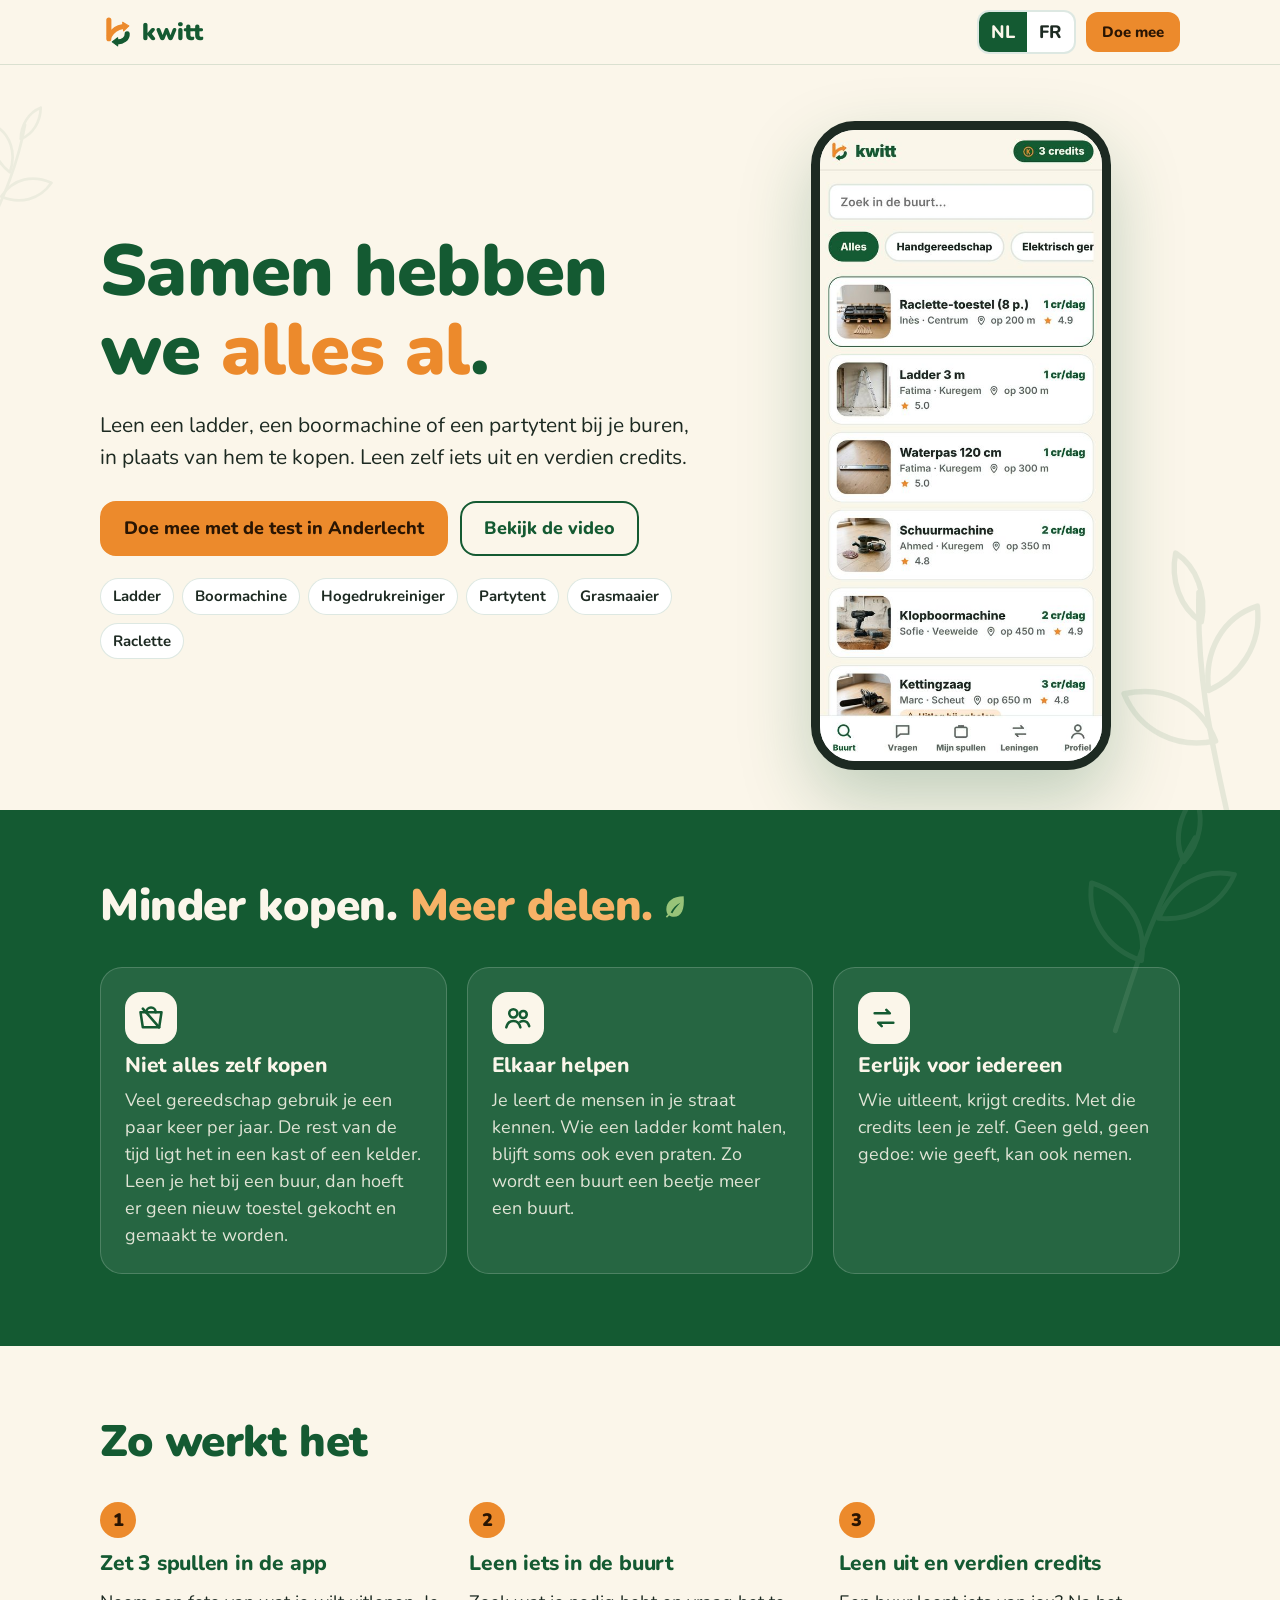
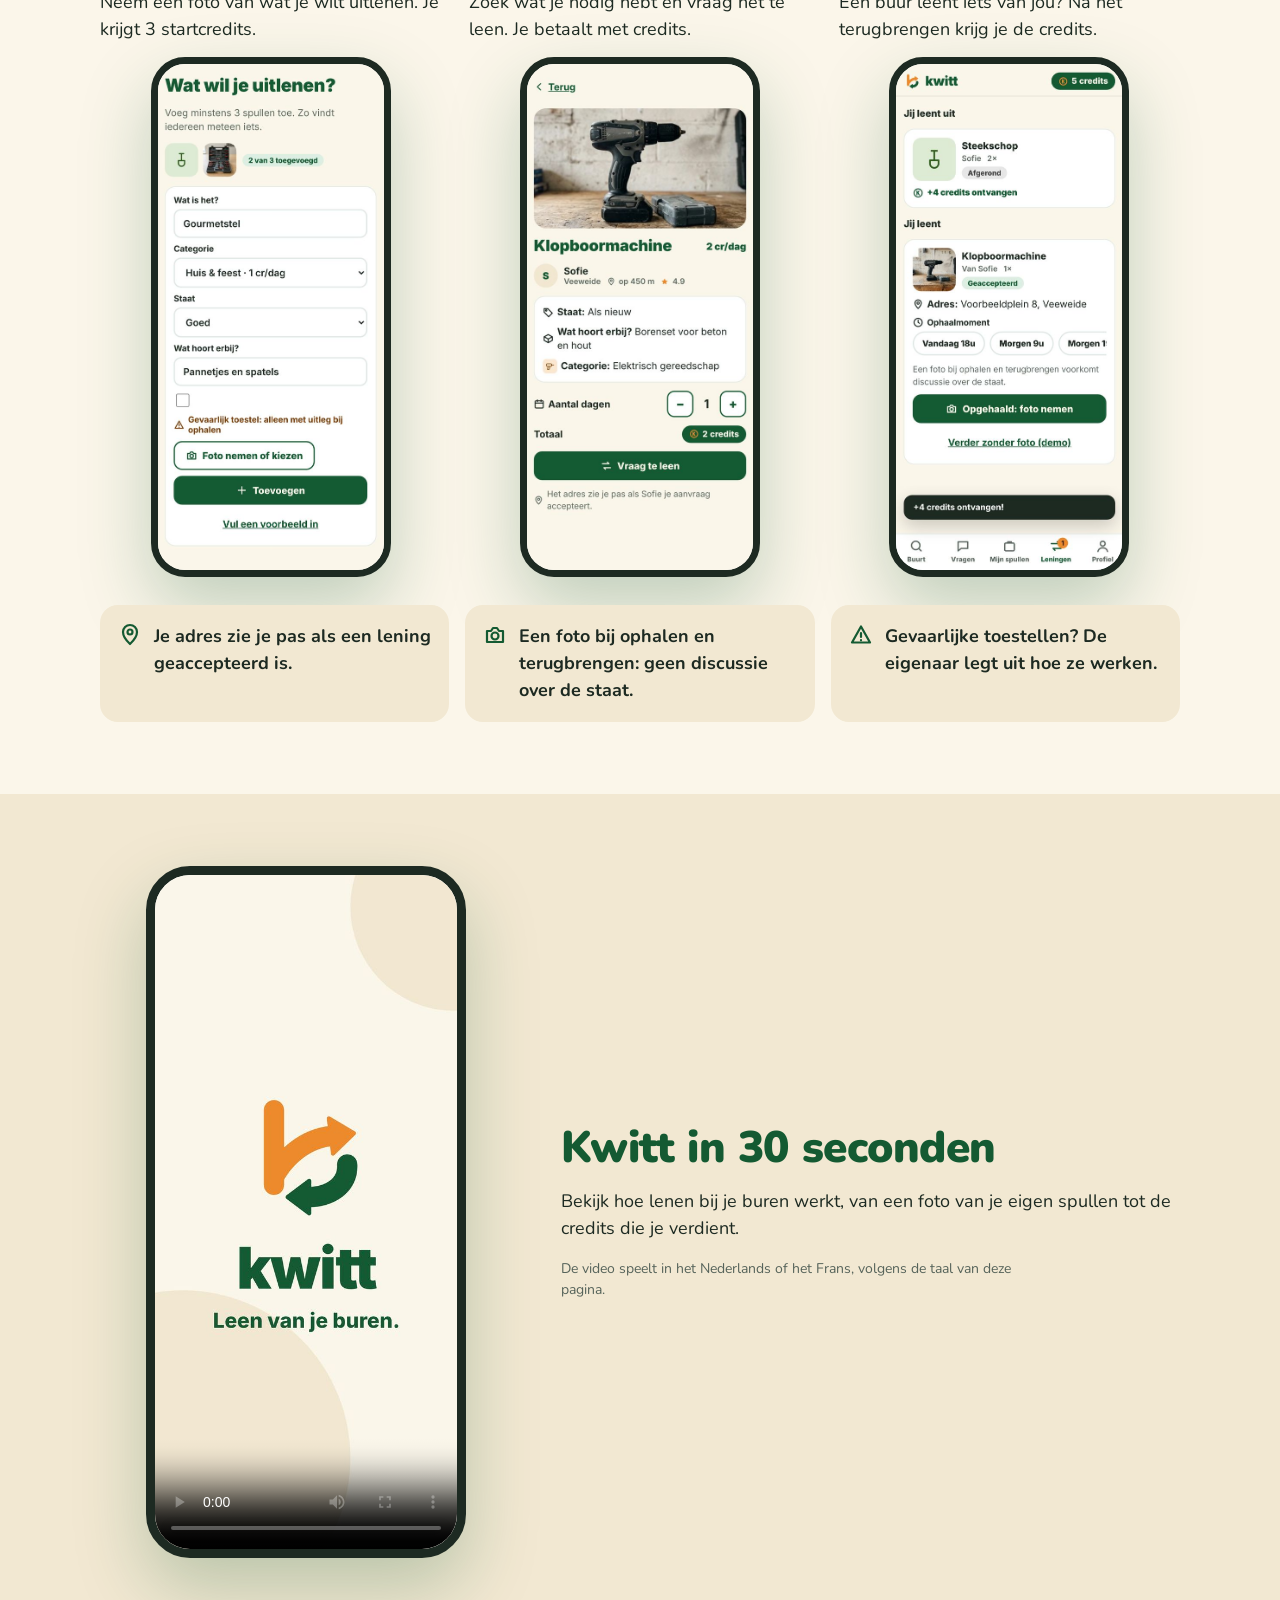
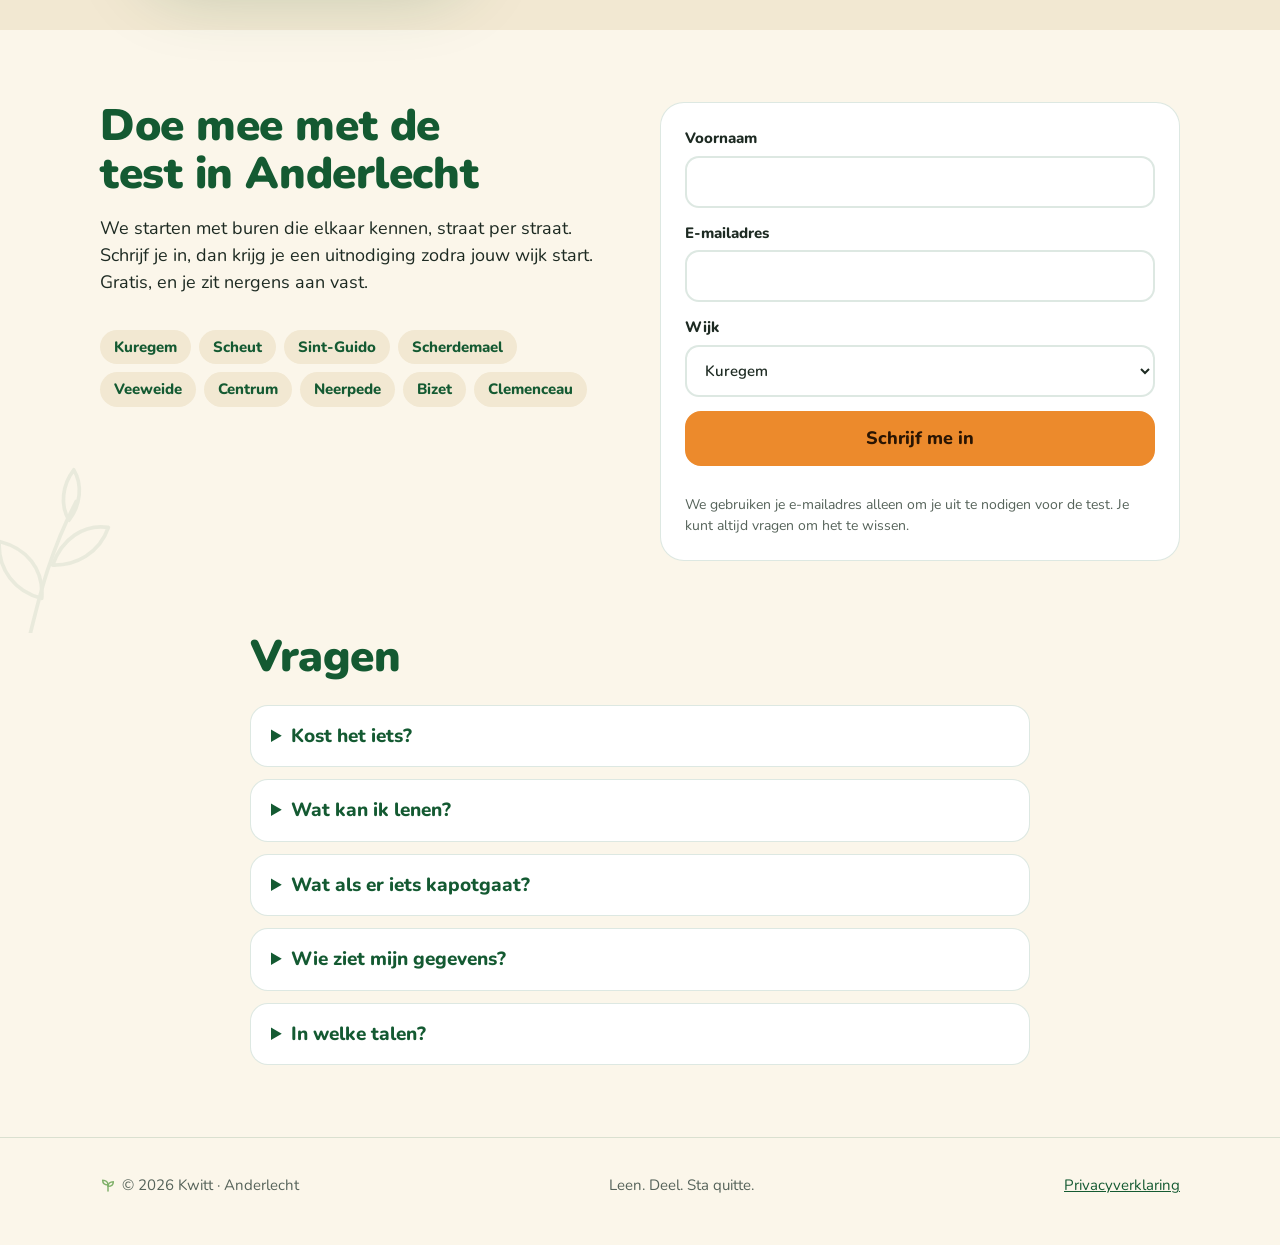
==== index.html @ 8ffd7f5c "Subtiele blaadjes en plantjes op de website Co-Authored-By: Claude Opus 5.5 <noreply@anthropic.com> " ====
<!DOCTYPE html>
<html lang="nl">
<head>
<meta charset="utf-8">
<meta name="viewport" content="width=device-width, initial-scale=1">
<title>Kwitt · Leen van je buren</title>
<meta name="description" content="Leen een ladder, boormachine of partytent bij je buren in plaats van hem te kopen. Leen zelf uit en verdien credits. Test in Anderlecht.">
<meta property="og:title" content="Kwitt · Samen hebben we alles al">
<meta property="og:description" content="Leen bij je buren in plaats van te kopen. Test in Anderlecht.">
<meta property="og:image" content="img/poster_nl.jpg">
<link rel="icon" href="favicon.png">
<link rel="preconnect" href="https://fonts.googleapis.com">
<link rel="preconnect" href="https://fonts.gstatic.com" crossorigin>
<link href="https://fonts.googleapis.com/css2?family=Nunito:wght@600;700;800;900&display=swap" rel="stylesheet">
<style>
:root{
  /* Merkkleuren uit het logo; één lichte wereld, telefoonkaders als beeldtaal. */
  --green:#145A32;
  --orange:#EC8A2C;
  --cream:#FBF6EA;
  --sand:#F2E8D2;
  --ink:#1D2A22;
  --muted:#56635A;
  --line:color-mix(in srgb,var(--green) 14%,transparent);
  --font:"Nunito",system-ui,-apple-system,"Segoe UI",sans-serif;
  color-scheme:light;
}
*{box-sizing:border-box}
html{scroll-behavior:smooth}
body{margin:0;background:var(--cream);color:var(--ink);font-family:var(--font);font-size:18px;line-height:1.5}
a{color:var(--green)}
img,video{max-width:100%;display:block}
.wrap{max-width:1120px;margin:0 auto;padding:0 20px}
h1,h2,h3{color:var(--green);line-height:1.1;margin:0;text-wrap:balance;letter-spacing:-.01em}
h1{font-weight:900;font-size:clamp(40px,7vw,72px)}
h2{font-weight:900;font-size:clamp(30px,4.5vw,44px)}
h3{font-weight:800;font-size:21px}
p{margin:0;max-width:62ch}
.em{color:var(--orange)}
.muted{color:var(--muted)}
button,input,select{font:inherit}
:focus-visible{outline:3px solid var(--orange);outline-offset:3px}

/* nav */
nav{position:sticky;top:0;z-index:5;background:color-mix(in srgb,var(--cream) 92%,transparent);backdrop-filter:blur(8px);border-bottom:1px solid var(--line)}
nav .wrap{display:flex;align-items:center;justify-content:space-between;gap:12px;min-height:64px}
.brand{display:flex;align-items:center;gap:8px;font-weight:900;font-size:24px;color:var(--green);text-decoration:none}
.navr{display:flex;align-items:center;gap:10px}
.lang{display:inline-flex;border:2px solid var(--line);border-radius:12px;overflow:hidden;background:#fff}
.lang button{border:0;background:transparent;padding:6px 12px;font-weight:800;cursor:pointer;min-height:40px;color:var(--ink)}
.lang button[aria-pressed="true"]{background:var(--green);color:var(--cream)}
.btn{display:inline-flex;align-items:center;justify-content:center;gap:8px;min-height:52px;padding:12px 22px;border-radius:16px;border:2px solid var(--green);background:var(--green);color:var(--cream);font-weight:800;text-decoration:none;cursor:pointer}
.btn.orange{background:var(--orange);border-color:var(--orange);color:#2A1503}
.btn.small{min-height:40px;padding:6px 14px;font-size:15px;border-radius:12px}

/* hero */
.hero{padding:56px 0 40px}
.hero .wrap{display:grid;grid-template-columns:1.15fr .85fr;gap:48px;align-items:center}
.hero p.lead{font-size:21px;margin-top:20px;color:var(--ink)}
.hero .ctas{display:flex;flex-wrap:wrap;gap:12px;margin-top:28px}
.chips{display:flex;flex-wrap:wrap;gap:8px;margin-top:22px}
.chips span{background:#fff;border:1px solid var(--line);border-radius:999px;padding:6px 12px;font-size:15px;font-weight:700}
.phone{width:100%;max-width:300px;margin:0 auto;border:9px solid var(--ink);border-radius:44px;overflow:hidden;background:#fff;box-shadow:0 30px 70px rgba(20,90,50,.25);aspect-ratio:1170/2532}
.phone img,.phone video{width:100%;height:100%;object-fit:cover}

/* sections */
section{padding:72px 0}
.band{background:var(--green);color:var(--cream)}
.band h2,.band h3{color:var(--cream)}
.band .em{color:#F7B267}
.grid3{display:grid;grid-template-columns:repeat(3,minmax(0,1fr));gap:20px;margin-top:36px}
.card{background:#fff;border:1px solid var(--line);border-radius:22px;padding:24px;display:grid;gap:10px;align-content:start}
.band .card{background:color-mix(in srgb,#fff 8%,transparent);border-color:color-mix(in srgb,#fff 18%,transparent)}
.band .card p{color:color-mix(in srgb,var(--cream) 88%,transparent)}
.icon{width:52px;height:52px;border-radius:16px;background:var(--orange);display:flex;align-items:center;justify-content:center;color:#2A1503}
.band .icon{background:var(--cream);color:var(--green)}
.steps{display:grid;grid-template-columns:repeat(3,minmax(0,1fr));gap:28px;margin-top:36px}
.step{display:grid;gap:14px;align-content:start}
.step .phone{max-width:240px;border-width:7px;border-radius:34px}
.num{width:36px;height:36px;border-radius:50%;background:var(--orange);color:#2A1503;font-weight:900;display:flex;align-items:center;justify-content:center}
.trust{display:grid;grid-template-columns:repeat(3,minmax(0,1fr));gap:16px;margin-top:28px}
.trust div{display:flex;gap:12px;align-items:flex-start;background:var(--sand);border-radius:18px;padding:18px;font-weight:700}
.video .wrap{display:grid;grid-template-columns:.8fr 1.2fr;gap:48px;align-items:center}
.video .phone{max-width:320px}
.hoods{display:flex;flex-wrap:wrap;gap:8px;margin-top:18px}
.hoods span{background:var(--sand);border-radius:999px;padding:6px 14px;font-weight:800;font-size:15px;color:var(--green)}

/* form */
.join .wrap{display:grid;grid-template-columns:1fr 1fr;gap:40px;align-items:start}
form{background:#fff;border:1px solid var(--line);border-radius:24px;padding:24px;display:grid;gap:14px}
label{display:grid;gap:6px;font-weight:800;font-size:15px}
input,select{min-height:52px;border:2px solid var(--line);border-radius:14px;padding:10px 14px;background:#fff;color:var(--ink);font-weight:600;width:100%}
.msg{font-weight:800;border-radius:14px;padding:12px 14px}
.msg.ok{background:#DCEFE2;color:var(--green)}
.msg.err{background:#F7DCD7;color:#8B2416}
.small{font-size:14px}

/* faq */
details{background:#fff;border:1px solid var(--line);border-radius:18px;padding:16px 20px}
details+details{margin-top:12px}
summary{font-weight:800;cursor:pointer;color:var(--green);font-size:19px}
details p{margin-top:10px}

footer{padding:36px 0 48px;border-top:1px solid var(--line);color:var(--muted);font-size:15px}
footer .wrap{display:flex;flex-wrap:wrap;justify-content:space-between;gap:12px}

@media (max-width:860px){
  .hero .wrap,.video .wrap,.join .wrap{grid-template-columns:1fr}
  .grid3,.steps,.trust{grid-template-columns:1fr}
  .hero{padding-top:32px}
  .navr .btn{display:none}
  section{padding:56px 0}
}
@media (prefers-reduced-motion:reduce){html{scroll-behavior:auto}}

/* subtle leaves */
.hero{position:relative;overflow:hidden}
.hero::before{content:"";position:absolute;right:-30px;bottom:-20px;width:220px;height:290px;background:url("data:image/svg+xml,%3Csvg xmlns='http://www.w3.org/2000/svg' viewBox='0 0 120 160' fill='none' stroke='%23145A32' stroke-width='3' stroke-linecap='round' stroke-linejoin='round'%3E%3Cpath d='M60 158C60 120 58 80 70 30'/%3E%3Cpath d='M62 112C40 112 22 98 18 76c22 0 40 12 44 36z'/%3E%3Cpath d='M64 84c18-4 34-18 36-40-20 2-34 18-36 40z'/%3E%3Cpath d='M68 46C58 36 56 20 62 6c10 10 12 26 6 40z'/%3E%3C/svg%3E") no-repeat center/contain;opacity:.09;transform:rotate(-12deg);pointer-events:none}
.hero::after{content:"";position:absolute;left:-40px;top:30px;width:110px;height:150px;background:url("data:image/svg+xml,%3Csvg xmlns='http://www.w3.org/2000/svg' viewBox='0 0 120 160' fill='none' stroke='%23145A32' stroke-width='3' stroke-linecap='round' stroke-linejoin='round'%3E%3Cpath d='M60 158C60 120 58 80 70 30'/%3E%3Cpath d='M62 112C40 112 22 98 18 76c22 0 40 12 44 36z'/%3E%3Cpath d='M64 84c18-4 34-18 36-40-20 2-34 18-36 40z'/%3E%3Cpath d='M68 46C58 36 56 20 62 6c10 10 12 26 6 40z'/%3E%3C/svg%3E") no-repeat center/contain;opacity:.06;transform:rotate(24deg) scaleX(-1);pointer-events:none}
.hero .wrap{position:relative;z-index:1}
.band{position:relative;overflow:hidden}
.band::after{content:"";position:absolute;right:2%;top:-30px;width:200px;height:260px;background:url("data:image/svg+xml,%3Csvg xmlns='http://www.w3.org/2000/svg' viewBox='0 0 120 160' fill='none' stroke='%23FBF6EA' stroke-width='3' stroke-linecap='round' stroke-linejoin='round'%3E%3Cpath d='M60 158C60 120 58 80 70 30'/%3E%3Cpath d='M62 112C40 112 22 98 18 76c22 0 40 12 44 36z'/%3E%3Cpath d='M64 84c18-4 34-18 36-40-20 2-34 18-36 40z'/%3E%3Cpath d='M68 46C58 36 56 20 62 6c10 10 12 26 6 40z'/%3E%3C/svg%3E") no-repeat center/contain;opacity:.08;transform:rotate(18deg);pointer-events:none}
.band .wrap{position:relative;z-index:1}
#why::after{content:"";display:inline-block;width:.6em;height:.6em;margin-left:.2em;vertical-align:.02em;background:url("data:image/svg+xml,%3Csvg xmlns='http://www.w3.org/2000/svg' viewBox='0 0 24 24' fill='%2398C379'%3E%3Cpath d='M20 3C10 3 4 8 4 15c0 2 .6 3.6 1.4 4.8L3.5 21.7l1.1 1.1 2-2C7.8 21.5 9.2 22 11 22c7 0 10-7 9-19zM8 18c2-4 5-7 9-9-3 3-5.5 6-7.4 9.6z'/%3E%3C/svg%3E") no-repeat center/contain}
.join{position:relative;overflow:hidden}
.join::before{content:"";position:absolute;left:-26px;bottom:-26px;width:150px;height:200px;background:url("data:image/svg+xml,%3Csvg xmlns='http://www.w3.org/2000/svg' viewBox='0 0 120 160' fill='none' stroke='%23145A32' stroke-width='3' stroke-linecap='round' stroke-linejoin='round'%3E%3Cpath d='M60 158C60 120 58 80 70 30'/%3E%3Cpath d='M62 112C40 112 22 98 18 76c22 0 40 12 44 36z'/%3E%3Cpath d='M64 84c18-4 34-18 36-40-20 2-34 18-36 40z'/%3E%3Cpath d='M68 46C58 36 56 20 62 6c10 10 12 26 6 40z'/%3E%3C/svg%3E") no-repeat center/contain;opacity:.07;transform:rotate(14deg);pointer-events:none}
.join .wrap{position:relative;z-index:1}
footer .sprout{display:inline-block;width:16px;height:16px;vertical-align:-3px;margin-right:6px;color:#7FB069}
</style>
</head>
<body>

<nav aria-label="Kwitt">
  <div class="wrap">
    <a class="brand" href="#top" aria-label="Kwitt">
      <svg viewBox="0 0 200 200" width="34" height="34" aria-hidden="true"><g fill="none" stroke-width="30"><path d="M52 30 V140" stroke="#EC8A2C" stroke-linecap="round"/><path d="M52 128 C70 96 100 72 136 68" stroke="#EC8A2C"/><path d="M160 110 C162 142 132 158 104 158" stroke="#145A32" stroke-linecap="round"/></g><polygon points="170,64 139,94 133,42" fill="#EC8A2C" stroke="#EC8A2C" stroke-width="6" stroke-linejoin="round"/><polygon points="72,158 104,134 104,182" fill="#145A32" stroke="#145A32" stroke-width="6" stroke-linejoin="round"/></svg>
      kwitt
    </a>
    <div class="navr">
      <div class="lang" role="group" aria-label="Taal / Langue">
        <button type="button" data-lang="nl" aria-pressed="true">NL</button>
        <button type="button" data-lang="fr" aria-pressed="false">FR</button>
      </div>
      <a class="btn small orange" href="#join" data-t="navCta">Doe mee</a>
    </div>
  </div>
</nav>

<main id="top">
  <header class="hero">
    <div class="wrap">
      <div>
        <h1 data-t="heroTitle">Samen hebben we <span class="em">alles al</span>.</h1>
        <p class="lead" data-t="heroLead">Leen een ladder, een boormachine of een partytent bij je buren, in plaats van hem te kopen. Leen zelf iets uit en verdien credits.</p>
        <div class="ctas">
          <a class="btn orange" href="#join" data-t="heroCta">Doe mee met de test in Anderlecht</a>
          <a class="btn" style="background:transparent;color:var(--green)" href="#video" data-t="heroVideo">Bekijk de video</a>
        </div>
        <div class="chips" aria-label="Voorbeelden">
          <span data-t="c1">Ladder</span><span data-t="c2">Boormachine</span><span data-t="c3">Hogedrukreiniger</span><span data-t="c4">Partytent</span><span data-t="c5">Grasmaaier</span><span data-t="c6">Raclette</span>
        </div>
      </div>
      <div class="phone"><img data-src-nl="img/nl_discover.jpg" data-src-fr="img/fr_discover.jpg" src="img/nl_discover.jpg" alt="De buurt in de Kwitt-app: spullen van buren in Anderlecht" data-alt="altDiscover"></div>
    </div>
  </header>

  <section class="band" aria-labelledby="why">
    <div class="wrap">
      <h2 id="why" data-t="whyTitle">Minder kopen. <span class="em">Meer delen.</span></h2>
      <div class="grid3">
        <div class="card">
          <div class="icon"><svg width="28" height="28" viewBox="0 0 24 24" fill="none" stroke="currentColor" stroke-width="2.2" stroke-linecap="round" stroke-linejoin="round" aria-hidden="true"><path d="M3 7h18l-2 13H5z"/><path d="M8 7a4 4 0 0 1 8 0"/><path d="M5 4l14 16"/></svg></div>
          <h3 data-t="w1t">Niet alles zelf kopen</h3>
          <p data-t="w1p">Veel gereedschap gebruik je een paar keer per jaar. De rest van de tijd ligt het in een kast of een kelder. Leen je het bij een buur, dan hoeft er geen nieuw toestel gekocht en gemaakt te worden.</p>
        </div>
        <div class="card">
          <div class="icon"><svg width="28" height="28" viewBox="0 0 24 24" fill="none" stroke="currentColor" stroke-width="2.2" stroke-linecap="round" stroke-linejoin="round" aria-hidden="true"><circle cx="8" cy="8" r="3.5"/><circle cx="16.5" cy="9" r="3"/><path d="M2 20c.8-3.5 3.2-5.5 6-5.5s5.2 2 6 5.5"/><path d="M14 15.2c.8-.5 1.6-.7 2.5-.7 2.5 0 4.4 1.8 5.1 4.5"/></svg></div>
          <h3 data-t="w2t">Elkaar helpen</h3>
          <p data-t="w2p">Je leert de mensen in je straat kennen. Wie een ladder komt halen, blijft soms ook even praten. Zo wordt een buurt een beetje meer een buurt.</p>
        </div>
        <div class="card">
          <div class="icon"><svg width="28" height="28" viewBox="0 0 24 24" fill="none" stroke="currentColor" stroke-width="2.2" stroke-linecap="round" stroke-linejoin="round" aria-hidden="true"><path d="M4 8h13l-3-3M20 16H7l3 3"/></svg></div>
          <h3 data-t="w3t">Eerlijk voor iedereen</h3>
          <p data-t="w3p">Wie uitleent, krijgt credits. Met die credits leen je zelf. Geen geld, geen gedoe: wie geeft, kan ook nemen.</p>
        </div>
      </div>
    </div>
  </section>

  <section aria-labelledby="how">
    <div class="wrap">
      <h2 id="how" data-t="howTitle">Zo werkt het</h2>
      <div class="steps">
        <div class="step">
          <div class="num">1</div>
          <h3 data-t="s1t">Zet 3 spullen in de app</h3>
          <p data-t="s1p">Neem een foto van wat je wilt uitlenen. Je krijgt 3 startcredits.</p>
          <div class="phone"><img data-src-nl="img/nl_add.jpg" data-src-fr="img/fr_add.jpg" src="img/nl_add.jpg" alt="Een voorwerp toevoegen met foto" data-alt="altAdd" loading="lazy"></div>
        </div>
        <div class="step">
          <div class="num">2</div>
          <h3 data-t="s2t">Leen iets in de buurt</h3>
          <p data-t="s2p">Zoek wat je nodig hebt en vraag het te leen. Je betaalt met credits.</p>
          <div class="phone"><img data-src-nl="img/nl_detail.jpg" data-src-fr="img/fr_detail.jpg" src="img/nl_detail.jpg" alt="Een boormachine te leen vragen" data-alt="altDetail" loading="lazy"></div>
        </div>
        <div class="step">
          <div class="num">3</div>
          <h3 data-t="s3t">Leen uit en verdien credits</h3>
          <p data-t="s3p">Een buur leent iets van jou? Na het terugbrengen krijg je de credits.</p>
          <div class="phone"><img data-src-nl="img/nl_earn.jpg" data-src-fr="img/fr_earn.jpg" src="img/nl_earn.jpg" alt="Credits ontvangen na het uitlenen" data-alt="altEarn" loading="lazy"></div>
        </div>
      </div>
      <div class="trust">
        <div><svg width="24" height="24" viewBox="0 0 24 24" fill="none" stroke="#145A32" stroke-width="2.2" stroke-linecap="round" stroke-linejoin="round" aria-hidden="true" style="flex:none"><path d="M12 21s7-6.5 7-12a7 7 0 0 0-14 0c0 5.5 7 12 7 12z"/><circle cx="12" cy="9" r="2.5"/></svg><span data-t="t1">Je adres zie je pas als een lening geaccepteerd is.</span></div>
        <div><svg width="24" height="24" viewBox="0 0 24 24" fill="none" stroke="#145A32" stroke-width="2.2" stroke-linecap="round" stroke-linejoin="round" aria-hidden="true" style="flex:none"><path d="M4 8h4l2-3h4l2 3h4v11H4z"/><circle cx="12" cy="13" r="3.5"/></svg><span data-t="t2">Een foto bij ophalen en terugbrengen: geen discussie over de staat.</span></div>
        <div><svg width="24" height="24" viewBox="0 0 24 24" fill="none" stroke="#145A32" stroke-width="2.2" stroke-linecap="round" stroke-linejoin="round" aria-hidden="true" style="flex:none"><path d="M12 3.5l9 16H3z"/><path d="M12 10v4M12 17.2v.1"/></svg><span data-t="t3">Gevaarlijke toestellen? De eigenaar legt uit hoe ze werken.</span></div>
      </div>
    </div>
  </section>

  <section class="video" id="video" aria-labelledby="vt" style="background:var(--sand)">
    <div class="wrap">
      <div class="phone">
        <video id="promo" controls playsinline preload="metadata" poster="img/poster_nl.jpg">
          <source id="promoSrc" src="media/kwitt_nl.mp4" type="video/mp4">
        </video>
      </div>
      <div style="display:grid;gap:16px">
        <h2 id="vt" data-t="videoTitle">Kwitt in 30 seconden</h2>
        <p data-t="videoP">Bekijk hoe lenen bij je buren werkt, van een foto van je eigen spullen tot de credits die je verdient.</p>
        <p class="muted small" data-t="videoNote">De video speelt in het Nederlands of het Frans, volgens de taal van deze pagina.</p>
      </div>
    </div>
  </section>

  <section class="join" id="join" aria-labelledby="jt">
    <div class="wrap">
      <div style="display:grid;gap:16px">
        <h2 id="jt" data-t="joinTitle">Doe mee met de test in Anderlecht</h2>
        <p data-t="joinP">We starten met buren die elkaar kennen, straat per straat. Schrijf je in, dan krijg je een uitnodiging zodra jouw wijk start. Gratis, en je zit nergens aan vast.</p>
        <div class="hoods" aria-label="Wijken">
          <span>Kuregem</span><span>Scheut</span><span>Sint-Guido</span><span>Scherdemael</span><span>Veeweide</span><span>Centrum</span><span>Neerpede</span><span>Bizet</span><span>Clemenceau</span>
        </div>
      </div>
      <form id="joinForm" novalidate>
        <label for="fname"><span data-t="fName">Voornaam</span><input id="fname" name="name" autocomplete="given-name" required maxlength="60"></label>
        <label for="femail"><span data-t="fEmail">E-mailadres</span><input id="femail" name="email" type="email" autocomplete="email" required maxlength="200"></label>
        <label for="fhood"><span data-t="fHood">Wijk</span>
          <select id="fhood" name="hood" required>
            <option>Kuregem</option><option>Scheut</option><option>Sint-Guido</option><option>Scherdemael</option><option>Veeweide</option><option>Centrum</option><option>Neerpede</option><option>Bizet</option><option>Clemenceau</option>
            <option value="Anders" data-t="fOther">Andere wijk</option>
          </select>
        </label>
        <button class="btn orange" type="submit" data-t="fSubmit">Schrijf me in</button>
        <div id="formMsg" role="status" aria-live="polite"></div>
        <p class="muted small" data-t="fPrivacy">We gebruiken je e-mailadres alleen om je uit te nodigen voor de test. Je kunt altijd vragen om het te wissen.</p>
      </form>
    </div>
  </section>

  <section aria-labelledby="ft" style="padding-top:0">
    <div class="wrap" style="max-width:820px">
      <h2 id="ft" data-t="faqTitle" style="margin-bottom:24px">Vragen</h2>
      <details><summary data-t="q1">Kost het iets?</summary><p data-t="a1">Nee. Kwitt is gratis tijdens de test. Je betaalt niet met geld, maar met credits die je verdient door zelf uit te lenen.</p></details>
      <details><summary data-t="q2">Wat kan ik lenen?</summary><p data-t="a2">Gereedschap, tuinmateriaal, huishoudtoestellen en spullen voor een feest. Geen auto's of voertuigen.</p></details>
      <details><summary data-t="q3">Wat als er iets kapotgaat?</summary><p data-t="a3">Je neemt een foto bij het ophalen en bij het terugbrengen. Gaat er toch iets mis, dan regel je dat samen met de eigenaar. Kwitt is een plek om elkaar te vinden, geen verhuurbedrijf.</p></details>
      <details><summary data-t="q4">Wie ziet mijn gegevens?</summary><p data-t="a4">Andere leden zien je voornaam en je wijk. Je adres ziet alleen de buur met wie je een lening afspreekt, en pas nadat die geaccepteerd is.</p></details>
      <details><summary data-t="q5">In welke talen?</summary><p data-t="a5">In het Nederlands, het Frans en het Engels. De app kiest automatisch de taal van je gsm.</p></details>
    </div>
  </section>
</main>

<footer>
  <div class="wrap">
    <span><svg class="sprout" viewBox="0 0 24 24" fill="none" stroke="currentColor" stroke-width="2.2" stroke-linecap="round" stroke-linejoin="round" aria-hidden="true"><path d="M12 21v-9"/><path d="M12 12C12 8 9 5 4 5c0 4 3 7 8 7z"/><path d="M12 14c0-4 3-7 8-7 0 4-3 7-8 7z"/></svg>© 2026 Kwitt · Anderlecht</span>
    <span data-t="footer">Leen. Deel. Sta quitte.</span>
    <a href="privacy.html" data-t="privacyLink">Privacyverklaring</a>
  </div>
</footer>

<script>
(function(){
"use strict";
// Supabase (publieke sleutel: mag in de browser staan, de database laat alleen inschrijven toe).
const SUPABASE_URL='https://mspbqtmjoxtwluoffflt.supabase.co';
const SUPABASE_KEY='sb_publishable_VDnK9zXqguj9z9ldiUTYQg_HQRrq3sG';

const FR={
 navCta:'Participer',
 heroTitle:'Ensemble, on a <span class="em">déjà tout</span>.',
 heroLead:'Empruntez une échelle, une perceuse ou une tonnelle à vos voisins, au lieu de l’acheter. Prêtez vos objets et gagnez des crédits.',
 heroCta:'Rejoignez le test à Anderlecht',heroVideo:'Voir la vidéo',
 c1:'Échelle',c2:'Perceuse',c3:'Nettoyeur haute pression',c4:'Tonnelle',c5:'Tondeuse',c6:'Raclette',
 whyTitle:'Acheter moins. <span class="em">Partager plus.</span>',
 w1t:'Ne pas tout acheter soi-même',w1p:'On utilise beaucoup d’outils quelques fois par an. Le reste du temps, ils dorment dans une armoire ou une cave. En empruntant à un voisin, pas besoin d’acheter ni de fabriquer un nouvel appareil.',
 w2t:'S’entraider',w2p:'Vous faites connaissance avec les gens de votre rue. Celui qui vient chercher une échelle reste parfois papoter un peu. Un quartier devient un peu plus un quartier.',
 w3t:'Juste pour tout le monde',w3p:'Celui qui prête gagne des crédits. Avec ces crédits, il emprunte à son tour. Pas d’argent, pas de tracas : qui donne peut aussi recevoir.',
 howTitle:'Comment ça marche',
 s1t:'Mettez 3 objets dans l’app',s1p:'Prenez en photo ce que vous voulez prêter. Vous recevez 3 crédits de départ.',
 s2t:'Empruntez dans le quartier',s2p:'Cherchez ce dont vous avez besoin et demandez à l’emprunter. Vous payez en crédits.',
 s3t:'Prêtez et gagnez des crédits',s3p:'Un voisin vous emprunte quelque chose ? Au retour, vous recevez les crédits.',
 t1:'Vous ne voyez l’adresse qu’une fois le prêt accepté.',t2:'Une photo au retrait et au retour : pas de discussion sur l’état.',t3:'Appareil dangereux ? Le propriétaire explique comment il fonctionne.',
 videoTitle:'Kwitt en 30 secondes',videoP:'Découvrez comment emprunter à vos voisins, de la photo de vos objets jusqu’aux crédits que vous gagnez.',videoNote:'La vidéo est en français ou en néerlandais, selon la langue de cette page.',
 joinTitle:'Rejoignez le test à Anderlecht',joinP:'Nous commençons avec des voisins qui se connaissent, rue par rue. Inscrivez-vous et vous recevrez une invitation dès que votre quartier démarre. Gratuit et sans engagement.',
 fName:'Prénom',fEmail:'Adresse e-mail',fHood:'Quartier',fOther:'Autre quartier',fSubmit:'Je m’inscris',
 fPrivacy:'Nous utilisons votre adresse e-mail uniquement pour vous inviter au test. Vous pouvez toujours demander de l’effacer.',
 faqTitle:'Questions',
 q1:'Ça coûte quelque chose ?',a1:'Non. Kwitt est gratuit pendant le test. Vous ne payez pas en argent, mais en crédits que vous gagnez en prêtant vous-même.',
 q2:'Que puis-je emprunter ?',a2:'Des outils, du matériel de jardin, des appareils ménagers et de quoi faire la fête. Pas de voitures ni de véhicules.',
 q3:'Et si quelque chose se casse ?',a3:'Vous prenez une photo au retrait et au retour. Si un problème survient, vous le réglez avec le propriétaire. Kwitt est un lieu pour se trouver, pas une entreprise de location.',
 q4:'Qui voit mes données ?',a4:'Les autres membres voient votre prénom et votre quartier. Seul le voisin avec qui vous convenez d’un prêt voit votre adresse, et seulement après acceptation.',
 q5:'En quelles langues ?',a5:'En français, en néerlandais et en anglais. L’app choisit automatiquement la langue de votre téléphone.',
 footer:'Prêtez. Partagez. Soyez quittes.',
 privacyLink:'Déclaration de confidentialité (NL)',
 altDiscover:'Le quartier dans l’app Kwitt : objets de voisins à Anderlecht',altAdd:'Ajouter un objet avec photo',altDetail:'Demander à emprunter une perceuse',altEarn:'Crédits reçus après un prêt',
 ok:'Merci ! Vous êtes inscrit. Nous vous écrivons dès que votre quartier démarre.',dup:'Cette adresse e-mail est déjà inscrite.',bad:'Vérifiez votre prénom et votre adresse e-mail.',fail:'L’inscription n’a pas fonctionné. Réessayez plus tard.',
 title:'Kwitt · Empruntez à vos voisins'
};
const NL_EXTRA={ok:'Bedankt! Je bent ingeschreven. We laten je weten zodra jouw wijk start.',dup:'Dit e-mailadres is al ingeschreven.',bad:'Kijk je voornaam en e-mailadres na.',fail:'Inschrijven lukte niet. Probeer het later opnieuw.',title:document.title};

// Nederlandse teksten bewaren zoals ze in de HTML staan.
const NL={};
document.querySelectorAll('[data-t]').forEach(el=>{NL[el.dataset.t]=el.innerHTML});
document.querySelectorAll('[data-alt]').forEach(el=>{NL[el.dataset.alt]=el.alt});
Object.assign(NL,NL_EXTRA);
let lang='nl';

function setLang(l){
  lang=l;const D=l==='fr'?FR:NL;
  document.documentElement.lang=l;document.title=D.title;
  document.querySelectorAll('[data-t]').forEach(el=>{if(D[el.dataset.t]!=null)el.innerHTML=D[el.dataset.t]});
  document.querySelectorAll('[data-alt]').forEach(el=>{if(D[el.dataset.alt])el.alt=D[el.dataset.alt]});
  document.querySelectorAll('img[data-src-nl]').forEach(img=>{img.src=img.dataset['src'+(l==='fr'?'Fr':'Nl')]});
  document.querySelectorAll('.lang button').forEach(b=>b.setAttribute('aria-pressed',String(b.dataset.lang===l)));
  const v=document.getElementById('promo'),s=document.getElementById('promoSrc');
  const want='media/kwitt_'+l+'.mp4';
  if(!s.getAttribute('src').endsWith(want)){s.src=want;v.poster='img/poster_'+l+'.jpg';v.load()}
  try{localStorage.setItem('kwitt.lang',l)}catch(e){}
}
document.querySelectorAll('.lang button').forEach(b=>b.addEventListener('click',()=>setLang(b.dataset.lang)));
let start='nl';
try{start=localStorage.getItem('kwitt.lang')||((navigator.language||'').toLowerCase().startsWith('fr')?'fr':'nl')}catch(e){}
if(start==='fr')setLang('fr');

// Inschrijven voor de testgroep
const form=document.getElementById('joinForm'),msg=document.getElementById('formMsg');
form.addEventListener('submit',async e=>{
  e.preventDefault();
  const D=lang==='fr'?FR:NL;
  const name=document.getElementById('fname').value.trim(),email=document.getElementById('femail').value.trim(),hood=document.getElementById('fhood').value;
  const show=(k,cls)=>{msg.className='msg '+cls;msg.textContent=D[k]};
  if(!name||!/^[^@\s]+@[^@\s]+\.[^@\s]+$/.test(email)){show('bad','err');return}
  const btn=form.querySelector('button[type=submit]');btn.disabled=true;
  try{
    const r=await fetch(SUPABASE_URL+'/rest/v1/waitlist',{method:'POST',headers:{apikey:SUPABASE_KEY,'Content-Type':'application/json',Prefer:'return=minimal'},body:JSON.stringify({name,email:email.toLowerCase(),hood,lang})});
    if(r.ok){show('ok','ok');form.reset()}
    else if(r.status===409){show('dup','err')}
    else{show('fail','err')}
  }catch(err){show('fail','err')}
  btn.disabled=false;
});
})();
</script>
</body>
</html>
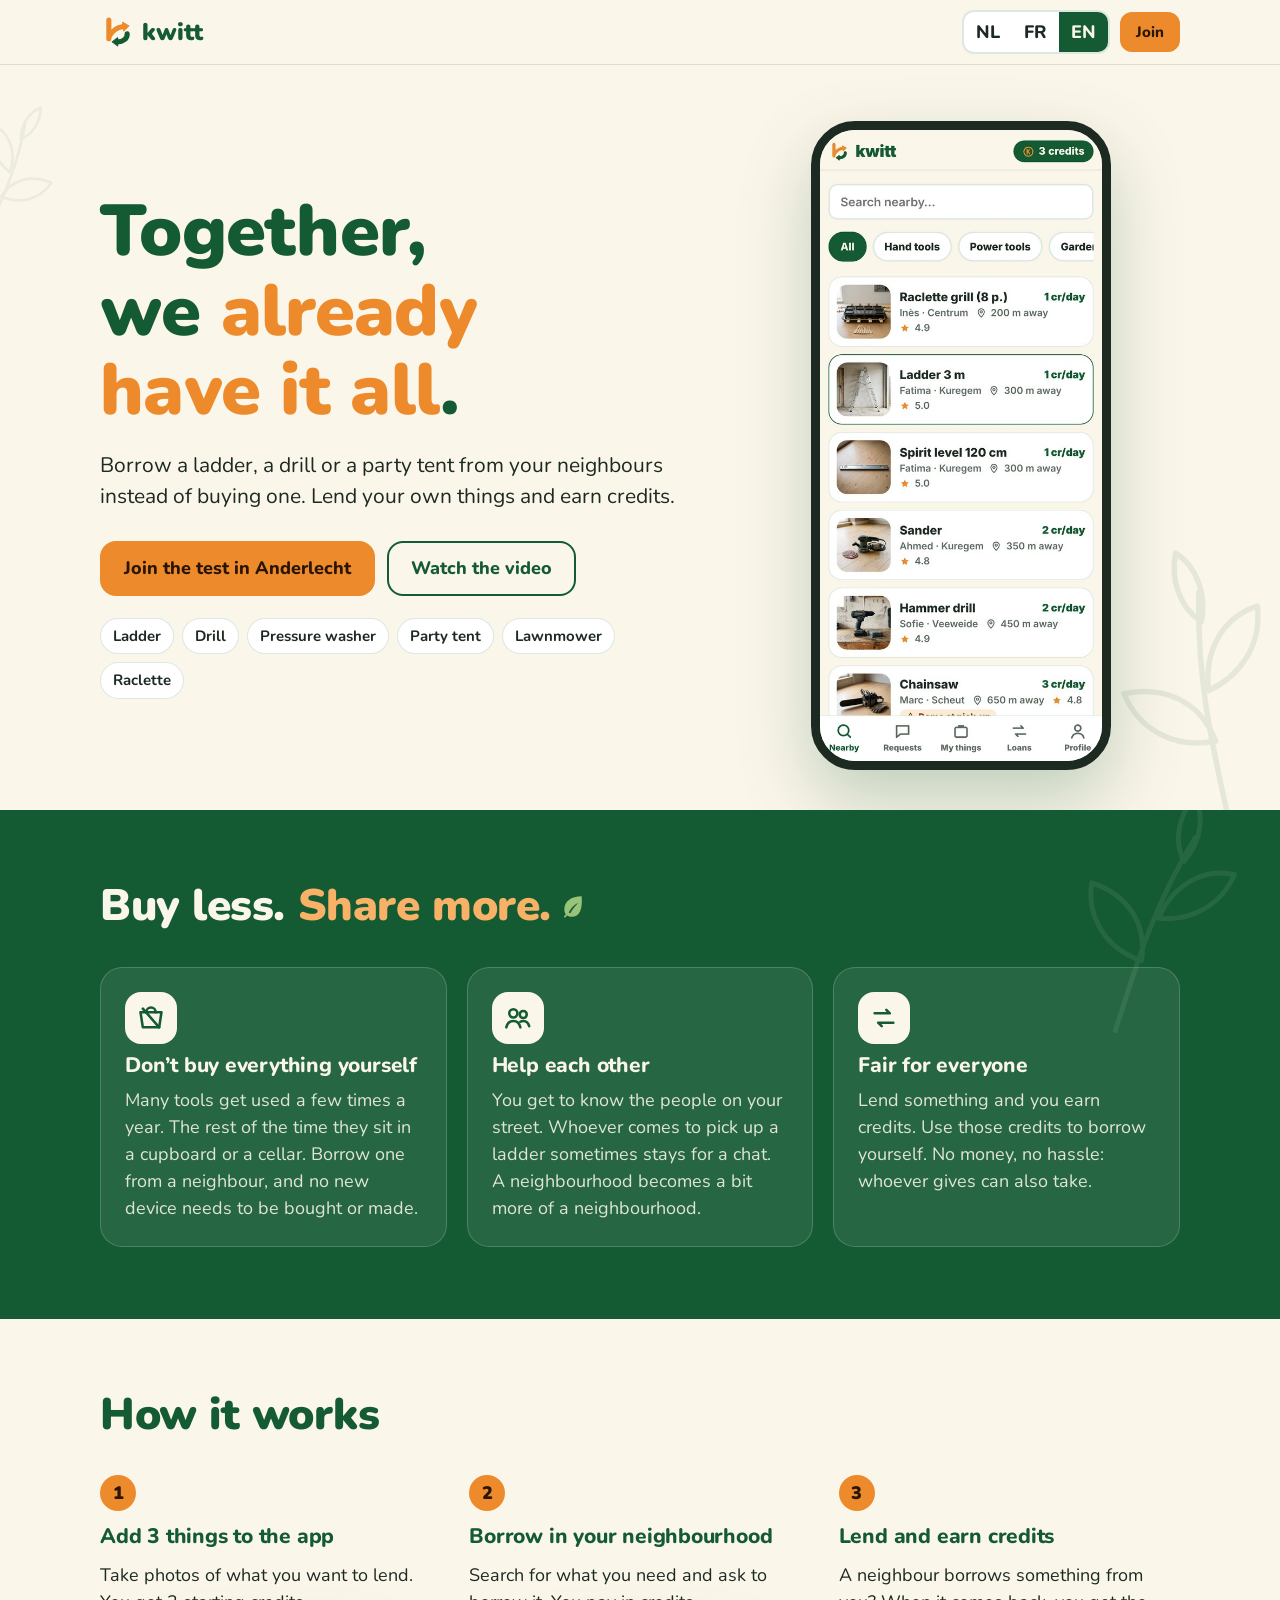
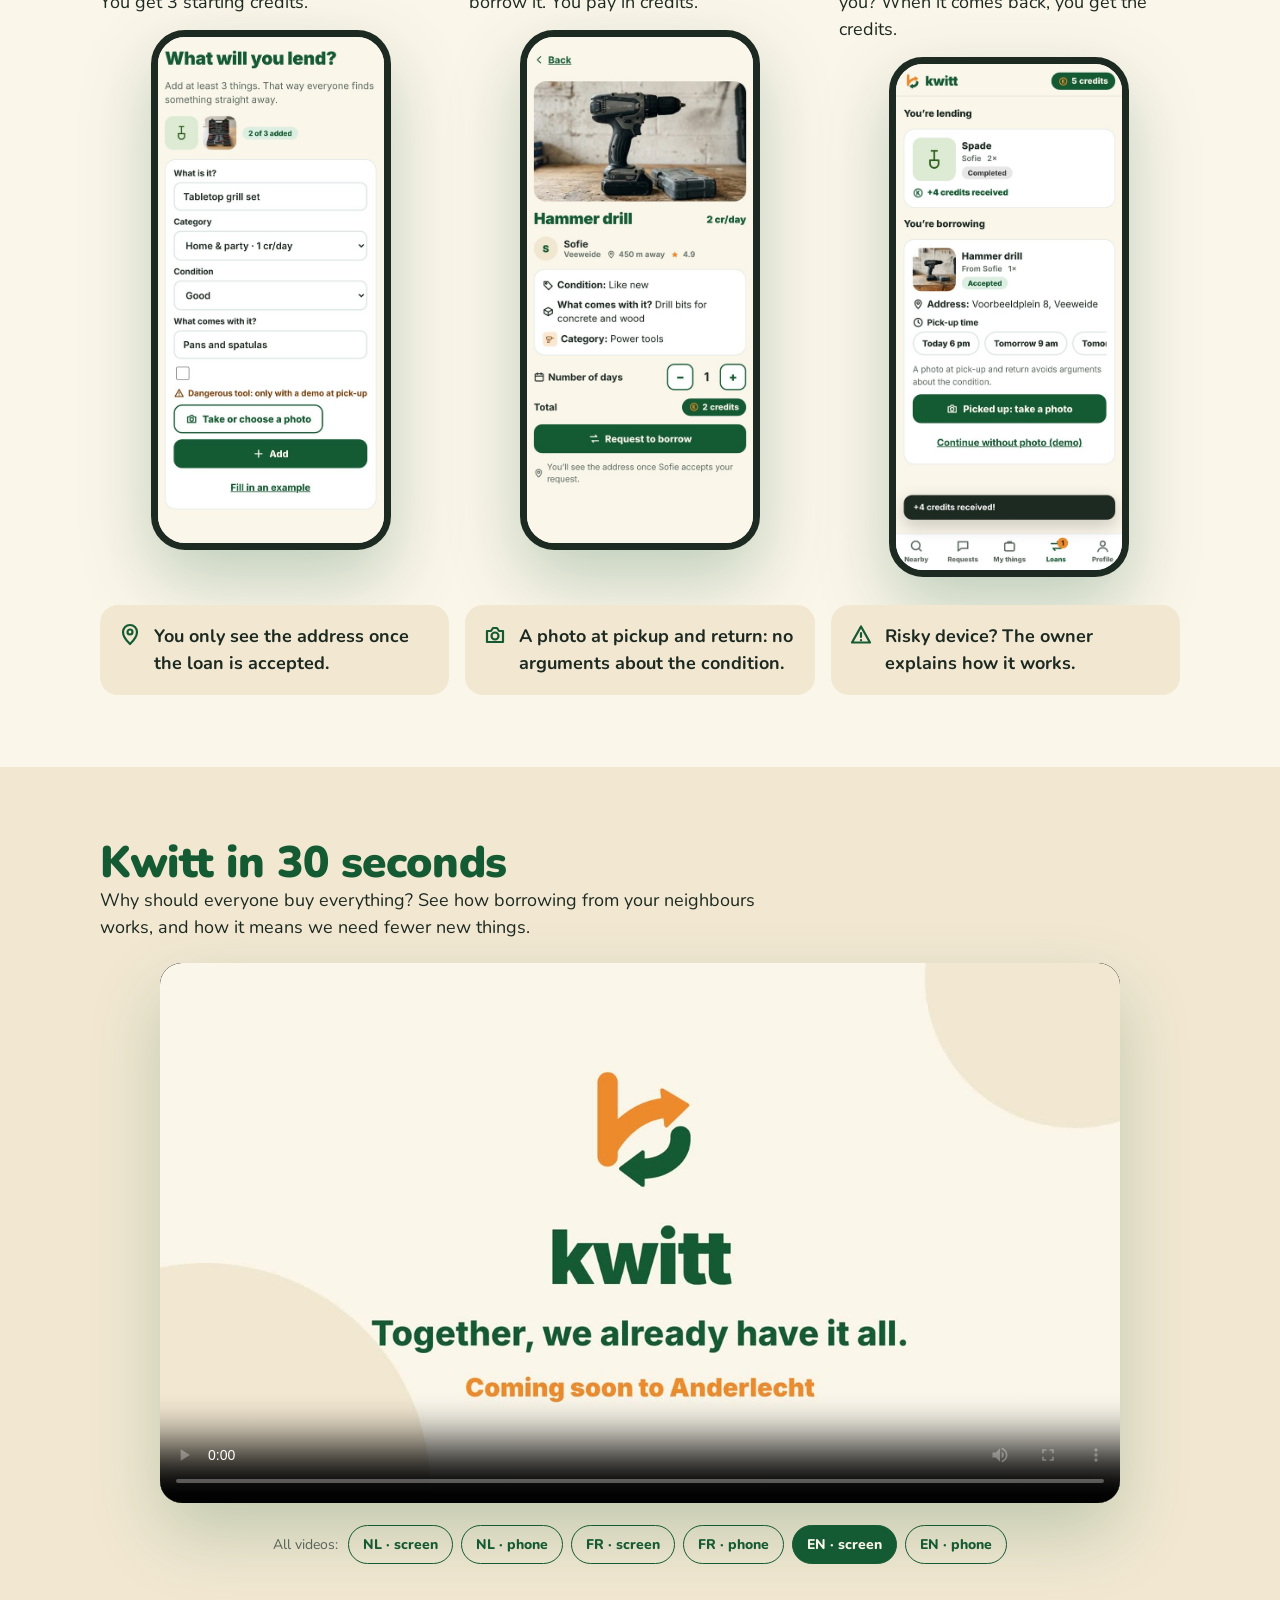
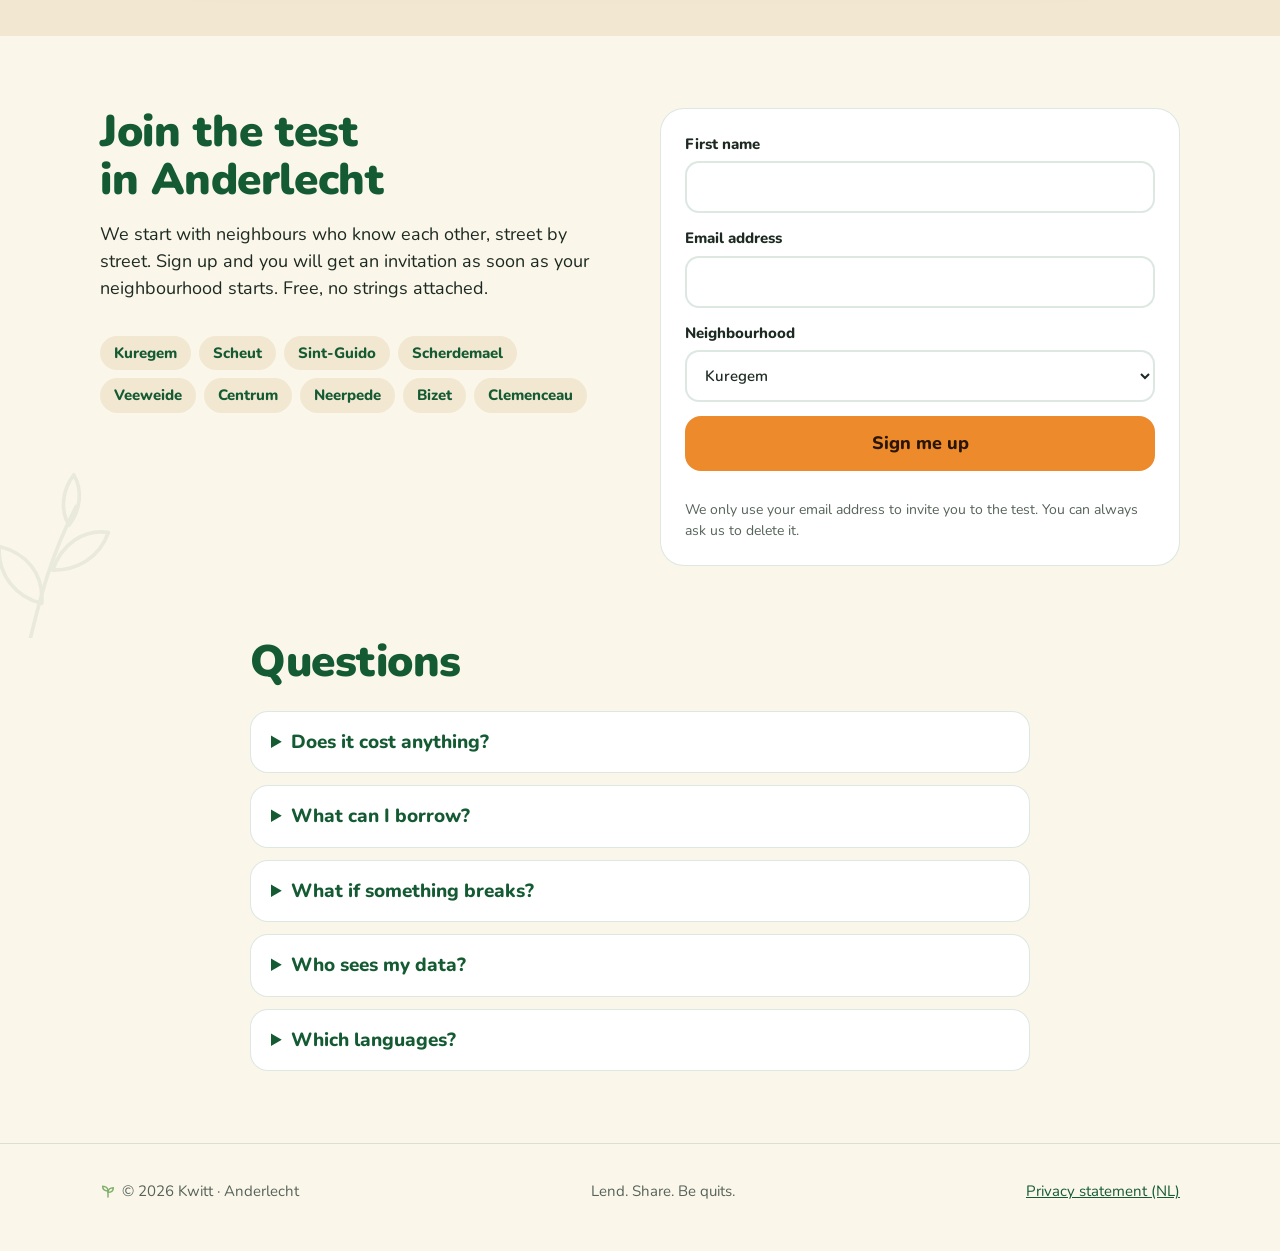
==== commit fd2c6b92: "Website ook in het Engels, alle 6 nieuwe video's (NL/FR/EN, scherm en telefoon) Co-Authored-By: Clau" ====
--- a/index.html
+++ b/index.html
@@ -7,7 +7,7 @@
 <meta name="description" content="Leen een ladder, boormachine of partytent bij je buren in plaats van hem te kopen. Leen zelf uit en verdien credits. Test in Anderlecht.">
 <meta property="og:title" content="Kwitt · Samen hebben we alles al">
 <meta property="og:description" content="Leen bij je buren in plaats van te kopen. Test in Anderlecht.">
-<meta property="og:image" content="img/poster_nl.jpg">
+<meta property="og:image" content="img/poster_nl_scherm.jpg">
 <link rel="icon" href="favicon.png">
 <link rel="preconnect" href="https://fonts.googleapis.com">
 <link rel="preconnect" href="https://fonts.gstatic.com" crossorigin>
@@ -80,8 +80,6 @@
 .num{width:36px;height:36px;border-radius:50%;background:var(--orange);color:#2A1503;font-weight:900;display:flex;align-items:center;justify-content:center}
 .trust{display:grid;grid-template-columns:repeat(3,minmax(0,1fr));gap:16px;margin-top:28px}
 .trust div{display:flex;gap:12px;align-items:flex-start;background:var(--sand);border-radius:18px;padding:18px;font-weight:700}
-.video .wrap{display:grid;grid-template-columns:.8fr 1.2fr;gap:48px;align-items:center}
-.video .phone{max-width:320px}
 .hoods{display:flex;flex-wrap:wrap;gap:8px;margin-top:18px}
 .hoods span{background:var(--sand);border-radius:999px;padding:6px 14px;font-weight:800;font-size:15px;color:var(--green)}
 
@@ -105,7 +103,7 @@
 footer .wrap{display:flex;flex-wrap:wrap;justify-content:space-between;gap:12px}
 
 @media (max-width:860px){
-  .hero .wrap,.video .wrap,.join .wrap{grid-template-columns:1fr}
+  .hero .wrap,.join .wrap{grid-template-columns:1fr}
   .grid3,.steps,.trust{grid-template-columns:1fr}
   .hero{padding-top:32px}
   .navr .btn{display:none}
@@ -126,6 +124,16 @@
 .join::before{content:"";position:absolute;left:-26px;bottom:-26px;width:150px;height:200px;background:url("data:image/svg+xml,%3Csvg xmlns='http://www.w3.org/2000/svg' viewBox='0 0 120 160' fill='none' stroke='%23145A32' stroke-width='3' stroke-linecap='round' stroke-linejoin='round'%3E%3Cpath d='M60 158C60 120 58 80 70 30'/%3E%3Cpath d='M62 112C40 112 22 98 18 76c22 0 40 12 44 36z'/%3E%3Cpath d='M64 84c18-4 34-18 36-40-20 2-34 18-36 40z'/%3E%3Cpath d='M68 46C58 36 56 20 62 6c10 10 12 26 6 40z'/%3E%3C/svg%3E") no-repeat center/contain;opacity:.07;transform:rotate(14deg);pointer-events:none}
 .join .wrap{position:relative;z-index:1}
 footer .sprout{display:inline-block;width:16px;height:16px;vertical-align:-3px;margin-right:6px;color:#7FB069}
+
+.video .wrap{display:flex;flex-direction:column;gap:22px;align-items:stretch}
+.video .vtext{max-width:720px}
+.player{width:100%;max-width:960px;margin:0 auto;border-radius:22px;overflow:hidden;background:#000;box-shadow:0 30px 70px rgba(20,90,50,.22);aspect-ratio:16/9}
+.player video{width:100%;height:100%;display:block;object-fit:contain;background:#000}
+.player.p{max-width:330px;aspect-ratio:1170/2532;border:9px solid var(--ink);border-radius:44px}
+.vlist{display:flex;flex-wrap:wrap;gap:10px;align-items:center;justify-content:center}
+.vbtns{display:flex;flex-wrap:wrap;gap:8px;justify-content:center}
+.vbtns button{font:inherit;font-weight:800;font-size:14px;padding:8px 14px;border-radius:999px;border:1.5px solid var(--green);background:transparent;color:var(--green);cursor:pointer}
+.vbtns button[aria-pressed=true]{background:var(--green);color:var(--cream)}
 </style>
 </head>
 <body>
@@ -137,9 +145,10 @@
       kwitt
     </a>
     <div class="navr">
-      <div class="lang" role="group" aria-label="Taal / Langue">
+      <div class="lang" role="group" aria-label="Taal / Langue / Language">
         <button type="button" data-lang="nl" aria-pressed="true">NL</button>
         <button type="button" data-lang="fr" aria-pressed="false">FR</button>
+        <button type="button" data-lang="en" aria-pressed="false">EN</button>
       </div>
       <a class="btn small orange" href="#join" data-t="navCta">Doe mee</a>
     </div>
@@ -160,7 +169,7 @@
           <span data-t="c1">Ladder</span><span data-t="c2">Boormachine</span><span data-t="c3">Hogedrukreiniger</span><span data-t="c4">Partytent</span><span data-t="c5">Grasmaaier</span><span data-t="c6">Raclette</span>
         </div>
       </div>
-      <div class="phone"><img data-src-nl="img/nl_discover.jpg" data-src-fr="img/fr_discover.jpg" src="img/nl_discover.jpg" alt="De buurt in de Kwitt-app: spullen van buren in Anderlecht" data-alt="altDiscover"></div>
+      <div class="phone"><img data-src-nl="img/nl_discover.jpg" data-src-fr="img/fr_discover.jpg" data-src-en="img/en_discover.jpg" src="img/nl_discover.jpg" alt="De buurt in de Kwitt-app: spullen van buren in Anderlecht" data-alt="altDiscover"></div>
     </div>
   </header>
 
@@ -195,19 +204,19 @@
           <div class="num">1</div>
           <h3 data-t="s1t">Zet 3 spullen in de app</h3>
           <p data-t="s1p">Neem een foto van wat je wilt uitlenen. Je krijgt 3 startcredits.</p>
-          <div class="phone"><img data-src-nl="img/nl_add.jpg" data-src-fr="img/fr_add.jpg" src="img/nl_add.jpg" alt="Een voorwerp toevoegen met foto" data-alt="altAdd" loading="lazy"></div>
+          <div class="phone"><img data-src-nl="img/nl_add.jpg" data-src-fr="img/fr_add.jpg" data-src-en="img/en_add.jpg" src="img/nl_add.jpg" alt="Een voorwerp toevoegen met foto" data-alt="altAdd" loading="lazy"></div>
         </div>
         <div class="step">
           <div class="num">2</div>
           <h3 data-t="s2t">Leen iets in de buurt</h3>
           <p data-t="s2p">Zoek wat je nodig hebt en vraag het te leen. Je betaalt met credits.</p>
-          <div class="phone"><img data-src-nl="img/nl_detail.jpg" data-src-fr="img/fr_detail.jpg" src="img/nl_detail.jpg" alt="Een boormachine te leen vragen" data-alt="altDetail" loading="lazy"></div>
+          <div class="phone"><img data-src-nl="img/nl_detail.jpg" data-src-fr="img/fr_detail.jpg" data-src-en="img/en_detail.jpg" src="img/nl_detail.jpg" alt="Een boormachine te leen vragen" data-alt="altDetail" loading="lazy"></div>
         </div>
         <div class="step">
           <div class="num">3</div>
           <h3 data-t="s3t">Leen uit en verdien credits</h3>
           <p data-t="s3p">Een buur leent iets van jou? Na het terugbrengen krijg je de credits.</p>
-          <div class="phone"><img data-src-nl="img/nl_earn.jpg" data-src-fr="img/fr_earn.jpg" src="img/nl_earn.jpg" alt="Credits ontvangen na het uitlenen" data-alt="altEarn" loading="lazy"></div>
+          <div class="phone"><img data-src-nl="img/nl_earn.jpg" data-src-fr="img/fr_earn.jpg" data-src-en="img/en_earn.jpg" src="img/nl_earn.jpg" alt="Credits ontvangen na het uitlenen" data-alt="altEarn" loading="lazy"></div>
         </div>
       </div>
       <div class="trust">
@@ -220,15 +229,18 @@
 
   <section class="video" id="video" aria-labelledby="vt" style="background:var(--sand)">
     <div class="wrap">
-      <div class="phone">
-        <video id="promo" controls playsinline preload="metadata" poster="img/poster_nl.jpg">
-          <source id="promoSrc" src="media/kwitt_nl.mp4" type="video/mp4">
+      <div class="vtext">
+        <h2 id="vt" data-t="videoTitle">Kwitt in 30 seconden</h2>
+        <p data-t="videoP">Waarom zou iedereen alles zelf kopen? Bekijk hoe lenen bij je buren werkt, en hoe we zo minder nieuwe spullen nodig hebben.</p>
+      </div>
+      <div class="player" id="player">
+        <video id="promo" controls playsinline preload="metadata" poster="img/poster_nl_scherm.jpg">
+          <source id="promoSrc" src="media/kwitt_nl_scherm.mp4" type="video/mp4">
         </video>
       </div>
-      <div style="display:grid;gap:16px">
-        <h2 id="vt" data-t="videoTitle">Kwitt in 30 seconden</h2>
-        <p data-t="videoP">Bekijk hoe lenen bij je buren werkt, van een foto van je eigen spullen tot de credits die je verdient.</p>
-        <p class="muted small" data-t="videoNote">De video speelt in het Nederlands of het Frans, volgens de taal van deze pagina.</p>
+      <div class="vlist">
+        <span class="muted small" data-t="videoAll">Alle video's:</span>
+        <div class="vbtns" id="vbtns"></div>
       </div>
     </div>
   </section>
@@ -300,7 +312,7 @@
  s2t:'Empruntez dans le quartier',s2p:'Cherchez ce dont vous avez besoin et demandez à l’emprunter. Vous payez en crédits.',
  s3t:'Prêtez et gagnez des crédits',s3p:'Un voisin vous emprunte quelque chose ? Au retour, vous recevez les crédits.',
  t1:'Vous ne voyez l’adresse qu’une fois le prêt accepté.',t2:'Une photo au retrait et au retour : pas de discussion sur l’état.',t3:'Appareil dangereux ? Le propriétaire explique comment il fonctionne.',
- videoTitle:'Kwitt en 30 secondes',videoP:'Découvrez comment emprunter à vos voisins, de la photo de vos objets jusqu’aux crédits que vous gagnez.',videoNote:'La vidéo est en français ou en néerlandais, selon la langue de cette page.',
+ videoTitle:'Kwitt en 30 secondes',videoP:'Pourquoi chacun devrait-il tout acheter ? Découvrez comment emprunter à vos voisins, et comment on a ainsi besoin de moins d’objets neufs.',videoAll:'Toutes les vidéos :',vPortrait:'téléphone',vLand:'écran',
  joinTitle:'Rejoignez le test à Anderlecht',joinP:'Nous commençons avec des voisins qui se connaissent, rue par rue. Inscrivez-vous et vous recevrez une invitation dès que votre quartier démarre. Gratuit et sans engagement.',
  fName:'Prénom',fEmail:'Adresse e-mail',fHood:'Quartier',fOther:'Autre quartier',fSubmit:'Je m’inscris',
  fPrivacy:'Nous utilisons votre adresse e-mail uniquement pour vous inviter au test. Vous pouvez toujours demander de l’effacer.',
@@ -316,7 +328,38 @@
  ok:'Merci ! Vous êtes inscrit. Nous vous écrivons dès que votre quartier démarre.',dup:'Cette adresse e-mail est déjà inscrite.',bad:'Vérifiez votre prénom et votre adresse e-mail.',fail:'L’inscription n’a pas fonctionné. Réessayez plus tard.',
  title:'Kwitt · Empruntez à vos voisins'
 };
-const NL_EXTRA={ok:'Bedankt! Je bent ingeschreven. We laten je weten zodra jouw wijk start.',dup:'Dit e-mailadres is al ingeschreven.',bad:'Kijk je voornaam en e-mailadres na.',fail:'Inschrijven lukte niet. Probeer het later opnieuw.',title:document.title};
+const EN={
+ navCta:'Join',
+ heroTitle:'Together, we <span class="em">already have it all</span>.',
+ heroLead:'Borrow a ladder, a drill or a party tent from your neighbours instead of buying one. Lend your own things and earn credits.',
+ heroCta:'Join the test in Anderlecht',heroVideo:'Watch the video',
+ c1:'Ladder',c2:'Drill',c3:'Pressure washer',c4:'Party tent',c5:'Lawnmower',c6:'Raclette',
+ whyTitle:'Buy less. <span class="em">Share more.</span>',
+ w1t:'Don’t buy everything yourself',w1p:'Many tools get used a few times a year. The rest of the time they sit in a cupboard or a cellar. Borrow one from a neighbour, and no new device needs to be bought or made.',
+ w2t:'Help each other',w2p:'You get to know the people on your street. Whoever comes to pick up a ladder sometimes stays for a chat. A neighbourhood becomes a bit more of a neighbourhood.',
+ w3t:'Fair for everyone',w3p:'Lend something and you earn credits. Use those credits to borrow yourself. No money, no hassle: whoever gives can also take.',
+ howTitle:'How it works',
+ s1t:'Add 3 things to the app',s1p:'Take photos of what you want to lend. You get 3 starting credits.',
+ s2t:'Borrow in your neighbourhood',s2p:'Search for what you need and ask to borrow it. You pay in credits.',
+ s3t:'Lend and earn credits',s3p:'A neighbour borrows something from you? When it comes back, you get the credits.',
+ t1:'You only see the address once the loan is accepted.',t2:'A photo at pickup and return: no arguments about the condition.',t3:'Risky device? The owner explains how it works.',
+ videoTitle:'Kwitt in 30 seconds',videoP:'Why should everyone buy everything? See how borrowing from your neighbours works, and how it means we need fewer new things.',videoAll:'All videos:',vPortrait:'phone',vLand:'screen',
+ joinTitle:'Join the test in Anderlecht',joinP:'We start with neighbours who know each other, street by street. Sign up and you will get an invitation as soon as your neighbourhood starts. Free, no strings attached.',
+ fName:'First name',fEmail:'Email address',fHood:'Neighbourhood',fOther:'Other neighbourhood',fSubmit:'Sign me up',
+ fPrivacy:'We only use your email address to invite you to the test. You can always ask us to delete it.',
+ faqTitle:'Questions',
+ q1:'Does it cost anything?',a1:'No. Kwitt is free during the test. You don’t pay with money, but with credits you earn by lending things yourself.',
+ q2:'What can I borrow?',a2:'Tools, garden gear, household appliances and party supplies. No cars or vehicles.',
+ q3:'What if something breaks?',a3:'You take a photo at pickup and return. If something goes wrong, you sort it out with the owner. Kwitt is a place to meet, not a rental company.',
+ q4:'Who sees my data?',a4:'Other members see your first name and neighbourhood. Only the neighbour you agree a loan with sees your address, and only after acceptance.',
+ q5:'Which languages?',a5:'Dutch, French and English. The app automatically uses the language of your phone.',
+ footer:'Lend. Share. Be quits.',
+ privacyLink:'Privacy statement (NL)',
+ altDiscover:'The neighbourhood in the Kwitt app: neighbours’ things in Anderlecht',altAdd:'Adding an item with a photo',altDetail:'Asking to borrow a drill',altEarn:'Credits received after a loan',
+ ok:'Thank you! You are signed up. We will let you know as soon as your neighbourhood starts.',dup:'This email address is already signed up.',bad:'Please check your first name and email address.',fail:'Signing up didn’t work. Please try again later.',
+ title:'Kwitt · Borrow from your neighbours'
+};
+const NL_EXTRA={videoAll:'Alle video\'s:',vPortrait:'telefoon',vLand:'scherm',ok:'Bedankt! Je bent ingeschreven. We laten je weten zodra jouw wijk start.',dup:'Dit e-mailadres is al ingeschreven.',bad:'Kijk je voornaam en e-mailadres na.',fail:'Inschrijven lukte niet. Probeer het later opnieuw.',title:document.title};
 
 // Nederlandse teksten bewaren zoals ze in de HTML staan.
 const NL={};
@@ -325,28 +368,45 @@
 Object.assign(NL,NL_EXTRA);
 let lang='nl';
 
+// Video's: taal volgt de pagina, formaat volgt het scherm (telefoon = verticaal)
+const narrow=window.matchMedia('(max-width:760px)');
+let vLang='nl',vOri=narrow.matches?'iphone':'scherm';
+function loadVideo(){
+  const v=document.getElementById('promo'),s=document.getElementById('promoSrc');
+  const want='media/kwitt_'+vLang+'_'+vOri+'.mp4';
+  document.getElementById('player').className='player'+(vOri==='iphone'?' p':'');
+  if(!s.getAttribute('src').endsWith(want)){s.src=want;v.poster='img/poster_'+vLang+'_'+vOri+'.jpg';v.load()}
+}
+function renderVBtns(){
+  const D=lang==='fr'?FR:lang==='en'?EN:NL,box=document.getElementById('vbtns');box.innerHTML='';
+  ['nl','fr','en'].forEach(l=>['scherm','iphone'].forEach(o=>{
+    const b=document.createElement('button');b.type='button';
+    b.textContent=l.toUpperCase()+' · '+(o==='iphone'?D.vPortrait:D.vLand);
+    b.setAttribute('aria-pressed',String(l===vLang&&o===vOri));
+    b.addEventListener('click',()=>{vLang=l;vOri=o;loadVideo();renderVBtns();const v=document.getElementById('promo');v.play().catch(()=>{})});
+    box.appendChild(b);
+  }));
+}
 function setLang(l){
-  lang=l;const D=l==='fr'?FR:NL;
+  lang=l;const D=l==='fr'?FR:l==='en'?EN:NL;
   document.documentElement.lang=l;document.title=D.title;
   document.querySelectorAll('[data-t]').forEach(el=>{if(D[el.dataset.t]!=null)el.innerHTML=D[el.dataset.t]});
   document.querySelectorAll('[data-alt]').forEach(el=>{if(D[el.dataset.alt])el.alt=D[el.dataset.alt]});
-  document.querySelectorAll('img[data-src-nl]').forEach(img=>{img.src=img.dataset['src'+(l==='fr'?'Fr':'Nl')]});
+  document.querySelectorAll('img[data-src-nl]').forEach(img=>{img.src=img.dataset['src'+l[0].toUpperCase()+l[1]]||img.src});
   document.querySelectorAll('.lang button').forEach(b=>b.setAttribute('aria-pressed',String(b.dataset.lang===l)));
-  const v=document.getElementById('promo'),s=document.getElementById('promoSrc');
-  const want='media/kwitt_'+l+'.mp4';
-  if(!s.getAttribute('src').endsWith(want)){s.src=want;v.poster='img/poster_'+l+'.jpg';v.load()}
+  vLang=l;loadVideo();renderVBtns();
   try{localStorage.setItem('kwitt.lang',l)}catch(e){}
 }
 document.querySelectorAll('.lang button').forEach(b=>b.addEventListener('click',()=>setLang(b.dataset.lang)));
 let start='nl';
-try{start=localStorage.getItem('kwitt.lang')||((navigator.language||'').toLowerCase().startsWith('fr')?'fr':'nl')}catch(e){}
-if(start==='fr')setLang('fr');
+try{const nav=(navigator.language||'').toLowerCase();start=localStorage.getItem('kwitt.lang')||(nav.startsWith('fr')?'fr':nav.startsWith('en')?'en':'nl')}catch(e){}
+setLang(start);
 
 // Inschrijven voor de testgroep
 const form=document.getElementById('joinForm'),msg=document.getElementById('formMsg');
 form.addEventListener('submit',async e=>{
   e.preventDefault();
-  const D=lang==='fr'?FR:NL;
+  const D=lang==='fr'?FR:lang==='en'?EN:NL;
   const name=document.getElementById('fname').value.trim(),email=document.getElementById('femail').value.trim(),hood=document.getElementById('fhood').value;
   const show=(k,cls)=>{msg.className='msg '+cls;msg.textContent=D[k]};
   if(!name||!/^[^@\s]+@[^@\s]+\.[^@\s]+$/.test(email)){show('bad','err');return}
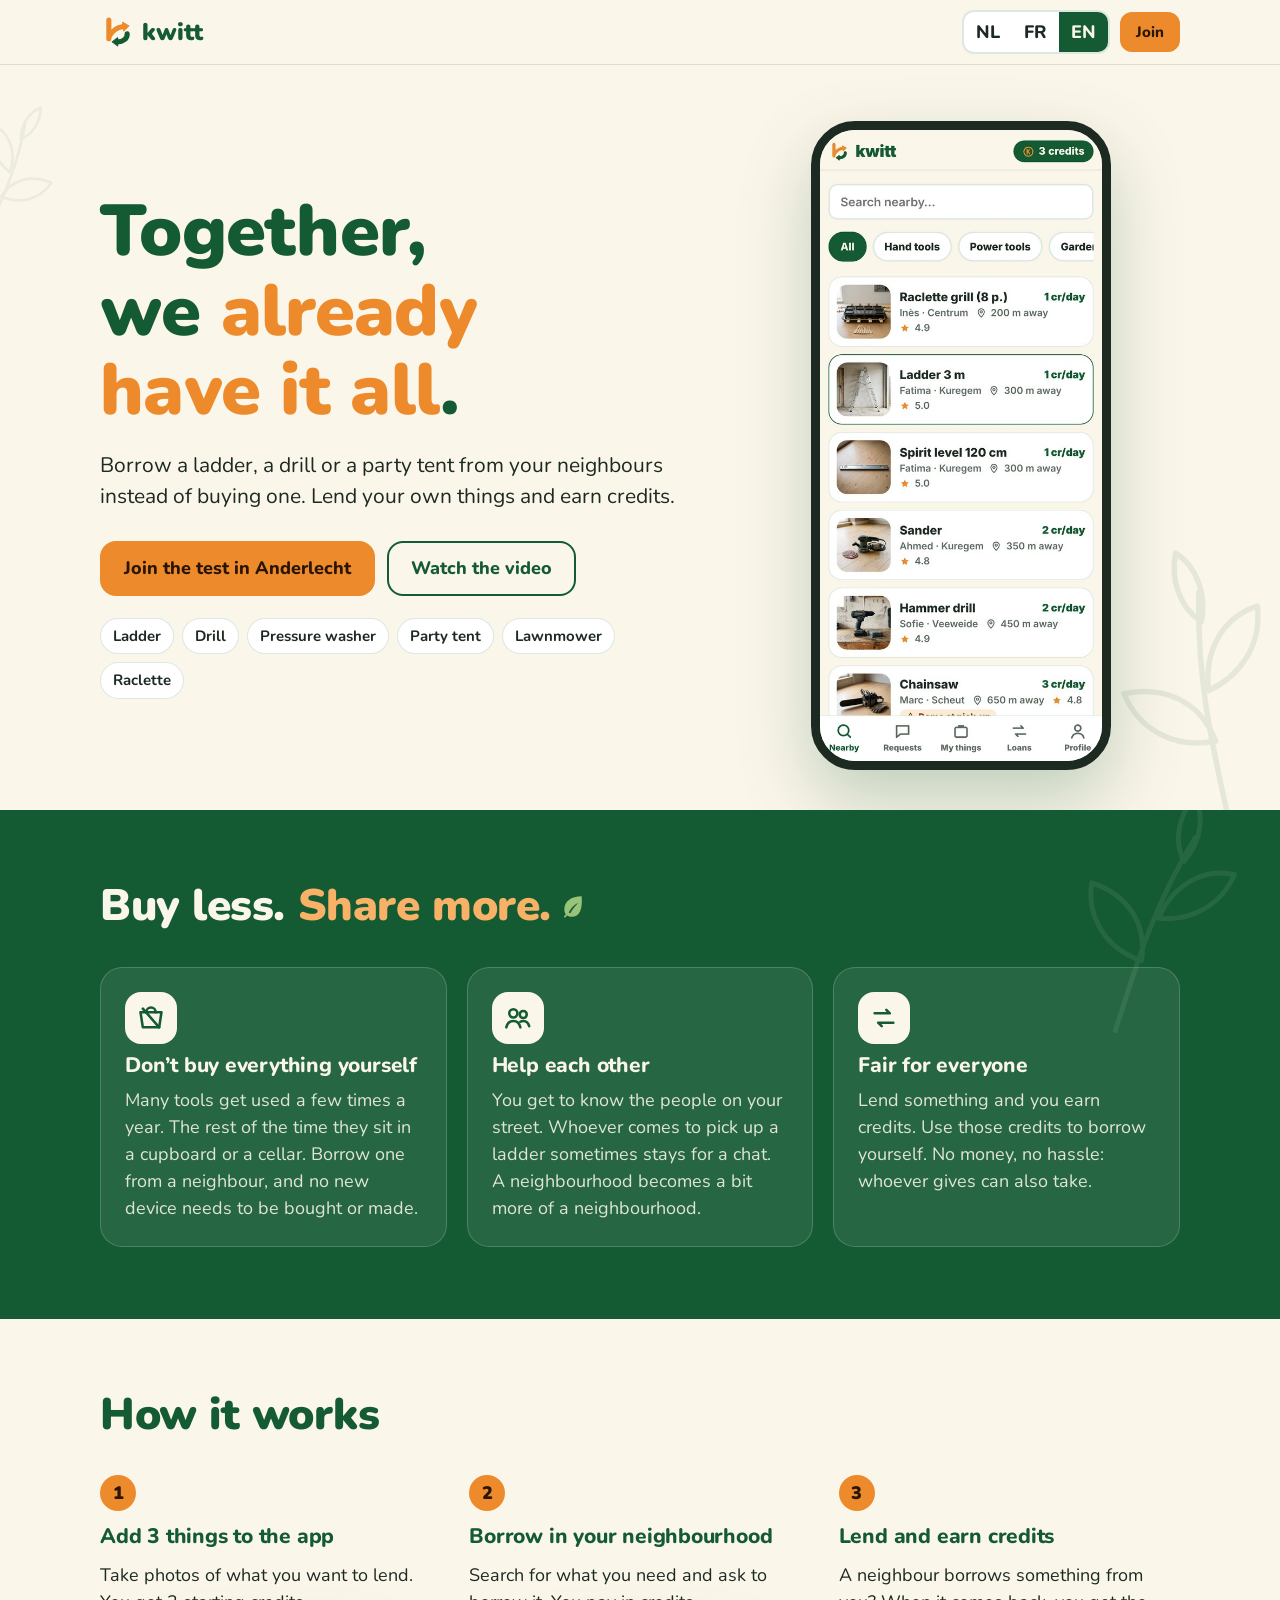
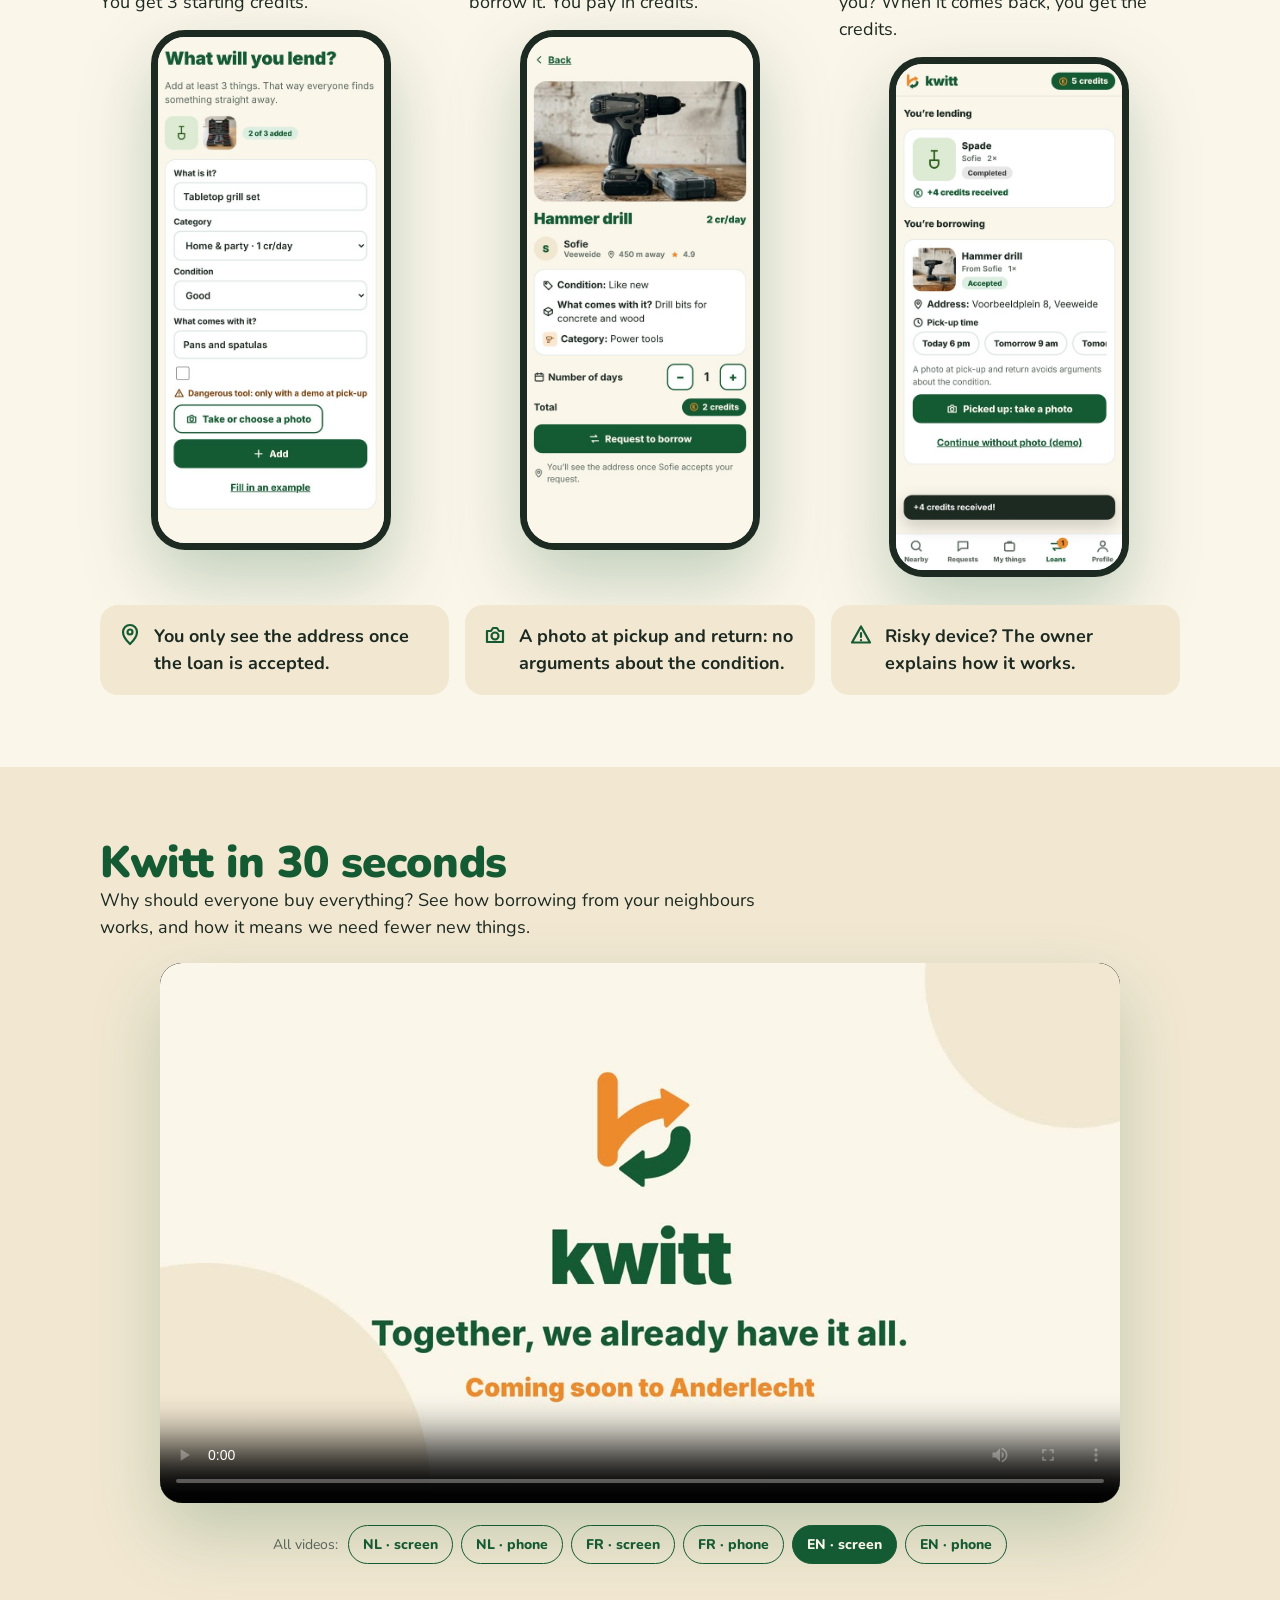
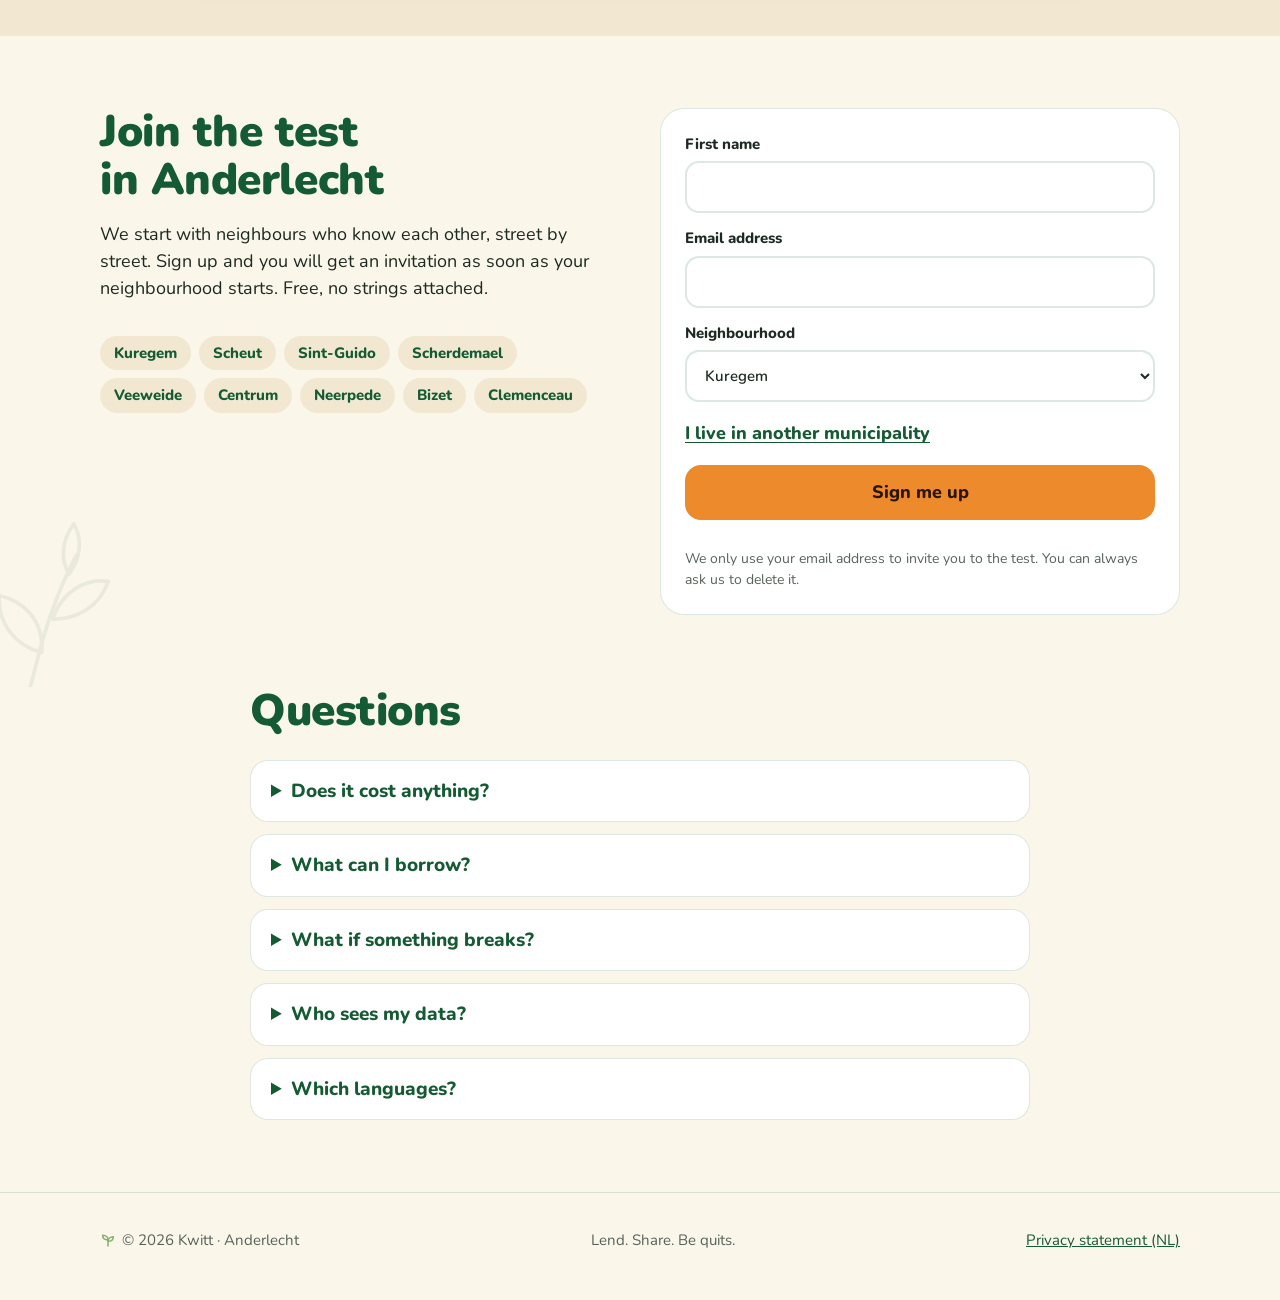
==== commit eae44a8e: "Inschrijving: knop 'Ik woon in een andere gemeente' (NL/FR/EN) Co-Authored-By: Claude Opus 5.5 <nore" ====
--- a/index.html
+++ b/index.html
@@ -134,6 +134,10 @@
 .vbtns{display:flex;flex-wrap:wrap;gap:8px;justify-content:center}
 .vbtns button{font:inherit;font-weight:800;font-size:14px;padding:8px 14px;border-radius:999px;border:1.5px solid var(--green);background:transparent;color:var(--green);cursor:pointer}
 .vbtns button[aria-pressed=true]{background:var(--green);color:var(--cream)}
+
+.linkbtn{font:inherit;font-weight:800;color:var(--green);background:none;border:0;padding:4px 0;text-decoration:underline;text-underline-offset:3px;cursor:pointer;justify-self:start;text-align:left}
+#cityBox{display:grid;gap:8px}
+#cityBox[hidden],#joinForm label[hidden]{display:none}
 </style>
 </head>
 <body>
@@ -263,6 +267,12 @@
             <option value="Anders" data-t="fOther">Andere wijk</option>
           </select>
         </label>
+        <button type="button" class="linkbtn" id="cityToggle" aria-expanded="false" aria-controls="cityBox"><span data-t="fOtherCity">Ik woon in een andere gemeente</span></button>
+        <div id="cityBox" hidden>
+          <label for="fcity"><span data-t="fCity">Gemeente</span><input id="fcity" name="city" list="cities" maxlength="30" autocomplete="address-level2"></label>
+          <datalist id="cities"><option>Brussel</option><option>Elsene</option><option>Etterbeek</option><option>Evere</option><option>Ganshoren</option><option>Jette</option><option>Koekelberg</option><option>Oudergem</option><option>Schaarbeek</option><option>Sint-Agatha-Berchem</option><option>Sint-Gillis</option><option>Sint-Jans-Molenbeek</option><option>Sint-Joost-ten-Node</option><option>Sint-Lambrechts-Woluwe</option><option>Sint-Pieters-Woluwe</option><option>Ukkel</option><option>Vorst</option><option>Watermaal-Bosvoorde</option><option>Dilbeek</option></datalist>
+          <p class="muted small" data-t="fCityNote">We beginnen in Anderlecht. Schrijf je toch in: zodra er genoeg buren uit jouw gemeente zijn, openen we Kwitt daar ook.</p>
+        </div>
         <button class="btn orange" type="submit" data-t="fSubmit">Schrijf me in</button>
         <div id="formMsg" role="status" aria-live="polite"></div>
         <p class="muted small" data-t="fPrivacy">We gebruiken je e-mailadres alleen om je uit te nodigen voor de test. Je kunt altijd vragen om het te wissen.</p>
@@ -314,6 +324,7 @@
  t1:'Vous ne voyez l’adresse qu’une fois le prêt accepté.',t2:'Une photo au retrait et au retour : pas de discussion sur l’état.',t3:'Appareil dangereux ? Le propriétaire explique comment il fonctionne.',
  videoTitle:'Kwitt en 30 secondes',videoP:'Pourquoi chacun devrait-il tout acheter ? Découvrez comment emprunter à vos voisins, et comment on a ainsi besoin de moins d’objets neufs.',videoAll:'Toutes les vidéos :',vPortrait:'téléphone',vLand:'écran',
  joinTitle:'Rejoignez le test à Anderlecht',joinP:'Nous commençons avec des voisins qui se connaissent, rue par rue. Inscrivez-vous et vous recevrez une invitation dès que votre quartier démarre. Gratuit et sans engagement.',
+ fOtherCity:'J’habite dans une autre commune',fBackHood:'J’habite à Anderlecht',fCity:'Commune',fCityNote:'Nous commençons à Anderlecht. Inscrivez-vous quand même : dès qu’il y a assez de voisins dans votre commune, nous y ouvrons Kwitt aussi.',badCity:'Indiquez votre commune.',
  fName:'Prénom',fEmail:'Adresse e-mail',fHood:'Quartier',fOther:'Autre quartier',fSubmit:'Je m’inscris',
  fPrivacy:'Nous utilisons votre adresse e-mail uniquement pour vous inviter au test. Vous pouvez toujours demander de l’effacer.',
  faqTitle:'Questions',
@@ -345,6 +356,7 @@
  t1:'You only see the address once the loan is accepted.',t2:'A photo at pickup and return: no arguments about the condition.',t3:'Risky device? The owner explains how it works.',
  videoTitle:'Kwitt in 30 seconds',videoP:'Why should everyone buy everything? See how borrowing from your neighbours works, and how it means we need fewer new things.',videoAll:'All videos:',vPortrait:'phone',vLand:'screen',
  joinTitle:'Join the test in Anderlecht',joinP:'We start with neighbours who know each other, street by street. Sign up and you will get an invitation as soon as your neighbourhood starts. Free, no strings attached.',
+ fOtherCity:'I live in another municipality',fBackHood:'I live in Anderlecht',fCity:'Municipality',fCityNote:'We are starting in Anderlecht. Sign up anyway: as soon as there are enough neighbours in your municipality, we will open Kwitt there too.',badCity:'Please enter your municipality.',
  fName:'First name',fEmail:'Email address',fHood:'Neighbourhood',fOther:'Other neighbourhood',fSubmit:'Sign me up',
  fPrivacy:'We only use your email address to invite you to the test. You can always ask us to delete it.',
  faqTitle:'Questions',
@@ -359,7 +371,7 @@
  ok:'Thank you! You are signed up. We will let you know as soon as your neighbourhood starts.',dup:'This email address is already signed up.',bad:'Please check your first name and email address.',fail:'Signing up didn’t work. Please try again later.',
  title:'Kwitt · Borrow from your neighbours'
 };
-const NL_EXTRA={videoAll:'Alle video\'s:',vPortrait:'telefoon',vLand:'scherm',ok:'Bedankt! Je bent ingeschreven. We laten je weten zodra jouw wijk start.',dup:'Dit e-mailadres is al ingeschreven.',bad:'Kijk je voornaam en e-mailadres na.',fail:'Inschrijven lukte niet. Probeer het later opnieuw.',title:document.title};
+const NL_EXTRA={fBackHood:'Ik woon in Anderlecht',badCity:'Vul je gemeente in.',videoAll:'Alle video\'s:',vPortrait:'telefoon',vLand:'scherm',ok:'Bedankt! Je bent ingeschreven. We laten je weten zodra jouw wijk start.',dup:'Dit e-mailadres is al ingeschreven.',bad:'Kijk je voornaam en e-mailadres na.',fail:'Inschrijven lukte niet. Probeer het later opnieuw.',title:document.title};
 
 // Nederlandse teksten bewaren zoals ze in de HTML staan.
 const NL={};
@@ -402,18 +414,27 @@
 try{const nav=(navigator.language||'').toLowerCase();start=localStorage.getItem('kwitt.lang')||(nav.startsWith('fr')?'fr':nav.startsWith('en')?'en':'nl')}catch(e){}
 setLang(start);
 
+// Andere gemeente: wijkkeuze verbergen, gemeente vragen
+const cityToggle=document.getElementById('cityToggle'),cityBox=document.getElementById('cityBox'),hoodLabel=document.querySelector('label[for=fhood]');
+let otherCity=false;
+function cityLabel(){const D=lang==='fr'?FR:lang==='en'?EN:NL;cityToggle.firstElementChild.innerHTML=otherCity?D.fBackHood:D.fOtherCity}
+cityToggle.addEventListener('click',()=>{otherCity=!otherCity;cityBox.hidden=!otherCity;hoodLabel.hidden=otherCity;cityToggle.setAttribute('aria-expanded',String(otherCity));cityLabel();if(otherCity)document.getElementById('fcity').focus()});
+document.querySelectorAll('.lang button').forEach(b=>b.addEventListener('click',cityLabel));
+
 // Inschrijven voor de testgroep
 const form=document.getElementById('joinForm'),msg=document.getElementById('formMsg');
 form.addEventListener('submit',async e=>{
   e.preventDefault();
   const D=lang==='fr'?FR:lang==='en'?EN:NL;
-  const name=document.getElementById('fname').value.trim(),email=document.getElementById('femail').value.trim(),hood=document.getElementById('fhood').value;
+  const name=document.getElementById('fname').value.trim(),email=document.getElementById('femail').value.trim(),city=document.getElementById('fcity').value.trim().replace(/\s+/g,' ').slice(0,30);
+  const hood=otherCity?'Gemeente: '+city:document.getElementById('fhood').value;
   const show=(k,cls)=>{msg.className='msg '+cls;msg.textContent=D[k]};
   if(!name||!/^[^@\s]+@[^@\s]+\.[^@\s]+$/.test(email)){show('bad','err');return}
+  if(otherCity&&!city){show('badCity','err');return}
   const btn=form.querySelector('button[type=submit]');btn.disabled=true;
   try{
     const r=await fetch(SUPABASE_URL+'/rest/v1/waitlist',{method:'POST',headers:{apikey:SUPABASE_KEY,'Content-Type':'application/json',Prefer:'return=minimal'},body:JSON.stringify({name,email:email.toLowerCase(),hood,lang})});
-    if(r.ok){show('ok','ok');form.reset()}
+    if(r.ok){show('ok','ok');form.reset();if(otherCity)cityToggle.click()}
     else if(r.status===409){show('dup','err')}
     else{show('fail','err')}
   }catch(err){show('fail','err')}
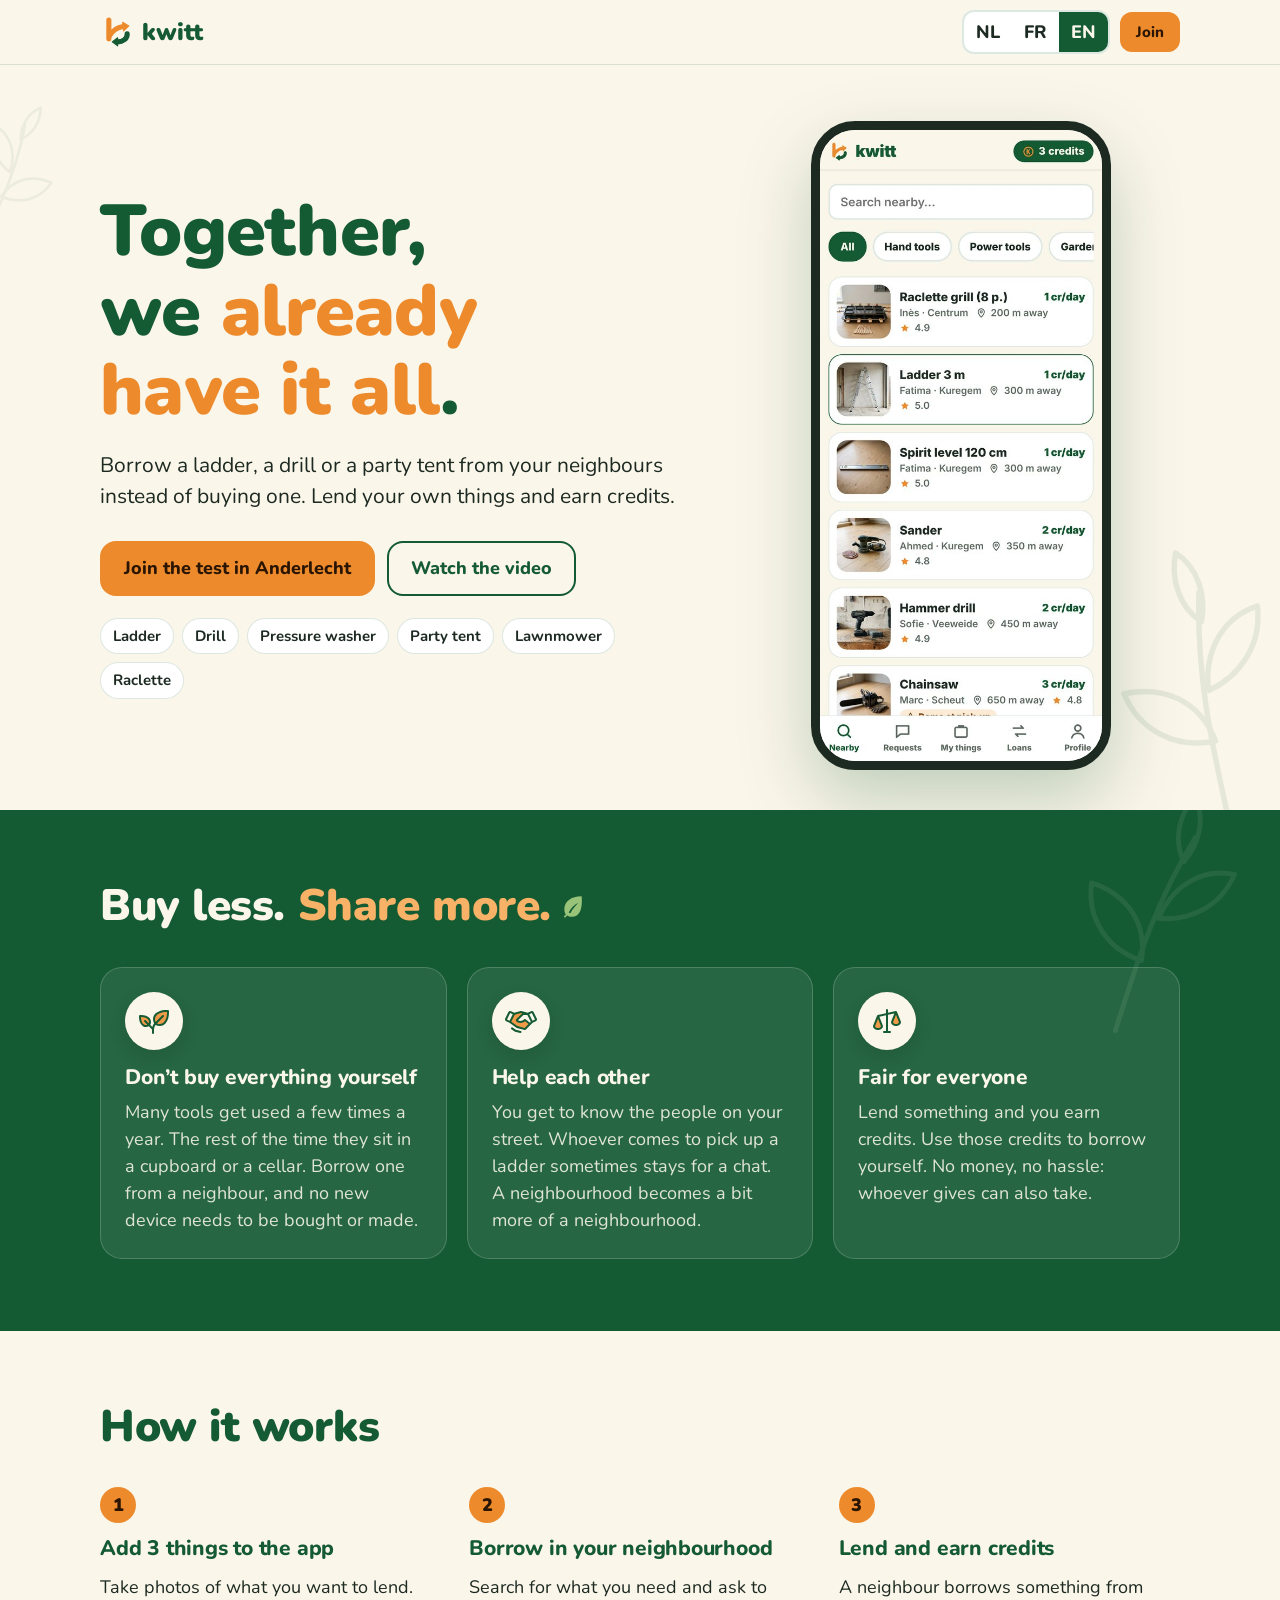
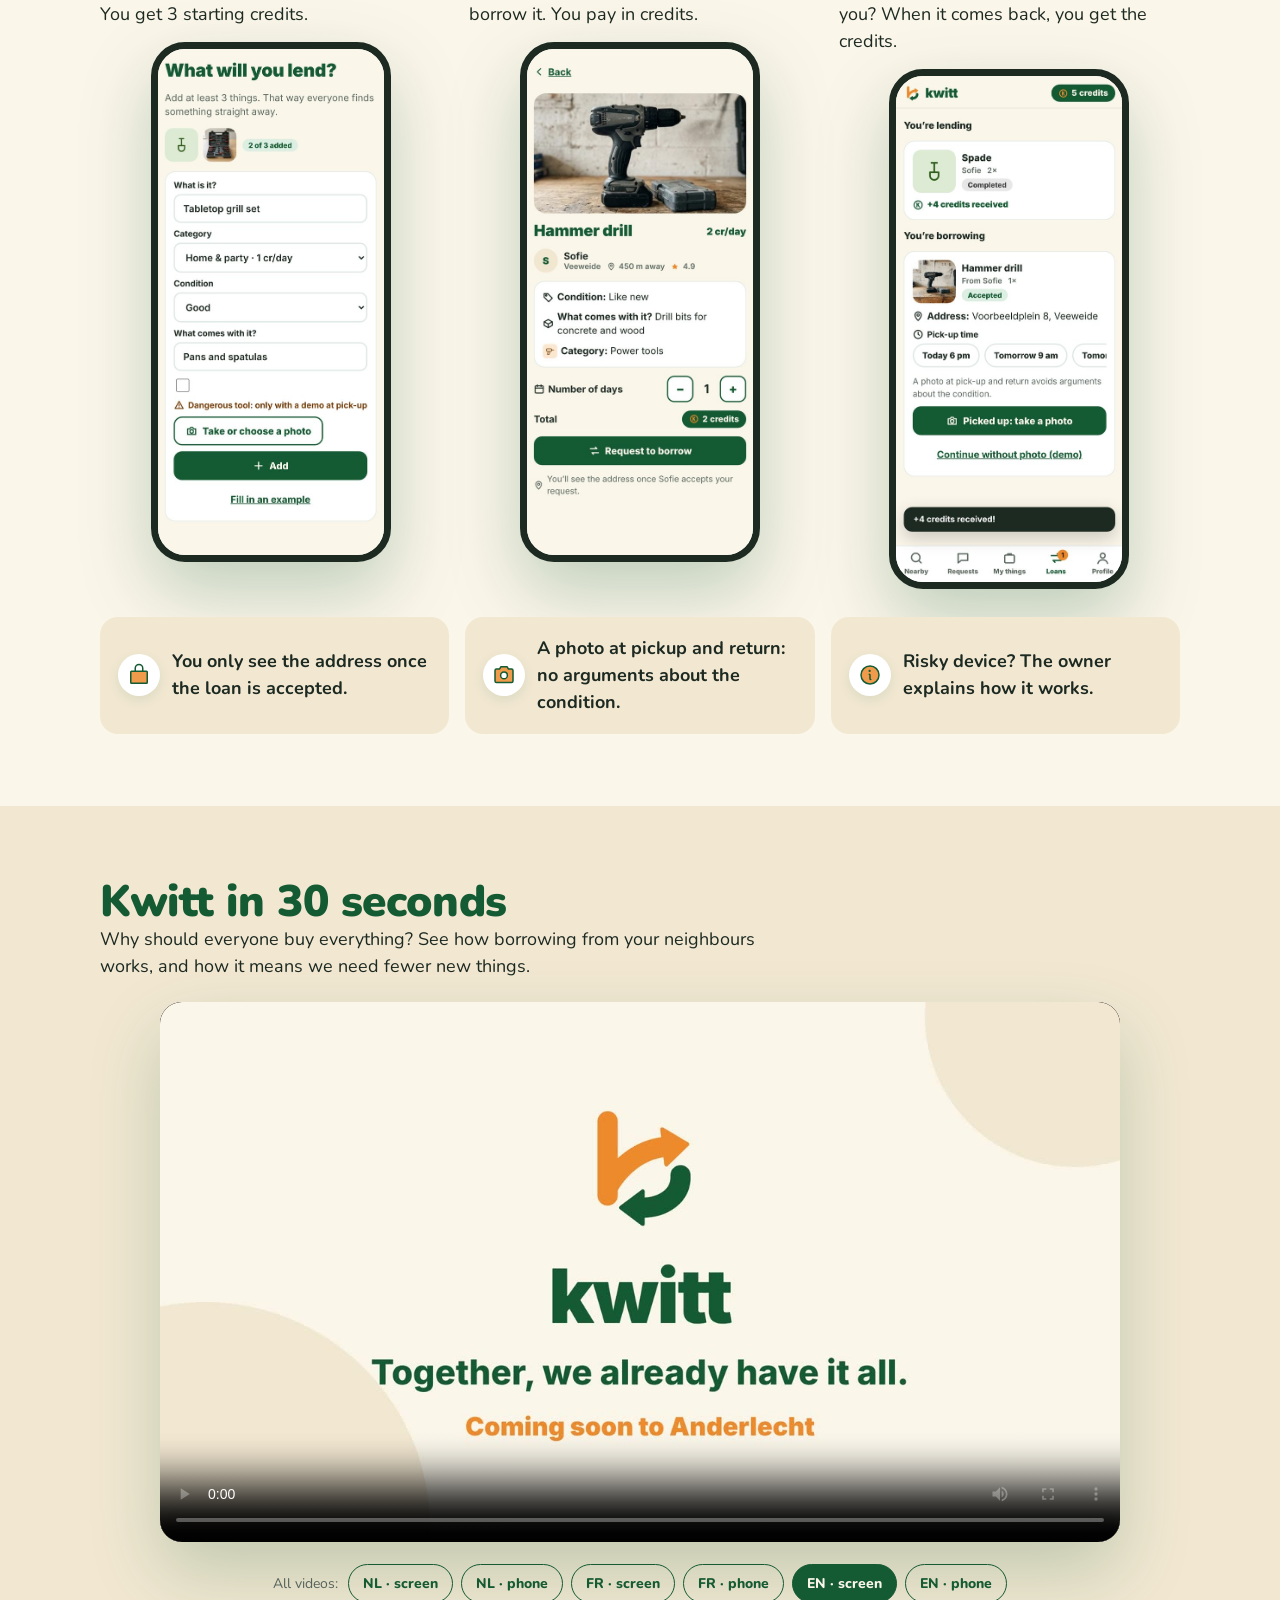
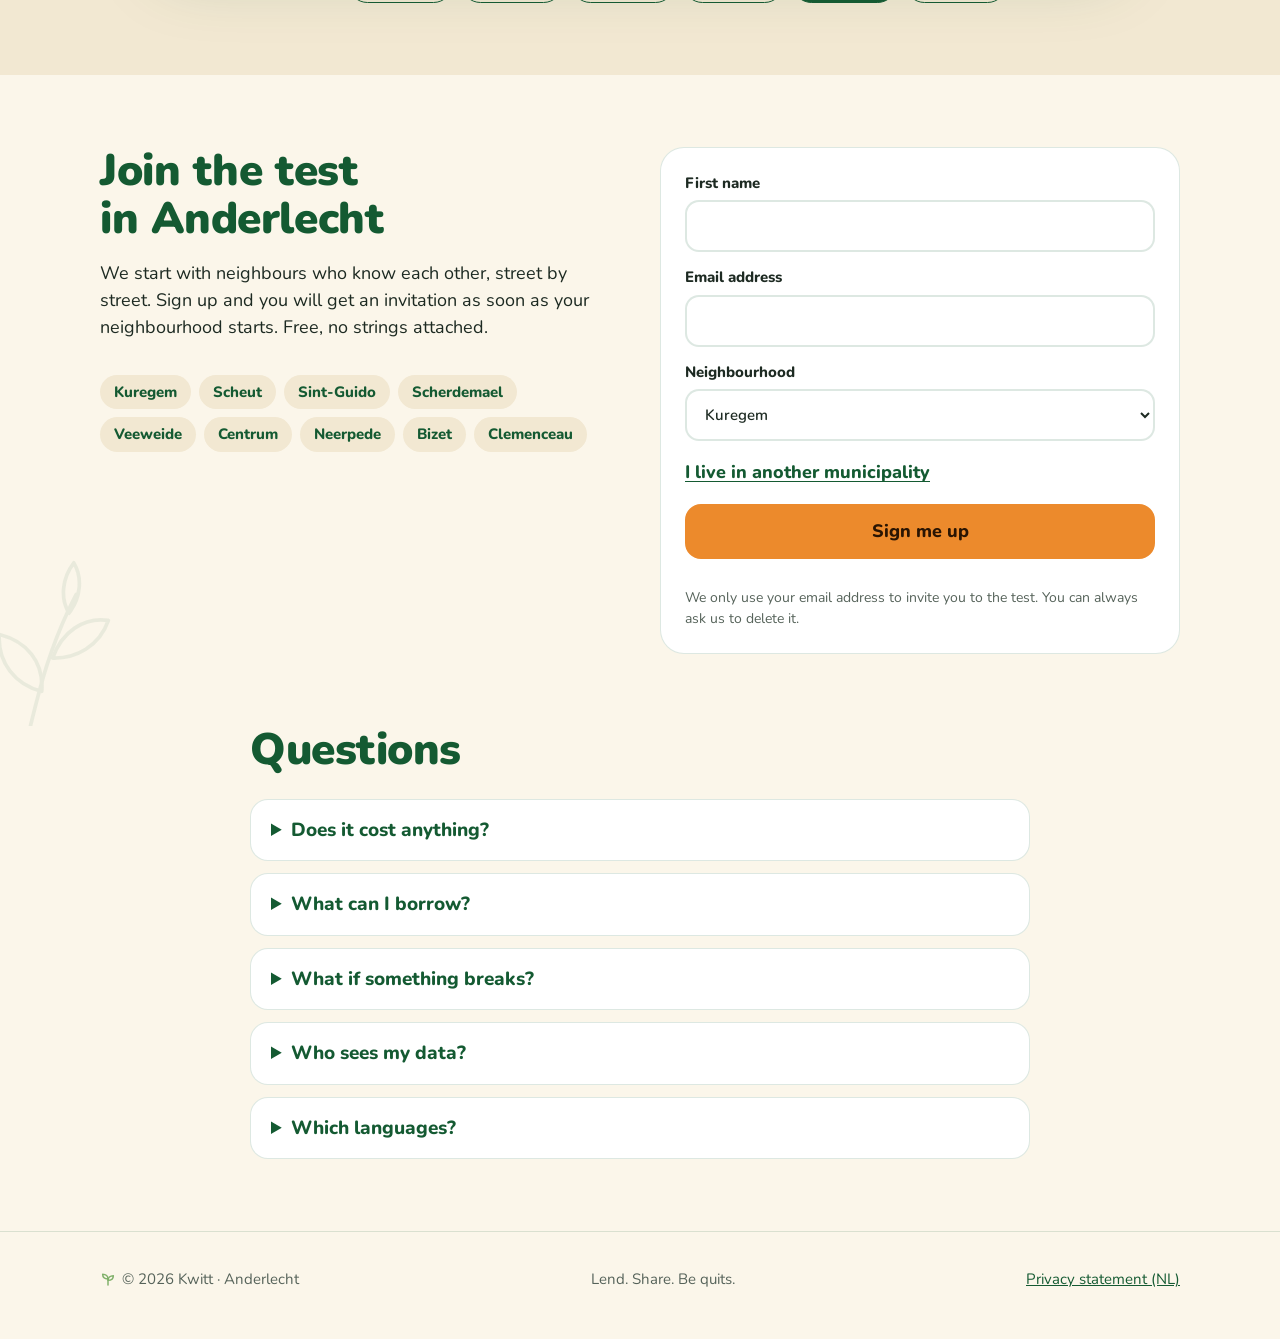
==== commit f6606e20: "Verfijndere pictogrammen (Phosphor duotone, MIT) Co-Authored-By: Claude Opus 5.5 <noreply@anthropic." ====
--- a/index.html
+++ b/index.html
@@ -72,8 +72,10 @@
 .card{background:#fff;border:1px solid var(--line);border-radius:22px;padding:24px;display:grid;gap:10px;align-content:start}
 .band .card{background:color-mix(in srgb,#fff 8%,transparent);border-color:color-mix(in srgb,#fff 18%,transparent)}
 .band .card p{color:color-mix(in srgb,var(--cream) 88%,transparent)}
-.icon{width:52px;height:52px;border-radius:16px;background:var(--orange);display:flex;align-items:center;justify-content:center;color:#2A1503}
-.band .icon{background:var(--cream);color:var(--green)}
+.icon{width:58px;height:58px;border-radius:50%;background:var(--cream);display:flex;align-items:center;justify-content:center;color:var(--green);margin-bottom:6px}
+.icon .ph{width:32px;height:32px}
+.ph .duo{fill:var(--orange);opacity:.85}
+.band .icon{background:var(--cream);color:var(--green);box-shadow:0 6px 18px rgba(0,0,0,.12)}
 .steps{display:grid;grid-template-columns:repeat(3,minmax(0,1fr));gap:28px;margin-top:36px}
 .step{display:grid;gap:14px;align-content:start}
 .step .phone{max-width:240px;border-width:7px;border-radius:34px}
@@ -138,6 +140,10 @@
 .linkbtn{font:inherit;font-weight:800;color:var(--green);background:none;border:0;padding:4px 0;text-decoration:underline;text-underline-offset:3px;cursor:pointer;justify-self:start;text-align:left}
 #cityBox{display:grid;gap:8px}
 #cityBox[hidden],#joinForm label[hidden]{display:none}
+
+.ticon{flex:none;width:42px;height:42px;border-radius:50%;background:#fff;display:flex;align-items:center;justify-content:center;color:var(--green);box-shadow:0 4px 12px rgba(20,90,50,.10)}
+.ticon .ph{width:24px;height:24px}
+.trust div{align-items:center}
 </style>
 </head>
 <body>
@@ -182,17 +188,17 @@
       <h2 id="why" data-t="whyTitle">Minder kopen. <span class="em">Meer delen.</span></h2>
       <div class="grid3">
         <div class="card">
-          <div class="icon"><svg width="28" height="28" viewBox="0 0 24 24" fill="none" stroke="currentColor" stroke-width="2.2" stroke-linecap="round" stroke-linejoin="round" aria-hidden="true"><path d="M3 7h18l-2 13H5z"/><path d="M8 7a4 4 0 0 1 8 0"/><path d="M5 4l14 16"/></svg></div>
+          <div class="icon"><svg class="ph" viewBox="0 0 256 256" fill="currentColor" aria-hidden="true"><path d="M138.54,149.46C106.62,96.25,149.18,43.05,239.63,48.37,245,138.82,191.75,181.39,138.54,149.46ZM16.26,88.26c-3.8,64.61,34.21,95,72.21,72.21C111.27,122.47,80.87,84.46,16.26,88.26Z" class="duo"/><path d="M247.63,47.89a8,8,0,0,0-7.52-7.52c-51.76-3-93.32,12.74-111.18,42.22-11.8,19.48-11.78,43.16-.16,65.74a71.37,71.37,0,0,0-14.17,26.95L98.33,159c7.82-16.33,7.52-33.36-1-47.49C84.09,89.73,53.62,78,15.79,80.27a8,8,0,0,0-7.52,7.52c-2.23,37.83,9.46,68.3,31.25,81.5A45.82,45.82,0,0,0,63.44,176,54.58,54.58,0,0,0,87,170.33l25,25V224a8,8,0,0,0,16,0V194.51a55.61,55.61,0,0,1,12.27-35,73.91,73.91,0,0,0,33.31,8.4,60.9,60.9,0,0,0,31.83-8.86C234.89,141.21,250.67,99.65,247.63,47.89ZM86.06,146.74l-24.41-24.4a8,8,0,0,0-11.31,11.31l24.41,24.41c-9.61,3.18-18.93,2.39-26.94-2.46C32.47,146.31,23.79,124.32,24,96c28.31-.25,50.31,8.47,59.6,23.81C88.45,127.82,89.24,137.14,86.06,146.74Zm111.06-1.36c-13.4,8.11-29.15,8.73-45.15,2l53.69-53.7a8,8,0,0,0-11.31-11.32L140.65,136c-6.76-16-6.15-31.76,2-45.15,13.94-23,47-35.8,89.33-34.83C232.94,98.34,220.14,131.44,197.12,145.38Z"/></svg></div>
           <h3 data-t="w1t">Niet alles zelf kopen</h3>
           <p data-t="w1p">Veel gereedschap gebruik je een paar keer per jaar. De rest van de tijd ligt het in een kast of een kelder. Leen je het bij een buur, dan hoeft er geen nieuw toestel gekocht en gemaakt te worden.</p>
         </div>
         <div class="card">
-          <div class="icon"><svg width="28" height="28" viewBox="0 0 24 24" fill="none" stroke="currentColor" stroke-width="2.2" stroke-linecap="round" stroke-linejoin="round" aria-hidden="true"><circle cx="8" cy="8" r="3.5"/><circle cx="16.5" cy="9" r="3"/><path d="M2 20c.8-3.5 3.2-5.5 6-5.5s5.2 2 6 5.5"/><path d="M14 15.2c.8-.5 1.6-.7 2.5-.7 2.5 0 4.4 1.8 5.1 4.5"/></svg></div>
+          <div class="icon"><svg class="ph" viewBox="0 0 256 256" fill="currentColor" aria-hidden="true"><path d="M200,152l-40,40L96,176,40,136,72.68,70.63,128,56l55.32,14.63L183.6,72H144L98.34,116.29a8,8,0,0,0,1.38,12.42C117.23,139.9,141,139.13,160,120Z" class="duo"/><path d="M254.3,107.91,228.78,56.85a16,16,0,0,0-21.47-7.15L182.44,62.13,130.05,48.27a8.14,8.14,0,0,0-4.1,0L73.56,62.13,48.69,49.7a16,16,0,0,0-21.47,7.15L1.7,107.9a16,16,0,0,0,7.15,21.47l27,13.51,55.49,39.63a8.06,8.06,0,0,0,2.71,1.25l64,16a8,8,0,0,0,7.6-2.1l55.07-55.08,26.42-13.21a16,16,0,0,0,7.15-21.46Zm-54.89,33.37L165,113.72a8,8,0,0,0-10.68.61C136.51,132.27,116.66,130,104,122L147.24,80h31.81l27.21,54.41ZM41.53,64,62,74.22,36.43,125.27,16,115.06Zm116,119.13L99.42,168.61l-49.2-35.14,28-56L128,64.28l9.8,2.59-45,43.68-.08.09a16,16,0,0,0,2.72,24.81c20.56,13.13,45.37,11,64.91-5L188,152.66Zm62-57.87-25.52-51L214.47,64,240,115.06Zm-87.75,92.67a8,8,0,0,1-7.75,6.06,8.13,8.13,0,0,1-1.95-.24L80.41,213.33a7.89,7.89,0,0,1-2.71-1.25L51.35,193.26a8,8,0,0,1,9.3-13l25.11,17.94L126,208.24A8,8,0,0,1,131.82,217.94Z"/></svg></div>
           <h3 data-t="w2t">Elkaar helpen</h3>
           <p data-t="w2p">Je leert de mensen in je straat kennen. Wie een ladder komt halen, blijft soms ook even praten. Zo wordt een buurt een beetje meer een buurt.</p>
         </div>
         <div class="card">
-          <div class="icon"><svg width="28" height="28" viewBox="0 0 24 24" fill="none" stroke="currentColor" stroke-width="2.2" stroke-linecap="round" stroke-linejoin="round" aria-hidden="true"><path d="M4 8h13l-3-3M20 16H7l3 3"/></svg></div>
+          <div class="icon"><svg class="ph" viewBox="0 0 256 256" fill="currentColor" aria-hidden="true"><path d="M56,88l32,80c0,17.67-20,24-32,24s-32-6.33-32-24ZM200,56l-32,80c0,17.67,20,24,32,24s32-6.33,32-24Z" class="duo"/><path d="M239.43,133l-32-80h0a8,8,0,0,0-9.16-4.84L136,62V40a8,8,0,0,0-16,0V65.58L54.26,80.19A8,8,0,0,0,48.57,85h0v.06L16.57,165a7.92,7.92,0,0,0-.57,3c0,23.31,24.54,32,40,32s40-8.69,40-32a7.92,7.92,0,0,0-.57-3L66.92,93.77,120,82V208H104a8,8,0,0,0,0,16h48a8,8,0,0,0,0-16H136V78.42L187,67.1,160.57,133a7.92,7.92,0,0,0-.57,3c0,23.31,24.54,32,40,32s40-8.69,40-32A7.92,7.92,0,0,0,239.43,133ZM56,184c-7.53,0-22.76-3.61-23.93-14.64L56,109.54l23.93,59.82C78.76,180.39,63.53,184,56,184Zm144-32c-7.53,0-22.76-3.61-23.93-14.64L200,77.54l23.93,59.82C222.76,148.39,207.53,152,200,152Z"/></svg></div>
           <h3 data-t="w3t">Eerlijk voor iedereen</h3>
           <p data-t="w3p">Wie uitleent, krijgt credits. Met die credits leen je zelf. Geen geld, geen gedoe: wie geeft, kan ook nemen.</p>
         </div>
@@ -224,9 +230,9 @@
         </div>
       </div>
       <div class="trust">
-        <div><svg width="24" height="24" viewBox="0 0 24 24" fill="none" stroke="#145A32" stroke-width="2.2" stroke-linecap="round" stroke-linejoin="round" aria-hidden="true" style="flex:none"><path d="M12 21s7-6.5 7-12a7 7 0 0 0-14 0c0 5.5 7 12 7 12z"/><circle cx="12" cy="9" r="2.5"/></svg><span data-t="t1">Je adres zie je pas als een lening geaccepteerd is.</span></div>
-        <div><svg width="24" height="24" viewBox="0 0 24 24" fill="none" stroke="#145A32" stroke-width="2.2" stroke-linecap="round" stroke-linejoin="round" aria-hidden="true" style="flex:none"><path d="M4 8h4l2-3h4l2 3h4v11H4z"/><circle cx="12" cy="13" r="3.5"/></svg><span data-t="t2">Een foto bij ophalen en terugbrengen: geen discussie over de staat.</span></div>
-        <div><svg width="24" height="24" viewBox="0 0 24 24" fill="none" stroke="#145A32" stroke-width="2.2" stroke-linecap="round" stroke-linejoin="round" aria-hidden="true" style="flex:none"><path d="M12 3.5l9 16H3z"/><path d="M12 10v4M12 17.2v.1"/></svg><span data-t="t3">Gevaarlijke toestellen? De eigenaar legt uit hoe ze werken.</span></div>
+        <div><span class="ticon"><svg class="ph" viewBox="0 0 256 256" fill="currentColor" aria-hidden="true"><path d="M216,96V208a8,8,0,0,1-8,8H48a8,8,0,0,1-8-8V96a8,8,0,0,1,8-8H208A8,8,0,0,1,216,96Z" class="duo"/><path d="M208,80H176V56a48,48,0,0,0-96,0V80H48A16,16,0,0,0,32,96V208a16,16,0,0,0,16,16H208a16,16,0,0,0,16-16V96A16,16,0,0,0,208,80ZM96,56a32,32,0,0,1,64,0V80H96ZM208,208H48V96H208V208Z"/></svg></span><span data-t="t1">Je adres zie je pas als een lening geaccepteerd is.</span></div>
+        <div><span class="ticon"><svg class="ph" viewBox="0 0 256 256" fill="currentColor" aria-hidden="true"><path d="M208,64H176L160,40H96L80,64H48A16,16,0,0,0,32,80V192a16,16,0,0,0,16,16H208a16,16,0,0,0,16-16V80A16,16,0,0,0,208,64ZM128,168a36,36,0,1,1,36-36A36,36,0,0,1,128,168Z" class="duo"/><path d="M208,56H180.28L166.65,35.56A8,8,0,0,0,160,32H96a8,8,0,0,0-6.65,3.56L75.71,56H48A24,24,0,0,0,24,80V192a24,24,0,0,0,24,24H208a24,24,0,0,0,24-24V80A24,24,0,0,0,208,56Zm8,136a8,8,0,0,1-8,8H48a8,8,0,0,1-8-8V80a8,8,0,0,1,8-8H80a8,8,0,0,0,6.66-3.56L100.28,48h55.43l13.63,20.44A8,8,0,0,0,176,72h32a8,8,0,0,1,8,8ZM128,88a44,44,0,1,0,44,44A44.05,44.05,0,0,0,128,88Zm0,72a28,28,0,1,1,28-28A28,28,0,0,1,128,160Z"/></svg></span><span data-t="t2">Een foto bij ophalen en terugbrengen: geen discussie over de staat.</span></div>
+        <div><span class="ticon"><svg class="ph" viewBox="0 0 256 256" fill="currentColor" aria-hidden="true"><path d="M224,128a96,96,0,1,1-96-96A96,96,0,0,1,224,128Z" class="duo"/><path d="M144,176a8,8,0,0,1-8,8,16,16,0,0,1-16-16V128a8,8,0,0,1,0-16,16,16,0,0,1,16,16v40A8,8,0,0,1,144,176Zm88-48A104,104,0,1,1,128,24,104.11,104.11,0,0,1,232,128Zm-16,0a88,88,0,1,0-88,88A88.1,88.1,0,0,0,216,128ZM124,96a12,12,0,1,0-12-12A12,12,0,0,0,124,96Z"/></svg></span><span data-t="t3">Gevaarlijke toestellen? De eigenaar legt uit hoe ze werken.</span></div>
       </div>
     </div>
   </section>
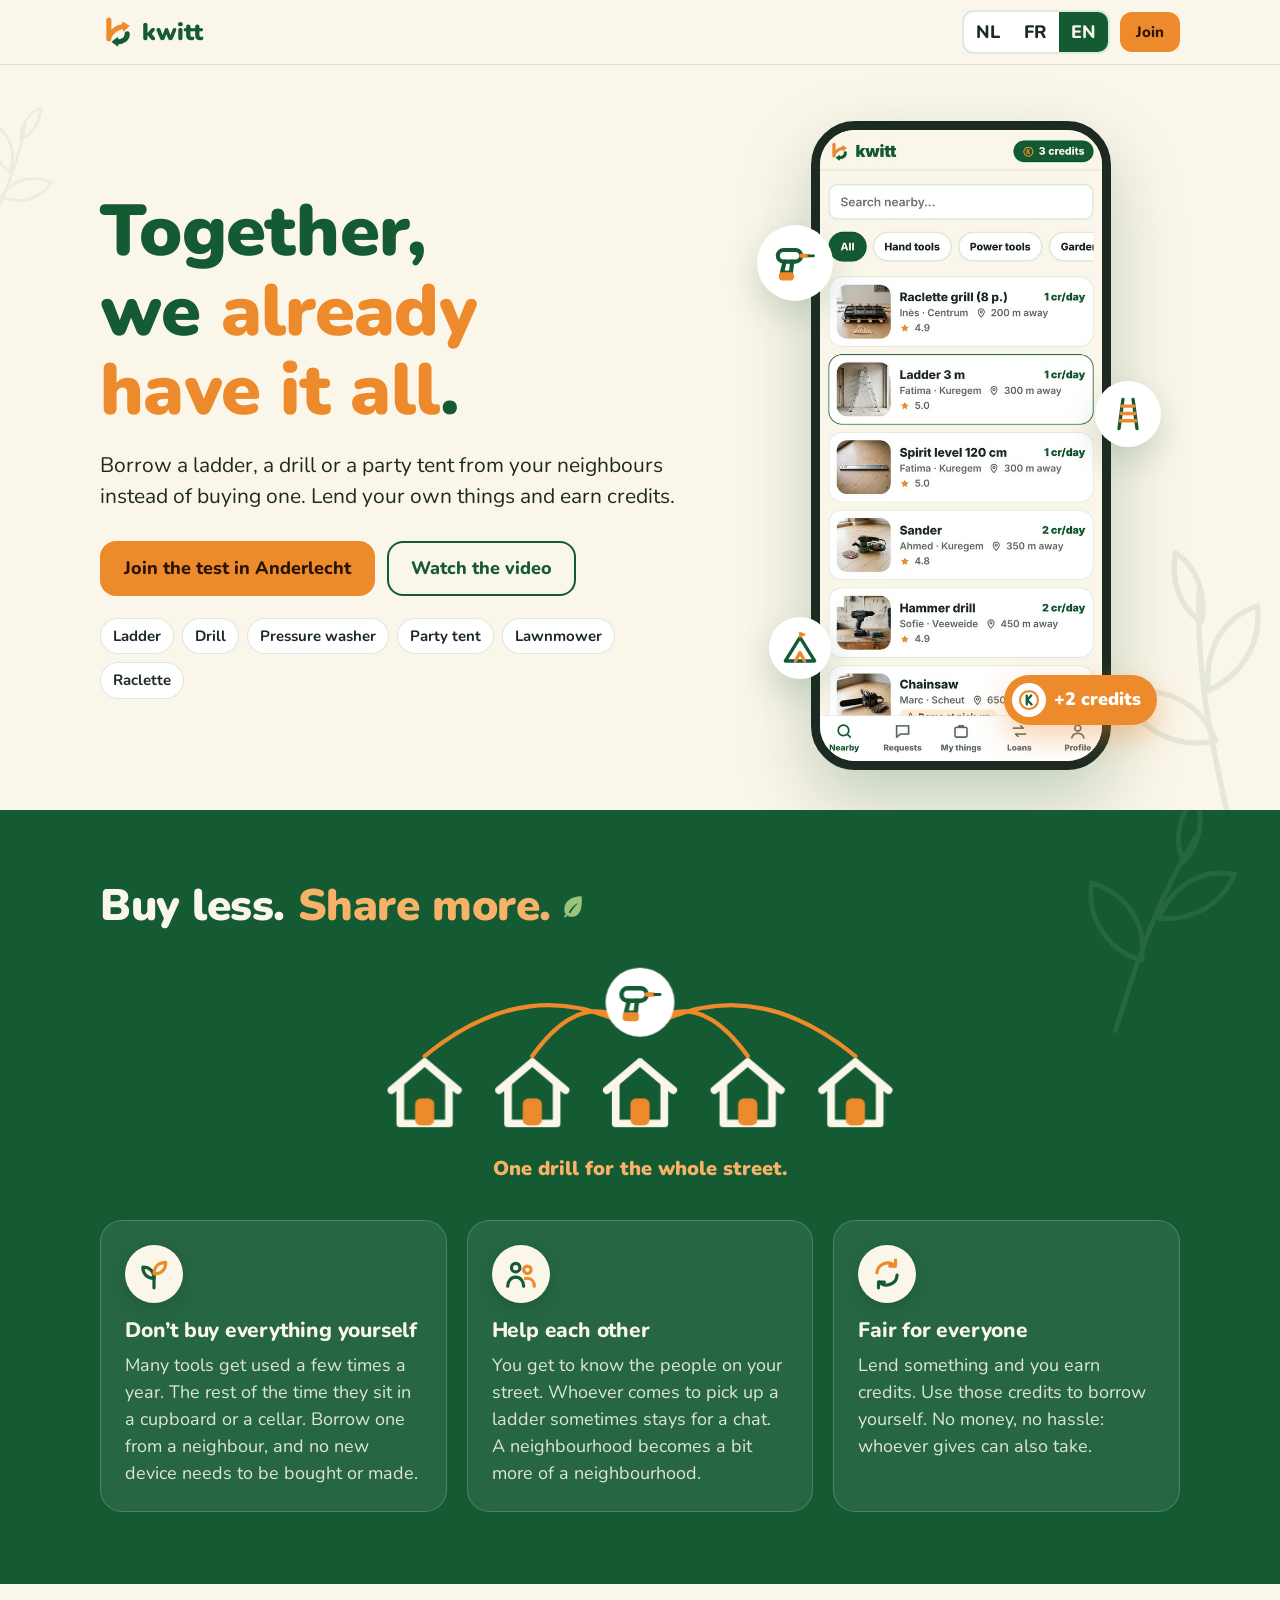
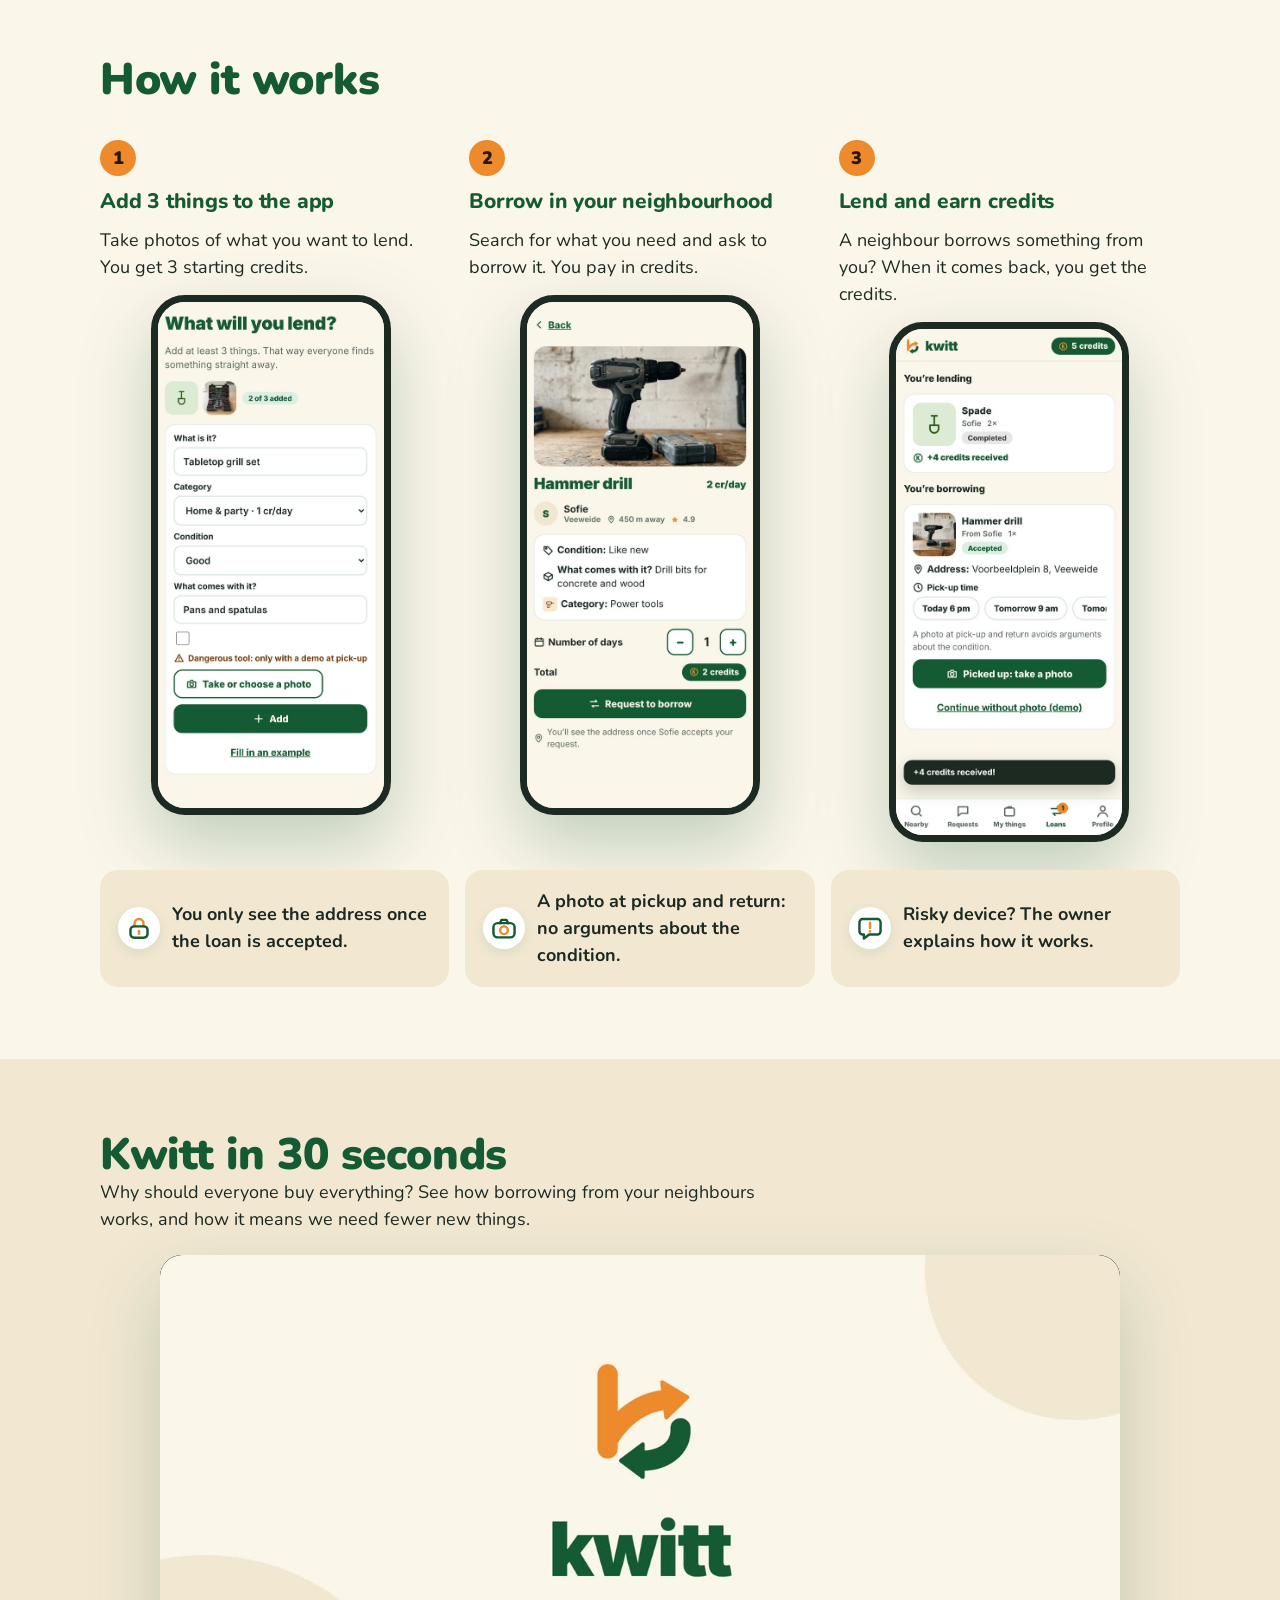
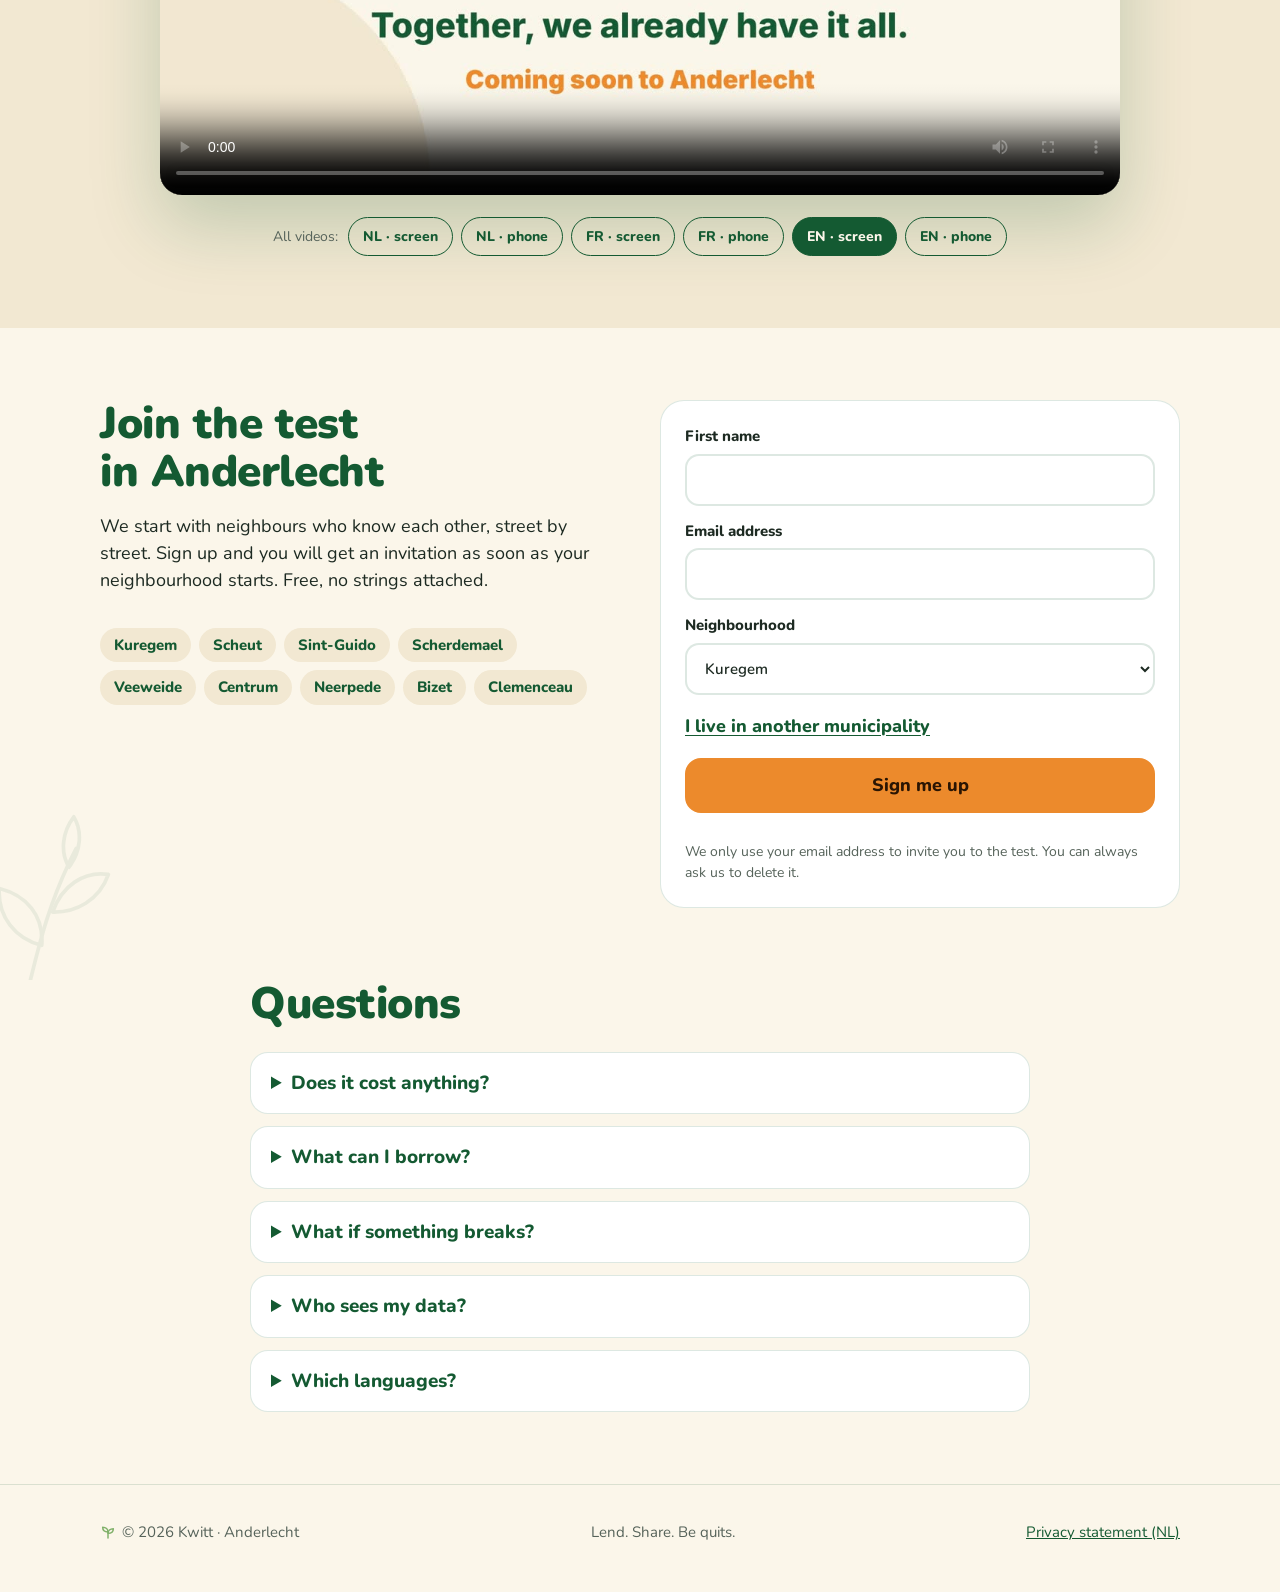
==== commit 1032eedc: "Levendigere website: eigen pictogrammen in logostijl, zwevende iconen bij de hero, straat-illustrati" ====
--- a/index.html
+++ b/index.html
@@ -144,6 +144,78 @@
 .ticon{flex:none;width:42px;height:42px;border-radius:50%;background:#fff;display:flex;align-items:center;justify-content:center;color:var(--green);box-shadow:0 4px 12px rgba(20,90,50,.10)}
 .ticon .ph{width:24px;height:24px}
 .trust div{align-items:center}
+
+@media (max-width:760px){
+  body{font-size:17px}
+  input,select{font-size:16px}
+  .hero{padding:28px 0 24px}
+  .hero .phone{max-width:230px;border-width:7px;border-radius:34px}
+  .hero .ctas .btn{width:100%}
+  .steps{display:flex;grid-template-columns:none;gap:14px;overflow-x:auto;scroll-snap-type:x mandatory;margin:24px -20px 0;padding:4px 20px 14px;-webkit-overflow-scrolling:touch;scrollbar-width:none}
+  .steps::-webkit-scrollbar{display:none}
+  .step{flex:0 0 78%;scroll-snap-align:center;background:#fff;border:1px solid var(--line);border-radius:22px;padding:18px}
+  .step .phone{max-width:170px;border-width:6px;border-radius:26px;margin:0}
+  .swipehint.swipehint{display:block}
+  .player.p{max-width:270px}
+  summary{font-size:17px;padding:6px 0;min-height:44px;display:flex;align-items:center}
+  footer a{display:inline-block;padding:10px 0}
+  .vbtns button{min-height:44px}
+  .linkbtn{min-height:44px}
+  .sticky-cta.sticky-cta{display:flex}
+}
+.swipehint{display:none;font-size:14px;color:var(--muted);margin-top:4px}
+.sticky-cta{display:none;position:fixed;left:12px;right:12px;bottom:calc(12px + env(safe-area-inset-bottom));z-index:40;justify-content:center;transition:transform .3s,opacity .3s}
+.sticky-cta .btn{width:100%;box-shadow:0 10px 30px rgba(0,0,0,.18)}
+.sticky-cta.off{transform:translateY(140%);opacity:0;pointer-events:none}
+
+/* nieuwe pictogrammen */
+.ki{display:block}
+.icon .ki{width:34px;height:34px}
+.ticon .ki{width:26px;height:26px}
+.icon,.ticon{background:#fff}
+.band .icon{background:var(--cream)}
+/* hero art */
+.heroart{position:relative;max-width:340px;margin:0 auto;width:100%}
+.heroart .phone{position:relative;z-index:1}
+.bub{position:absolute;z-index:2;width:76px;height:76px;border-radius:50%;background:#fff;display:flex;align-items:center;justify-content:center;box-shadow:0 14px 34px rgba(20,90,50,.18);animation:float 5s ease-in-out infinite}
+.bub .ki{width:44px;height:44px}
+.bub.b1{left:-34px;top:16%}
+.bub.b2{right:-30px;top:40%;animation-delay:-1.6s;width:66px;height:66px}
+.bub.b3{left:-22px;bottom:14%;animation-delay:-3.1s;width:62px;height:62px}
+.bub.b2 .ki,.bub.b3 .ki{width:36px;height:36px}
+.chip{position:absolute;z-index:2;right:-26px;bottom:7%;display:flex;align-items:center;gap:8px;background:var(--orange);color:#fff;font-weight:900;font-size:18px;padding:8px 16px 8px 8px;border-radius:999px;box-shadow:0 12px 30px rgba(236,138,44,.4);animation:float 4.4s ease-in-out infinite;animation-delay:-.8s}
+.chip i{display:flex;width:34px;height:34px;border-radius:50%;background:#fff}
+.chip .ki{width:24px;height:24px;margin:auto}
+@keyframes float{0%,100%{transform:translateY(0)}50%{transform:translateY(-10px)}}
+/* straat */
+.street{margin:26px auto 30px;max-width:560px;text-align:center}
+.street svg{width:100%;height:auto;overflow:visible}
+.street figcaption{margin-top:6px;font-weight:900;font-size:20px;color:#F7B267}
+.arc{fill:none;stroke:#EC8A2C;stroke-width:4;stroke-linecap:round;stroke-dasharray:100;stroke-dashoffset:100}
+.street.in .arc{animation:draw .7s ease-out forwards}
+.street.in .arc1{animation-delay:.15s}.street.in .arc2{animation-delay:.3s}.street.in .arc3{animation-delay:.45s}
+@keyframes draw{to{stroke-dashoffset:0}}
+.dr,.dbub{transform-box:fill-box;transform-origin:center}
+.street.in .dr,.street.in .dbub{animation:pop .6s cubic-bezier(.3,1.6,.5,1) both}
+.hs{transform-box:fill-box;transform-origin:50% 100%}
+.street.in .hs{animation:hop .5s ease-out both}
+.street.in .hs0{animation-delay:.75s}.street.in .hs1{animation-delay:.85s}.street.in .hs3{animation-delay:1s}.street.in .hs4{animation-delay:1.15s}
+@keyframes pop{from{transform:scale(0)}}
+@keyframes hop{50%{transform:translateY(-8px) scale(1.06)}}
+/* verschijnen bij scrollen */
+.reveal{opacity:0;transform:translateY(24px);transition:opacity .7s ease,transform .7s cubic-bezier(.2,.8,.2,1)}
+.reveal.in{opacity:1;transform:none}
+.btn{transition:transform .15s ease,box-shadow .15s ease}
+.btn:hover{transform:translateY(-2px);box-shadow:0 10px 24px rgba(20,90,50,.18)}
+@media (max-width:760px){
+  .heroart{max-width:250px}
+  .bub{width:58px;height:58px}.bub .ki{width:34px;height:34px}
+  .bub.b2{width:52px;height:52px;right:-22px}.bub.b3{width:50px;height:50px}
+  .bub.b1{left:-24px}
+  .chip{font-size:15px;right:-18px}
+  .street figcaption{font-size:17px}
+}
+@media (prefers-reduced-motion:reduce){.bub,.chip{animation:none}.reveal{opacity:1;transform:none;transition:none}.arc{stroke-dashoffset:0}.street.in *{animation:none!important}}
 </style>
 </head>
 <body>
@@ -179,26 +251,40 @@
           <span data-t="c1">Ladder</span><span data-t="c2">Boormachine</span><span data-t="c3">Hogedrukreiniger</span><span data-t="c4">Partytent</span><span data-t="c5">Grasmaaier</span><span data-t="c6">Raclette</span>
         </div>
       </div>
-      <div class="phone"><img data-src-nl="img/nl_discover.jpg" data-src-fr="img/fr_discover.jpg" data-src-en="img/en_discover.jpg" src="img/nl_discover.jpg" alt="De buurt in de Kwitt-app: spullen van buren in Anderlecht" data-alt="altDiscover"></div>
+      <div class="heroart">
+        <div class="phone"><img data-src-nl="img/nl_discover.jpg" data-src-fr="img/fr_discover.jpg" data-src-en="img/en_discover.jpg" src="img/nl_discover.jpg" alt="De buurt in de Kwitt-app: spullen van buren in Anderlecht" data-alt="altDiscover"></div>
+        <span class="bub b1"><svg class="ki" viewBox="0 0 64 64" fill="none" stroke-width="6" stroke-linecap="round" stroke-linejoin="round" aria-hidden="true"><rect x="7" y="13" width="34" height="17" rx="8.5" stroke="#145A32"/><path d="M41 21.5h9" stroke="#EC8A2C"/><path d="M52 21.5h7" stroke="#145A32" stroke-width="4"/><path d="M17 30l-4 16h13l2-16" stroke="#145A32"/><rect x="10" y="47" width="19" height="9" rx="3.5" fill="#EC8A2C" stroke="#EC8A2C" stroke-width="3"/></svg></span>
+        <span class="bub b2"><svg class="ki" viewBox="0 0 64 64" fill="none" stroke-width="6" stroke-linecap="round" stroke-linejoin="round" aria-hidden="true"><path d="M23 6L16 58" stroke="#145A32"/><path d="M41 6L48 58" stroke="#145A32"/><path d="M21.3 18h21.4" stroke="#EC8A2C"/><path d="M19.6 31h24.8" stroke="#EC8A2C"/><path d="M17.9 44h28.2" stroke="#EC8A2C"/></svg></span>
+        <span class="bub b3"><svg class="ki" viewBox="0 0 64 64" fill="none" stroke-width="6" stroke-linecap="round" stroke-linejoin="round" aria-hidden="true"><path d="M6 55L32 13L58 55Z" stroke="#145A32"/><path d="M24 55l8-15 8 15" stroke="#EC8A2C"/><path d="M32 13V5l8 3-8 3" stroke="#EC8A2C" fill="#EC8A2C" stroke-width="3.5"/></svg></span>
+        <span class="chip"><i><svg class="ki" viewBox="0 0 64 64" fill="none" stroke-width="6" stroke-linecap="round" stroke-linejoin="round" aria-hidden="true"><circle cx="32" cy="32" r="24" stroke="#EC8A2C"/><path d="M26 20v24" stroke="#145A32"/><path d="M38 20L27 32l12 12" stroke="#145A32"/></svg></i><span data-t="heroChip">+2 credits</span></span>
+      </div>
     </div>
   </header>
 
   <section class="band" aria-labelledby="why">
     <div class="wrap">
       <h2 id="why" data-t="whyTitle">Minder kopen. <span class="em">Meer delen.</span></h2>
-      <div class="grid3">
+      <figure class="street reveal" aria-hidden="false">
+        <svg viewBox="0 0 520 170" role="img" aria-labelledby="streetCap">
+          <path class="arc arc0" d="M260 70 Q160.0 10 60 92" pathLength="100"/><path class="arc arc1" d="M260 70 Q210.0 22 160 92" pathLength="100"/><path class="arc arc2" d="M260 70 Q310.0 22 360 92" pathLength="100"/><path class="arc arc3" d="M260 70 Q360.0 10 460 92" pathLength="100"/><g class="hs hs0"><svg x="22" y="88" width="76" height="76" viewBox="0 0 64 64" fill="none" stroke-width="6" stroke-linecap="round" stroke-linejoin="round"><path d="M6 30L32 8l26 22" stroke="#FBF6EA"/><path d="M13 25v31h38V25" stroke="#FBF6EA"/><rect x="26" y="38" width="12" height="18" rx="3" fill="#EC8A2C" stroke="#EC8A2C" stroke-width="3"/></svg></g><g class="hs hs1"><svg x="122" y="88" width="76" height="76" viewBox="0 0 64 64" fill="none" stroke-width="6" stroke-linecap="round" stroke-linejoin="round"><path d="M6 30L32 8l26 22" stroke="#FBF6EA"/><path d="M13 25v31h38V25" stroke="#FBF6EA"/><rect x="26" y="38" width="12" height="18" rx="3" fill="#EC8A2C" stroke="#EC8A2C" stroke-width="3"/></svg></g><g class="hs hs2"><svg x="222" y="88" width="76" height="76" viewBox="0 0 64 64" fill="none" stroke-width="6" stroke-linecap="round" stroke-linejoin="round"><path d="M6 30L32 8l26 22" stroke="#FBF6EA"/><path d="M13 25v31h38V25" stroke="#FBF6EA"/><rect x="26" y="38" width="12" height="18" rx="3" fill="#EC8A2C" stroke="#EC8A2C" stroke-width="3"/></svg></g><g class="hs hs3"><svg x="322" y="88" width="76" height="76" viewBox="0 0 64 64" fill="none" stroke-width="6" stroke-linecap="round" stroke-linejoin="round"><path d="M6 30L32 8l26 22" stroke="#FBF6EA"/><path d="M13 25v31h38V25" stroke="#FBF6EA"/><rect x="26" y="38" width="12" height="18" rx="3" fill="#EC8A2C" stroke="#EC8A2C" stroke-width="3"/></svg></g><g class="hs hs4"><svg x="422" y="88" width="76" height="76" viewBox="0 0 64 64" fill="none" stroke-width="6" stroke-linecap="round" stroke-linejoin="round"><path d="M6 30L32 8l26 22" stroke="#FBF6EA"/><path d="M13 25v31h38V25" stroke="#FBF6EA"/><rect x="26" y="38" width="12" height="18" rx="3" fill="#EC8A2C" stroke="#EC8A2C" stroke-width="3"/></svg></g>
+          <circle class="dbub" cx="260" cy="42" r="32" fill="#fff"/>
+          <g class="dr"><svg x="238" y="20" width="44" height="44" viewBox="0 0 64 64" fill="none" stroke-width="6" stroke-linecap="round" stroke-linejoin="round"><rect x="7" y="13" width="34" height="17" rx="8.5" stroke="#145A32"/><path d="M41 21.5h9" stroke="#EC8A2C"/><path d="M52 21.5h7" stroke="#145A32" stroke-width="4"/><path d="M17 30l-4 16h13l2-16" stroke="#145A32"/><rect x="10" y="47" width="19" height="9" rx="3.5" fill="#EC8A2C" stroke="#EC8A2C" stroke-width="3"/></svg></g>
+        </svg>
+        <figcaption id="streetCap" data-t="street">Eén boormachine voor de hele straat.</figcaption>
+      </figure>
+      <div class="reveal grid3">
         <div class="card">
-          <div class="icon"><svg class="ph" viewBox="0 0 256 256" fill="currentColor" aria-hidden="true"><path d="M138.54,149.46C106.62,96.25,149.18,43.05,239.63,48.37,245,138.82,191.75,181.39,138.54,149.46ZM16.26,88.26c-3.8,64.61,34.21,95,72.21,72.21C111.27,122.47,80.87,84.46,16.26,88.26Z" class="duo"/><path d="M247.63,47.89a8,8,0,0,0-7.52-7.52c-51.76-3-93.32,12.74-111.18,42.22-11.8,19.48-11.78,43.16-.16,65.74a71.37,71.37,0,0,0-14.17,26.95L98.33,159c7.82-16.33,7.52-33.36-1-47.49C84.09,89.73,53.62,78,15.79,80.27a8,8,0,0,0-7.52,7.52c-2.23,37.83,9.46,68.3,31.25,81.5A45.82,45.82,0,0,0,63.44,176,54.58,54.58,0,0,0,87,170.33l25,25V224a8,8,0,0,0,16,0V194.51a55.61,55.61,0,0,1,12.27-35,73.91,73.91,0,0,0,33.31,8.4,60.9,60.9,0,0,0,31.83-8.86C234.89,141.21,250.67,99.65,247.63,47.89ZM86.06,146.74l-24.41-24.4a8,8,0,0,0-11.31,11.31l24.41,24.41c-9.61,3.18-18.93,2.39-26.94-2.46C32.47,146.31,23.79,124.32,24,96c28.31-.25,50.31,8.47,59.6,23.81C88.45,127.82,89.24,137.14,86.06,146.74Zm111.06-1.36c-13.4,8.11-29.15,8.73-45.15,2l53.69-53.7a8,8,0,0,0-11.31-11.32L140.65,136c-6.76-16-6.15-31.76,2-45.15,13.94-23,47-35.8,89.33-34.83C232.94,98.34,220.14,131.44,197.12,145.38Z"/></svg></div>
+          <div class="icon"><svg class="ki" viewBox="0 0 64 64" fill="none" stroke-width="6" stroke-linecap="round" stroke-linejoin="round" aria-hidden="true"><path d="M32 58V30" stroke="#145A32"/><path d="M32 40C18 40 11 31 11 19c13 0 21 8 21 21z" stroke="#145A32"/><path d="M32 32C32 19 40 10 54 10c0 14-8 22-22 22z" stroke="#EC8A2C"/></svg></div>
           <h3 data-t="w1t">Niet alles zelf kopen</h3>
           <p data-t="w1p">Veel gereedschap gebruik je een paar keer per jaar. De rest van de tijd ligt het in een kast of een kelder. Leen je het bij een buur, dan hoeft er geen nieuw toestel gekocht en gemaakt te worden.</p>
         </div>
         <div class="card">
-          <div class="icon"><svg class="ph" viewBox="0 0 256 256" fill="currentColor" aria-hidden="true"><path d="M200,152l-40,40L96,176,40,136,72.68,70.63,128,56l55.32,14.63L183.6,72H144L98.34,116.29a8,8,0,0,0,1.38,12.42C117.23,139.9,141,139.13,160,120Z" class="duo"/><path d="M254.3,107.91,228.78,56.85a16,16,0,0,0-21.47-7.15L182.44,62.13,130.05,48.27a8.14,8.14,0,0,0-4.1,0L73.56,62.13,48.69,49.7a16,16,0,0,0-21.47,7.15L1.7,107.9a16,16,0,0,0,7.15,21.47l27,13.51,55.49,39.63a8.06,8.06,0,0,0,2.71,1.25l64,16a8,8,0,0,0,7.6-2.1l55.07-55.08,26.42-13.21a16,16,0,0,0,7.15-21.46Zm-54.89,33.37L165,113.72a8,8,0,0,0-10.68.61C136.51,132.27,116.66,130,104,122L147.24,80h31.81l27.21,54.41ZM41.53,64,62,74.22,36.43,125.27,16,115.06Zm116,119.13L99.42,168.61l-49.2-35.14,28-56L128,64.28l9.8,2.59-45,43.68-.08.09a16,16,0,0,0,2.72,24.81c20.56,13.13,45.37,11,64.91-5L188,152.66Zm62-57.87-25.52-51L214.47,64,240,115.06Zm-87.75,92.67a8,8,0,0,1-7.75,6.06,8.13,8.13,0,0,1-1.95-.24L80.41,213.33a7.89,7.89,0,0,1-2.71-1.25L51.35,193.26a8,8,0,0,1,9.3-13l25.11,17.94L126,208.24A8,8,0,0,1,131.82,217.94Z"/></svg></div>
+          <div class="icon"><svg class="ki" viewBox="0 0 64 64" fill="none" stroke-width="6" stroke-linecap="round" stroke-linejoin="round" aria-hidden="true"><circle cx="22" cy="20" r="8" stroke="#145A32"/><path d="M7 55c0-10 6.5-17 15-17s15 7 15 17" stroke="#145A32"/><circle cx="44" cy="24" r="7" stroke="#EC8A2C"/><path d="M40 40.5c1.3-.3 2.6-.5 4-.5 7.4 0 13 6 13 15" stroke="#EC8A2C"/></svg></div>
           <h3 data-t="w2t">Elkaar helpen</h3>
           <p data-t="w2p">Je leert de mensen in je straat kennen. Wie een ladder komt halen, blijft soms ook even praten. Zo wordt een buurt een beetje meer een buurt.</p>
         </div>
         <div class="card">
-          <div class="icon"><svg class="ph" viewBox="0 0 256 256" fill="currentColor" aria-hidden="true"><path d="M56,88l32,80c0,17.67-20,24-32,24s-32-6.33-32-24ZM200,56l-32,80c0,17.67,20,24,32,24s32-6.33,32-24Z" class="duo"/><path d="M239.43,133l-32-80h0a8,8,0,0,0-9.16-4.84L136,62V40a8,8,0,0,0-16,0V65.58L54.26,80.19A8,8,0,0,0,48.57,85h0v.06L16.57,165a7.92,7.92,0,0,0-.57,3c0,23.31,24.54,32,40,32s40-8.69,40-32a7.92,7.92,0,0,0-.57-3L66.92,93.77,120,82V208H104a8,8,0,0,0,0,16h48a8,8,0,0,0,0-16H136V78.42L187,67.1,160.57,133a7.92,7.92,0,0,0-.57,3c0,23.31,24.54,32,40,32s40-8.69,40-32A7.92,7.92,0,0,0,239.43,133ZM56,184c-7.53,0-22.76-3.61-23.93-14.64L56,109.54l23.93,59.82C78.76,180.39,63.53,184,56,184Zm144-32c-7.53,0-22.76-3.61-23.93-14.64L200,77.54l23.93,59.82C222.76,148.39,207.53,152,200,152Z"/></svg></div>
+          <div class="icon"><svg class="ki" viewBox="0 0 64 64" fill="none" stroke-width="6" stroke-linecap="round" stroke-linejoin="round" aria-hidden="true"><path d="M13 30A20 20 0 0 1 47 17" stroke="#EC8A2C"/><path d="M48 6v11H37" stroke="#EC8A2C"/><path d="M51 34A20 20 0 0 1 17 47" stroke="#145A32"/><path d="M16 58V47h11" stroke="#145A32"/></svg></div>
           <h3 data-t="w3t">Eerlijk voor iedereen</h3>
           <p data-t="w3p">Wie uitleent, krijgt credits. Met die credits leen je zelf. Geen geld, geen gedoe: wie geeft, kan ook nemen.</p>
         </div>
@@ -209,7 +295,8 @@
   <section aria-labelledby="how">
     <div class="wrap">
       <h2 id="how" data-t="howTitle">Zo werkt het</h2>
-      <div class="steps">
+      <p class="swipehint" data-t="swipe">Veeg opzij voor de volgende stap →</p>
+      <div class="reveal steps">
         <div class="step">
           <div class="num">1</div>
           <h3 data-t="s1t">Zet 3 spullen in de app</h3>
@@ -229,10 +316,10 @@
           <div class="phone"><img data-src-nl="img/nl_earn.jpg" data-src-fr="img/fr_earn.jpg" data-src-en="img/en_earn.jpg" src="img/nl_earn.jpg" alt="Credits ontvangen na het uitlenen" data-alt="altEarn" loading="lazy"></div>
         </div>
       </div>
-      <div class="trust">
-        <div><span class="ticon"><svg class="ph" viewBox="0 0 256 256" fill="currentColor" aria-hidden="true"><path d="M216,96V208a8,8,0,0,1-8,8H48a8,8,0,0,1-8-8V96a8,8,0,0,1,8-8H208A8,8,0,0,1,216,96Z" class="duo"/><path d="M208,80H176V56a48,48,0,0,0-96,0V80H48A16,16,0,0,0,32,96V208a16,16,0,0,0,16,16H208a16,16,0,0,0,16-16V96A16,16,0,0,0,208,80ZM96,56a32,32,0,0,1,64,0V80H96ZM208,208H48V96H208V208Z"/></svg></span><span data-t="t1">Je adres zie je pas als een lening geaccepteerd is.</span></div>
-        <div><span class="ticon"><svg class="ph" viewBox="0 0 256 256" fill="currentColor" aria-hidden="true"><path d="M208,64H176L160,40H96L80,64H48A16,16,0,0,0,32,80V192a16,16,0,0,0,16,16H208a16,16,0,0,0,16-16V80A16,16,0,0,0,208,64ZM128,168a36,36,0,1,1,36-36A36,36,0,0,1,128,168Z" class="duo"/><path d="M208,56H180.28L166.65,35.56A8,8,0,0,0,160,32H96a8,8,0,0,0-6.65,3.56L75.71,56H48A24,24,0,0,0,24,80V192a24,24,0,0,0,24,24H208a24,24,0,0,0,24-24V80A24,24,0,0,0,208,56Zm8,136a8,8,0,0,1-8,8H48a8,8,0,0,1-8-8V80a8,8,0,0,1,8-8H80a8,8,0,0,0,6.66-3.56L100.28,48h55.43l13.63,20.44A8,8,0,0,0,176,72h32a8,8,0,0,1,8,8ZM128,88a44,44,0,1,0,44,44A44.05,44.05,0,0,0,128,88Zm0,72a28,28,0,1,1,28-28A28,28,0,0,1,128,160Z"/></svg></span><span data-t="t2">Een foto bij ophalen en terugbrengen: geen discussie over de staat.</span></div>
-        <div><span class="ticon"><svg class="ph" viewBox="0 0 256 256" fill="currentColor" aria-hidden="true"><path d="M224,128a96,96,0,1,1-96-96A96,96,0,0,1,224,128Z" class="duo"/><path d="M144,176a8,8,0,0,1-8,8,16,16,0,0,1-16-16V128a8,8,0,0,1,0-16,16,16,0,0,1,16,16v40A8,8,0,0,1,144,176Zm88-48A104,104,0,1,1,128,24,104.11,104.11,0,0,1,232,128Zm-16,0a88,88,0,1,0-88,88A88.1,88.1,0,0,0,216,128ZM124,96a12,12,0,1,0-12-12A12,12,0,0,0,124,96Z"/></svg></span><span data-t="t3">Gevaarlijke toestellen? De eigenaar legt uit hoe ze werken.</span></div>
+      <div class="reveal trust">
+        <div><span class="ticon"><svg class="ki" viewBox="0 0 64 64" fill="none" stroke-width="6" stroke-linecap="round" stroke-linejoin="round" aria-hidden="true"><path d="M21 28v-7a11 11 0 0 1 22 0v7" stroke="#EC8A2C"/><rect x="11" y="28" width="42" height="28" rx="9" stroke="#145A32"/><path d="M32 39v7" stroke="#EC8A2C"/></svg></span><span data-t="t1">Je adres zie je pas als een lening geaccepteerd is.</span></div>
+        <div><span class="ticon"><svg class="ki" viewBox="0 0 64 64" fill="none" stroke-width="6" stroke-linecap="round" stroke-linejoin="round" aria-hidden="true"><rect x="6" y="20" width="52" height="35" rx="10" stroke="#145A32"/><path d="M22 20l4-8h12l4 8" stroke="#145A32"/><circle cx="32" cy="37.5" r="9.5" stroke="#EC8A2C"/></svg></span><span data-t="t2">Een foto bij ophalen en terugbrengen: geen discussie over de staat.</span></div>
+        <div><span class="ticon"><svg class="ki" viewBox="0 0 64 64" fill="none" stroke-width="6" stroke-linecap="round" stroke-linejoin="round" aria-hidden="true"><path d="M14 10h36a8 8 0 0 1 8 8v22a8 8 0 0 1-8 8H30L17 58V48h-3a8 8 0 0 1-8-8V18a8 8 0 0 1 8-8z" stroke="#145A32"/><path d="M32 19v13" stroke="#EC8A2C"/><path d="M32 40v.5" stroke="#EC8A2C"/></svg></span><span data-t="t3">Gevaarlijke toestellen? De eigenaar legt uit hoe ze werken.</span></div>
       </div>
     </div>
   </section>
@@ -243,7 +330,7 @@
         <h2 id="vt" data-t="videoTitle">Kwitt in 30 seconden</h2>
         <p data-t="videoP">Waarom zou iedereen alles zelf kopen? Bekijk hoe lenen bij je buren werkt, en hoe we zo minder nieuwe spullen nodig hebben.</p>
       </div>
-      <div class="player" id="player">
+      <div class="reveal player" id="player">
         <video id="promo" controls playsinline preload="metadata" poster="img/poster_nl_scherm.jpg">
           <source id="promoSrc" src="media/kwitt_nl_scherm.mp4" type="video/mp4">
         </video>
@@ -298,6 +385,7 @@
   </section>
 </main>
 
+<div class="sticky-cta off" id="stickyCta"><a class="btn orange" href="#join" data-t="navCta">Doe mee</a></div>
 <footer>
   <div class="wrap">
     <span><svg class="sprout" viewBox="0 0 24 24" fill="none" stroke="currentColor" stroke-width="2.2" stroke-linecap="round" stroke-linejoin="round" aria-hidden="true"><path d="M12 21v-9"/><path d="M12 12C12 8 9 5 4 5c0 4 3 7 8 7z"/><path d="M12 14c0-4 3-7 8-7 0 4-3 7-8 7z"/></svg>© 2026 Kwitt · Anderlecht</span>
@@ -330,6 +418,8 @@
  t1:'Vous ne voyez l’adresse qu’une fois le prêt accepté.',t2:'Une photo au retrait et au retour : pas de discussion sur l’état.',t3:'Appareil dangereux ? Le propriétaire explique comment il fonctionne.',
  videoTitle:'Kwitt en 30 secondes',videoP:'Pourquoi chacun devrait-il tout acheter ? Découvrez comment emprunter à vos voisins, et comment on a ainsi besoin de moins d’objets neufs.',videoAll:'Toutes les vidéos :',vPortrait:'téléphone',vLand:'écran',
  joinTitle:'Rejoignez le test à Anderlecht',joinP:'Nous commençons avec des voisins qui se connaissent, rue par rue. Inscrivez-vous et vous recevrez une invitation dès que votre quartier démarre. Gratuit et sans engagement.',
+ heroChip:'+2 crédits',street:'Une perceuse pour toute la rue.',
+ swipe:'Glissez pour l’étape suivante →',
  fOtherCity:'J’habite dans une autre commune',fBackHood:'J’habite à Anderlecht',fCity:'Commune',fCityNote:'Nous commençons à Anderlecht. Inscrivez-vous quand même : dès qu’il y a assez de voisins dans votre commune, nous y ouvrons Kwitt aussi.',badCity:'Indiquez votre commune.',
  fName:'Prénom',fEmail:'Adresse e-mail',fHood:'Quartier',fOther:'Autre quartier',fSubmit:'Je m’inscris',
  fPrivacy:'Nous utilisons votre adresse e-mail uniquement pour vous inviter au test. Vous pouvez toujours demander de l’effacer.',
@@ -362,6 +452,8 @@
  t1:'You only see the address once the loan is accepted.',t2:'A photo at pickup and return: no arguments about the condition.',t3:'Risky device? The owner explains how it works.',
  videoTitle:'Kwitt in 30 seconds',videoP:'Why should everyone buy everything? See how borrowing from your neighbours works, and how it means we need fewer new things.',videoAll:'All videos:',vPortrait:'phone',vLand:'screen',
  joinTitle:'Join the test in Anderlecht',joinP:'We start with neighbours who know each other, street by street. Sign up and you will get an invitation as soon as your neighbourhood starts. Free, no strings attached.',
+ heroChip:'+2 credits',street:'One drill for the whole street.',
+ swipe:'Swipe for the next step →',
  fOtherCity:'I live in another municipality',fBackHood:'I live in Anderlecht',fCity:'Municipality',fCityNote:'We are starting in Anderlecht. Sign up anyway: as soon as there are enough neighbours in your municipality, we will open Kwitt there too.',badCity:'Please enter your municipality.',
  fName:'First name',fEmail:'Email address',fHood:'Neighbourhood',fOther:'Other neighbourhood',fSubmit:'Sign me up',
  fPrivacy:'We only use your email address to invite you to the test. You can always ask us to delete it.',
@@ -377,7 +469,7 @@
  ok:'Thank you! You are signed up. We will let you know as soon as your neighbourhood starts.',dup:'This email address is already signed up.',bad:'Please check your first name and email address.',fail:'Signing up didn’t work. Please try again later.',
  title:'Kwitt · Borrow from your neighbours'
 };
-const NL_EXTRA={fBackHood:'Ik woon in Anderlecht',badCity:'Vul je gemeente in.',videoAll:'Alle video\'s:',vPortrait:'telefoon',vLand:'scherm',ok:'Bedankt! Je bent ingeschreven. We laten je weten zodra jouw wijk start.',dup:'Dit e-mailadres is al ingeschreven.',bad:'Kijk je voornaam en e-mailadres na.',fail:'Inschrijven lukte niet. Probeer het later opnieuw.',title:document.title};
+const NL_EXTRA={heroChip:'+2 credits',fBackHood:'Ik woon in Anderlecht',badCity:'Vul je gemeente in.',videoAll:'Alle video\'s:',vPortrait:'telefoon',vLand:'scherm',ok:'Bedankt! Je bent ingeschreven. We laten je weten zodra jouw wijk start.',dup:'Dit e-mailadres is al ingeschreven.',bad:'Kijk je voornaam en e-mailadres na.',fail:'Inschrijven lukte niet. Probeer het later opnieuw.',title:document.title};
 
 // Nederlandse teksten bewaren zoals ze in de HTML staan.
 const NL={};
@@ -419,6 +511,16 @@
 let start='nl';
 try{const nav=(navigator.language||'').toLowerCase();start=localStorage.getItem('kwitt.lang')||(nav.startsWith('fr')?'fr':nav.startsWith('en')?'en':'nl')}catch(e){}
 setLang(start);
+
+// Verschijnen bij scrollen
+(function(){const els=document.querySelectorAll('.reveal');if(!('IntersectionObserver' in window)){els.forEach(e=>e.classList.add('in'));return}
+ const io=new IntersectionObserver(es=>es.forEach(e=>{if(e.isIntersecting){e.target.classList.add('in');io.unobserve(e.target)}}),{threshold:.2});els.forEach(e=>io.observe(e))})();
+
+// Telefoon: vaste knop onderaan, verborgen bij de hero en het formulier
+(function(){const cta=document.getElementById('stickyCta'),hero=document.querySelector('.hero'),join=document.getElementById('join');
+ const vis={hero:true,join:false};const upd=()=>cta.classList.toggle('off',vis.hero||vis.join);
+ const io=new IntersectionObserver(es=>{es.forEach(e=>{vis[e.target===hero?'hero':'join']=e.isIntersecting});upd()},{threshold:0});
+ io.observe(hero);io.observe(join);})();
 
 // Andere gemeente: wijkkeuze verbergen, gemeente vragen
 const cityToggle=document.getElementById('cityToggle'),cityBox=document.getElementById('cityBox'),hoodLabel=document.querySelector('label[for=fhood]');
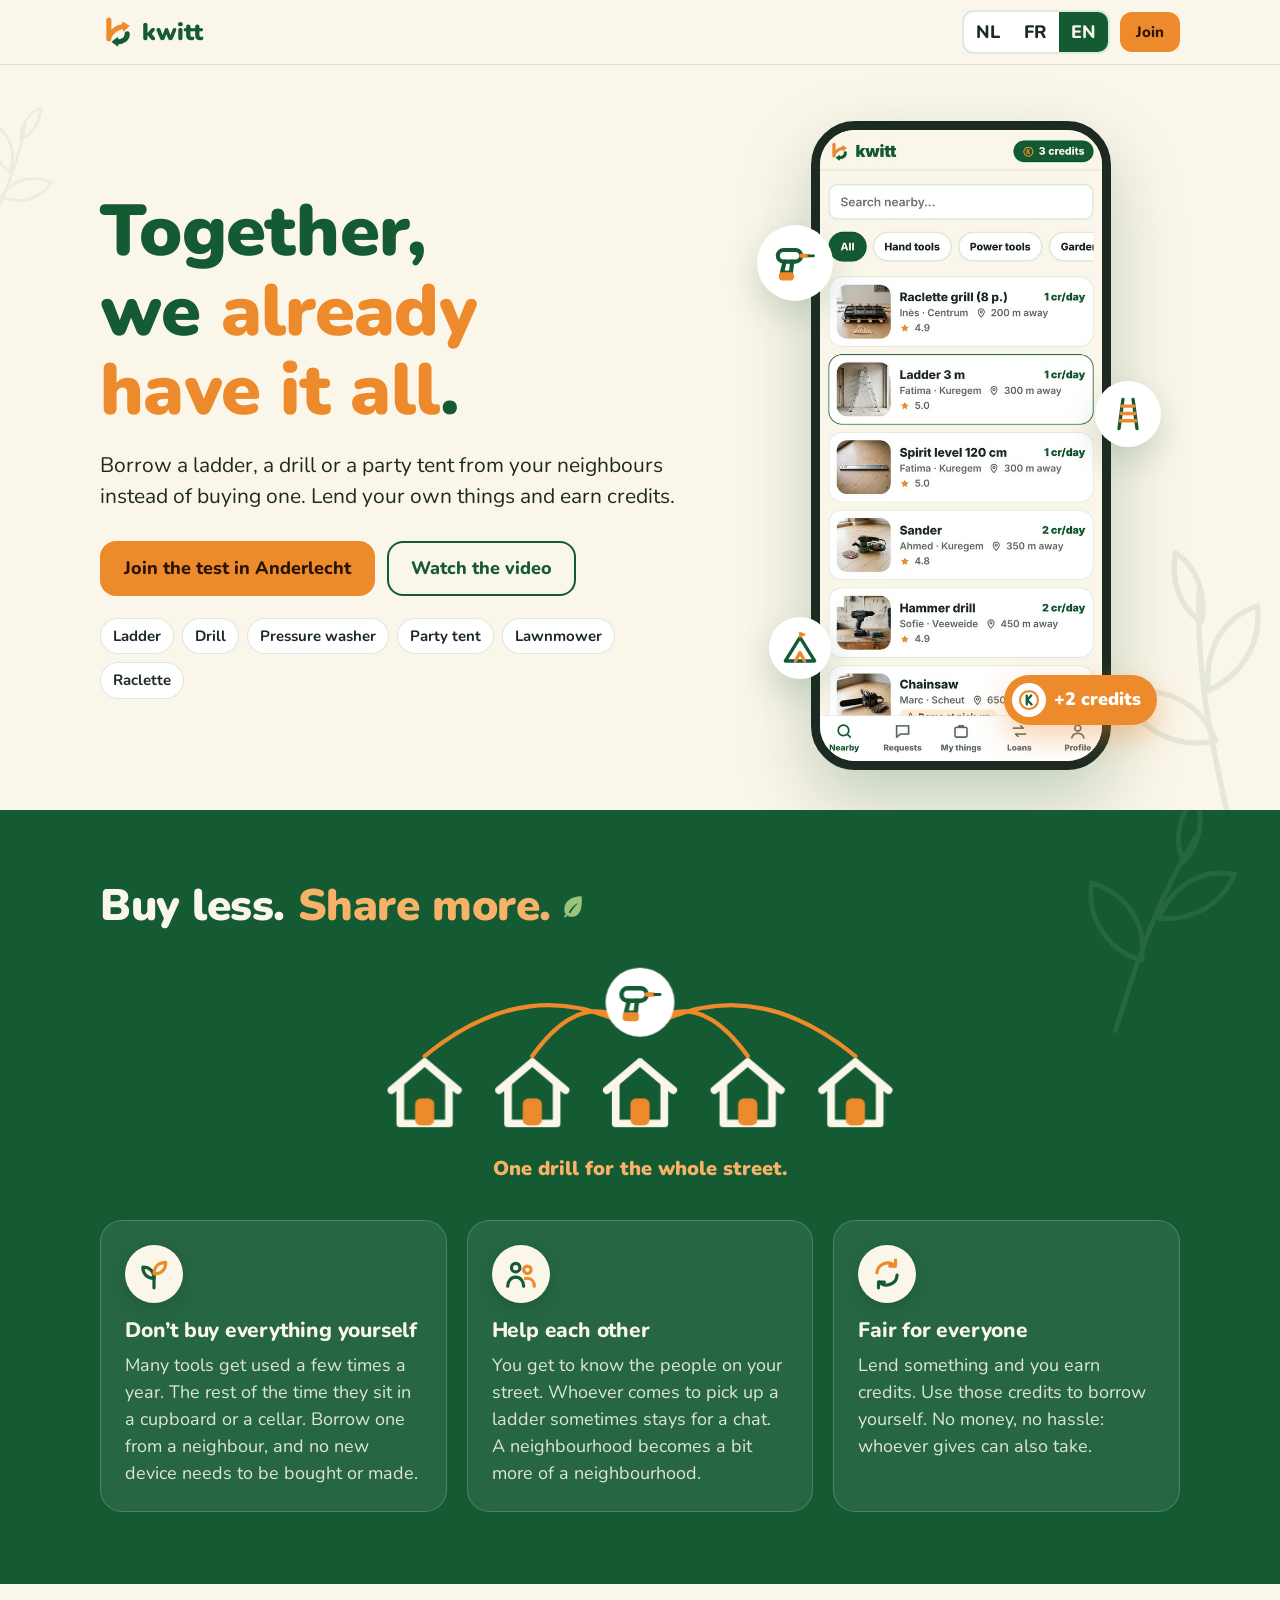
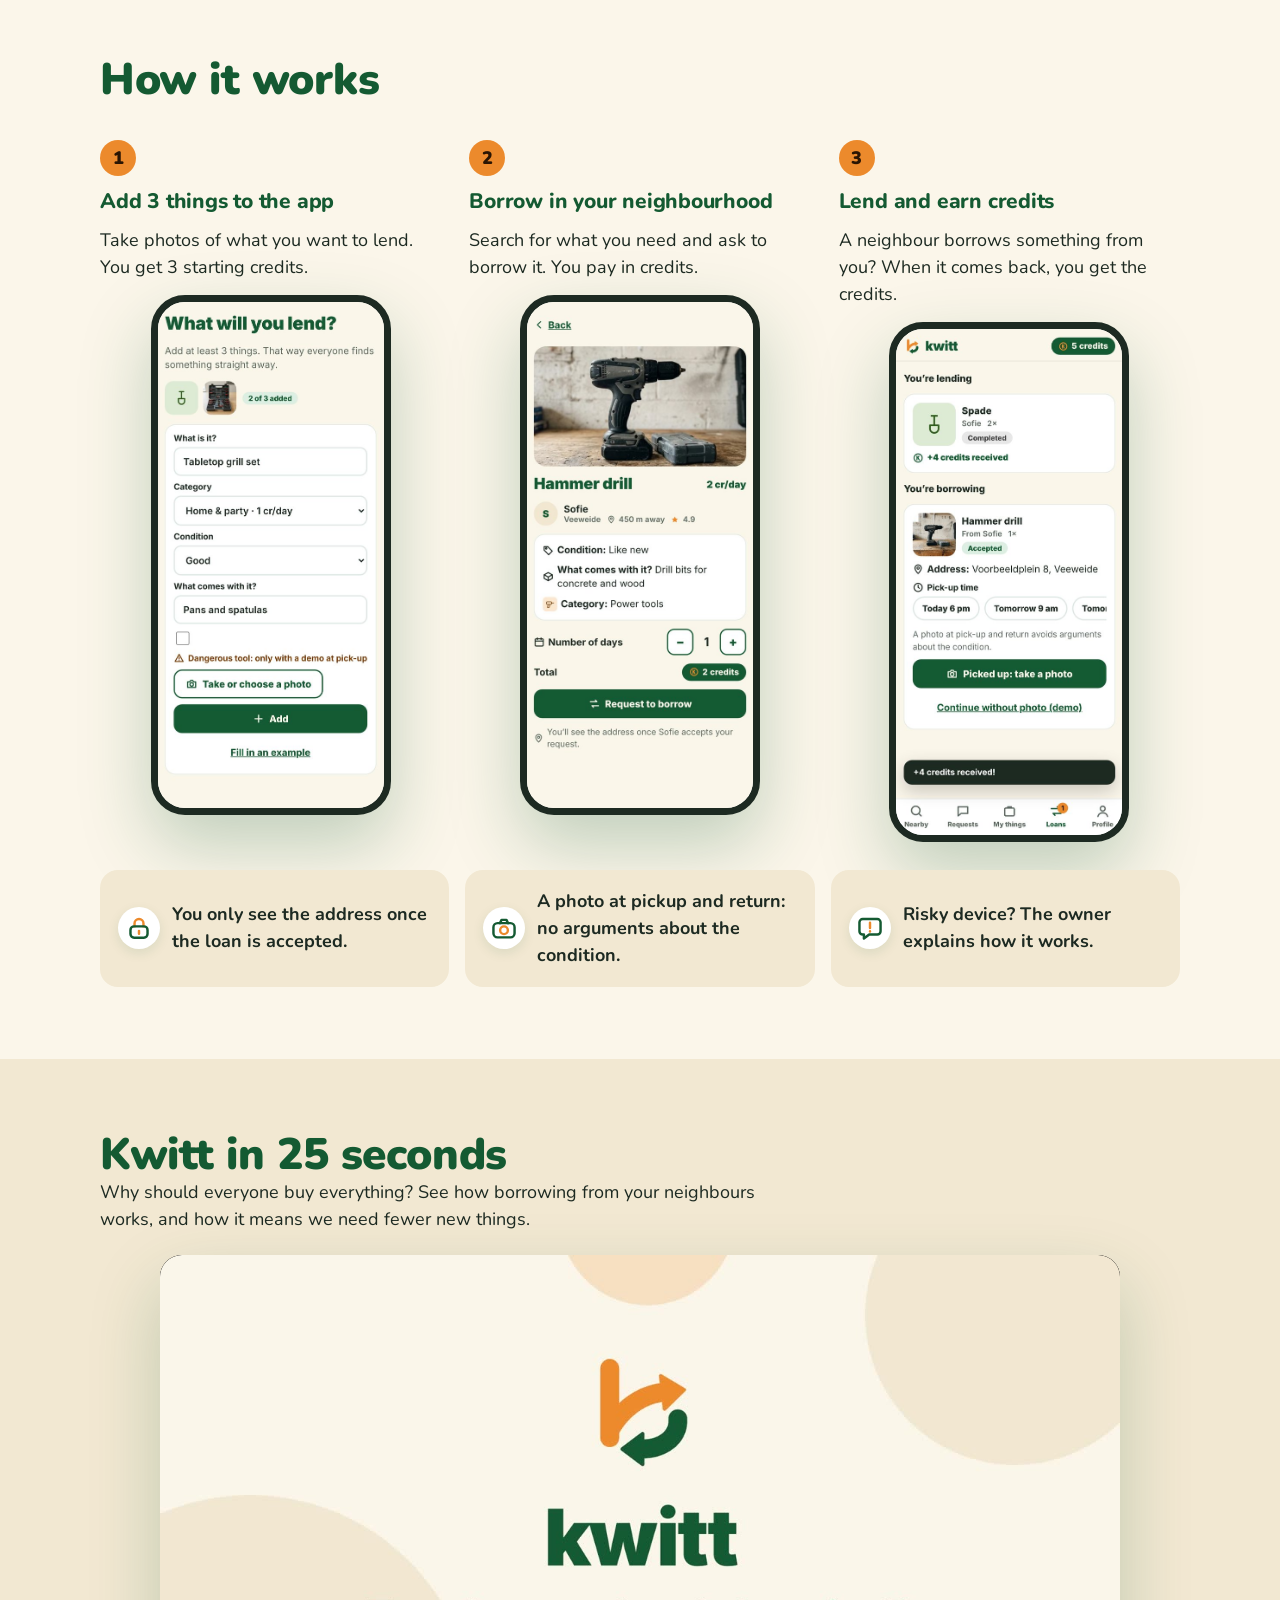
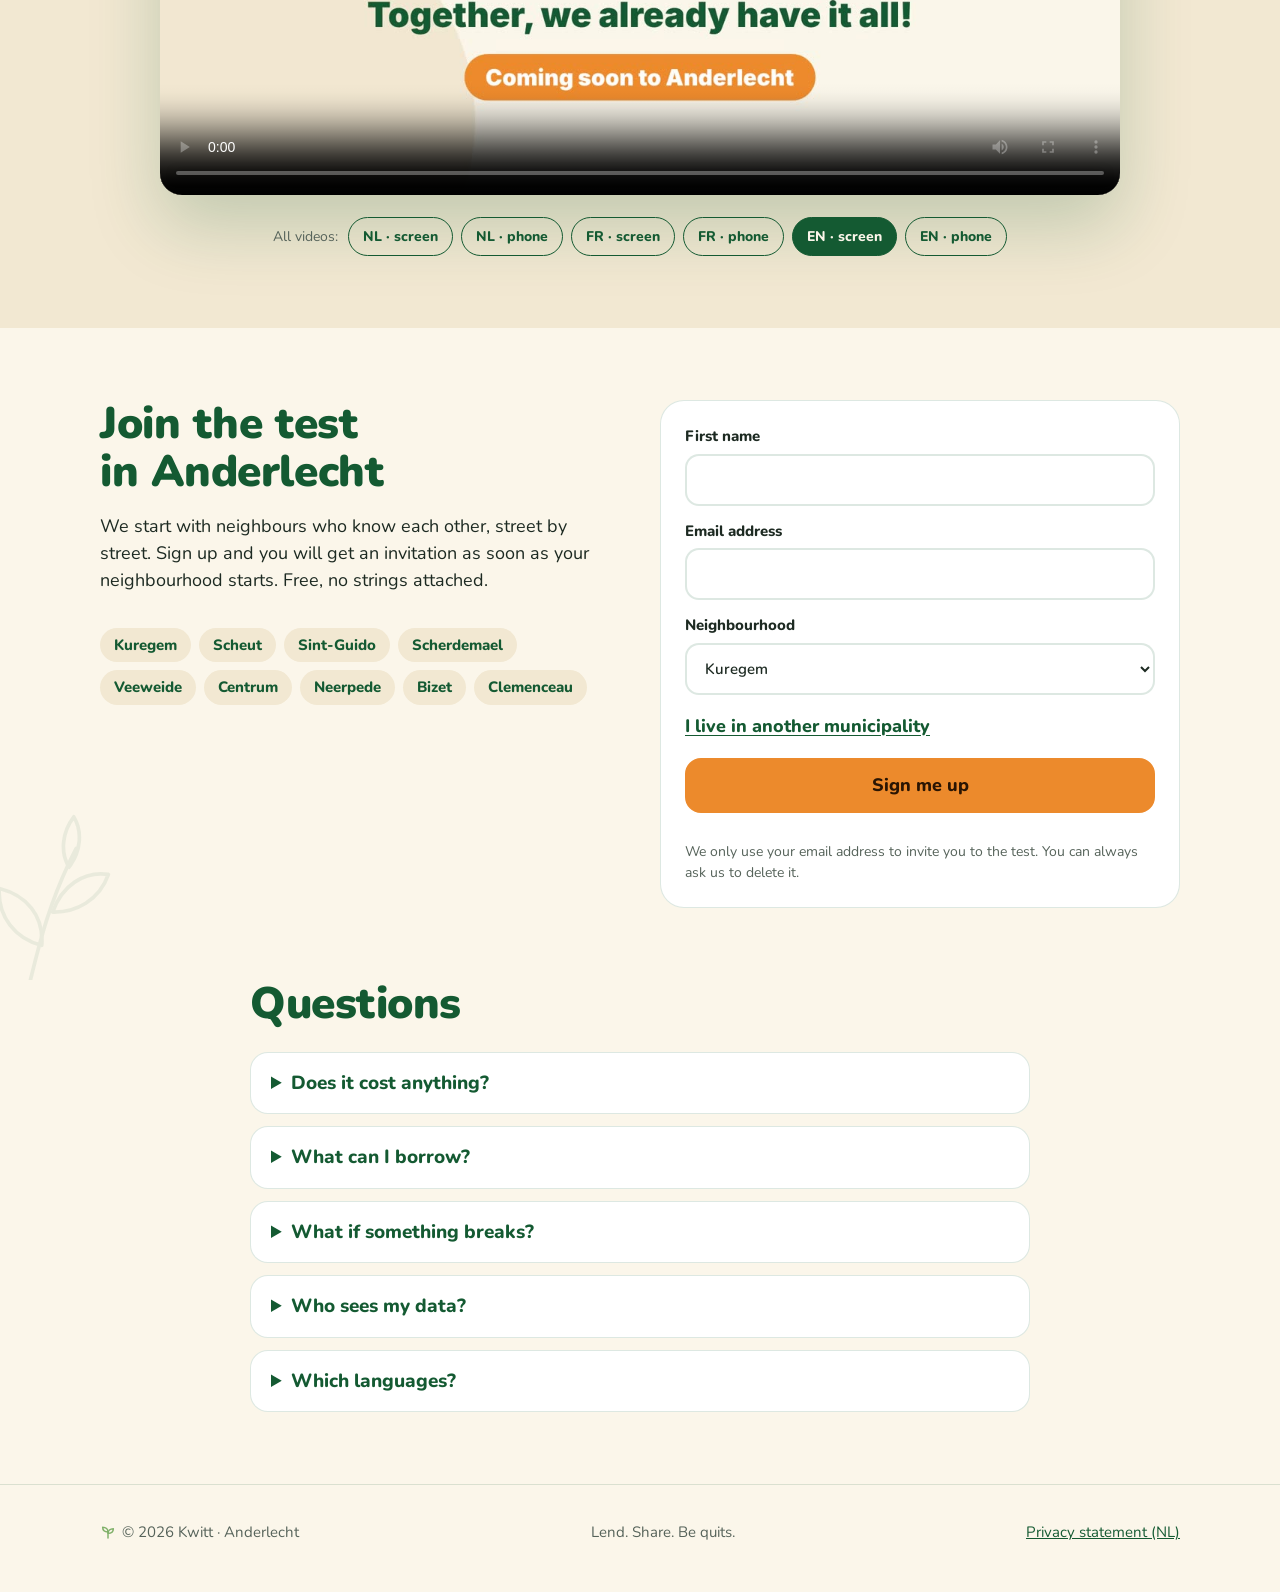
==== commit 362d230e: "Nieuwe, levendigere video's op de website Co-Authored-By: Claude Opus 5.5 <noreply@anthropic.com> Cl" ====
--- a/index.html
+++ b/index.html
@@ -327,7 +327,7 @@
   <section class="video" id="video" aria-labelledby="vt" style="background:var(--sand)">
     <div class="wrap">
       <div class="vtext">
-        <h2 id="vt" data-t="videoTitle">Kwitt in 30 seconden</h2>
+        <h2 id="vt" data-t="videoTitle">Kwitt in 25 seconden</h2>
         <p data-t="videoP">Waarom zou iedereen alles zelf kopen? Bekijk hoe lenen bij je buren werkt, en hoe we zo minder nieuwe spullen nodig hebben.</p>
       </div>
       <div class="reveal player" id="player">
@@ -416,7 +416,7 @@
  s2t:'Empruntez dans le quartier',s2p:'Cherchez ce dont vous avez besoin et demandez à l’emprunter. Vous payez en crédits.',
  s3t:'Prêtez et gagnez des crédits',s3p:'Un voisin vous emprunte quelque chose ? Au retour, vous recevez les crédits.',
  t1:'Vous ne voyez l’adresse qu’une fois le prêt accepté.',t2:'Une photo au retrait et au retour : pas de discussion sur l’état.',t3:'Appareil dangereux ? Le propriétaire explique comment il fonctionne.',
- videoTitle:'Kwitt en 30 secondes',videoP:'Pourquoi chacun devrait-il tout acheter ? Découvrez comment emprunter à vos voisins, et comment on a ainsi besoin de moins d’objets neufs.',videoAll:'Toutes les vidéos :',vPortrait:'téléphone',vLand:'écran',
+ videoTitle:'Kwitt en 25 secondes',videoP:'Pourquoi chacun devrait-il tout acheter ? Découvrez comment emprunter à vos voisins, et comment on a ainsi besoin de moins d’objets neufs.',videoAll:'Toutes les vidéos :',vPortrait:'téléphone',vLand:'écran',
  joinTitle:'Rejoignez le test à Anderlecht',joinP:'Nous commençons avec des voisins qui se connaissent, rue par rue. Inscrivez-vous et vous recevrez une invitation dès que votre quartier démarre. Gratuit et sans engagement.',
  heroChip:'+2 crédits',street:'Une perceuse pour toute la rue.',
  swipe:'Glissez pour l’étape suivante →',
@@ -450,7 +450,7 @@
  s2t:'Borrow in your neighbourhood',s2p:'Search for what you need and ask to borrow it. You pay in credits.',
  s3t:'Lend and earn credits',s3p:'A neighbour borrows something from you? When it comes back, you get the credits.',
  t1:'You only see the address once the loan is accepted.',t2:'A photo at pickup and return: no arguments about the condition.',t3:'Risky device? The owner explains how it works.',
- videoTitle:'Kwitt in 30 seconds',videoP:'Why should everyone buy everything? See how borrowing from your neighbours works, and how it means we need fewer new things.',videoAll:'All videos:',vPortrait:'phone',vLand:'screen',
+ videoTitle:'Kwitt in 25 seconds',videoP:'Why should everyone buy everything? See how borrowing from your neighbours works, and how it means we need fewer new things.',videoAll:'All videos:',vPortrait:'phone',vLand:'screen',
  joinTitle:'Join the test in Anderlecht',joinP:'We start with neighbours who know each other, street by street. Sign up and you will get an invitation as soon as your neighbourhood starts. Free, no strings attached.',
  heroChip:'+2 credits',street:'One drill for the whole street.',
  swipe:'Swipe for the next step →',
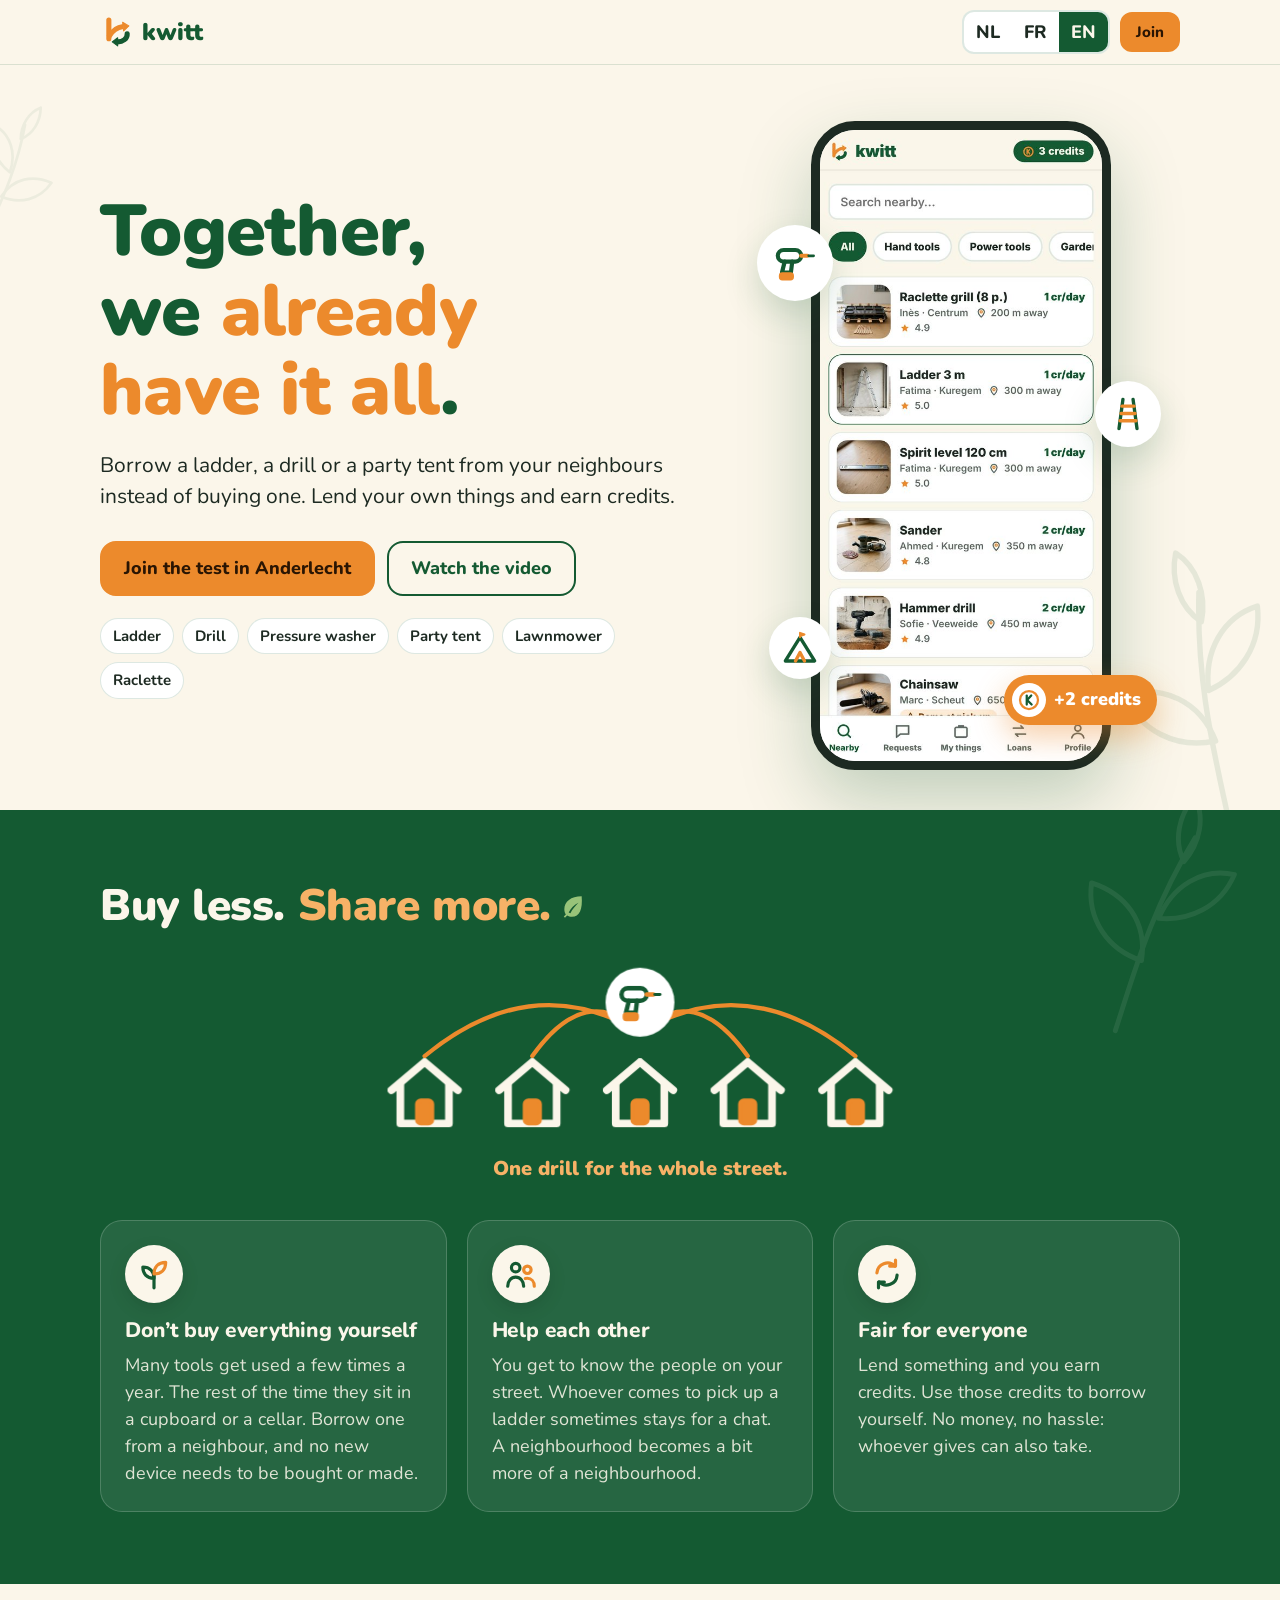
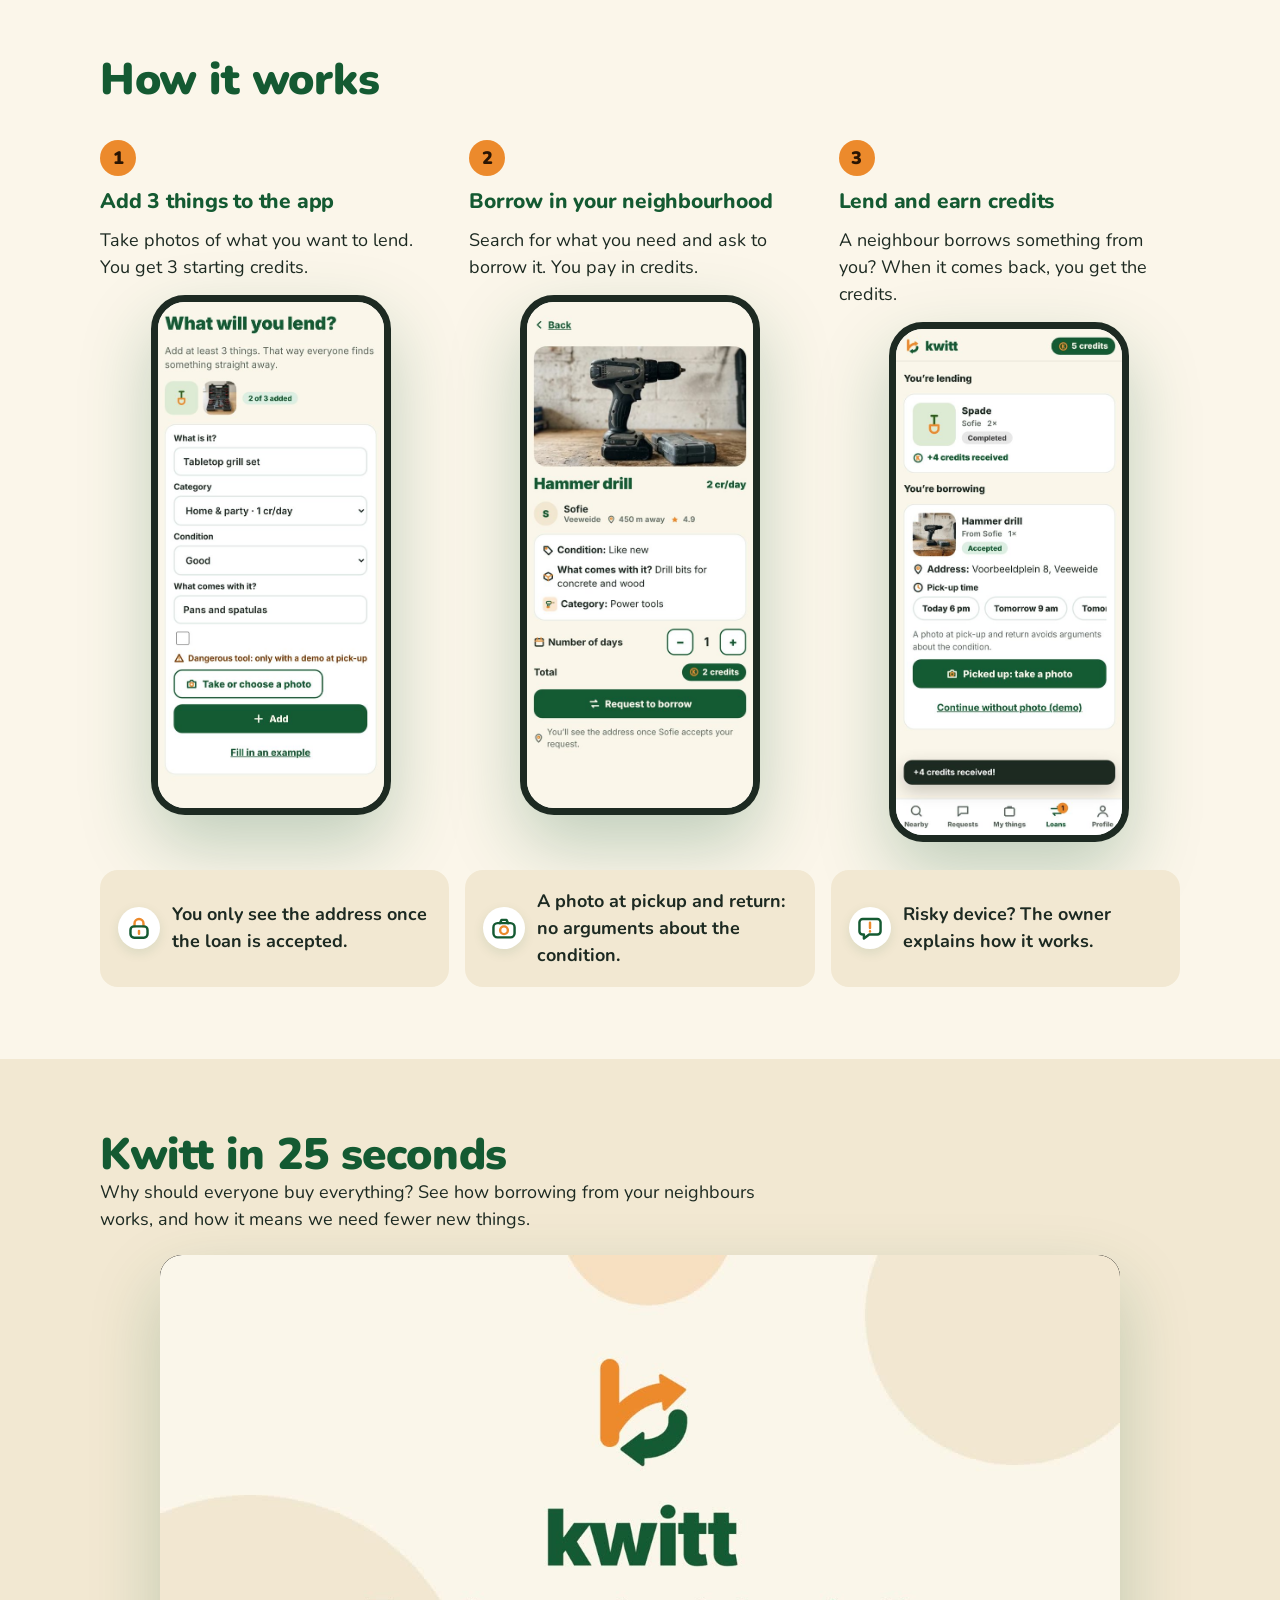
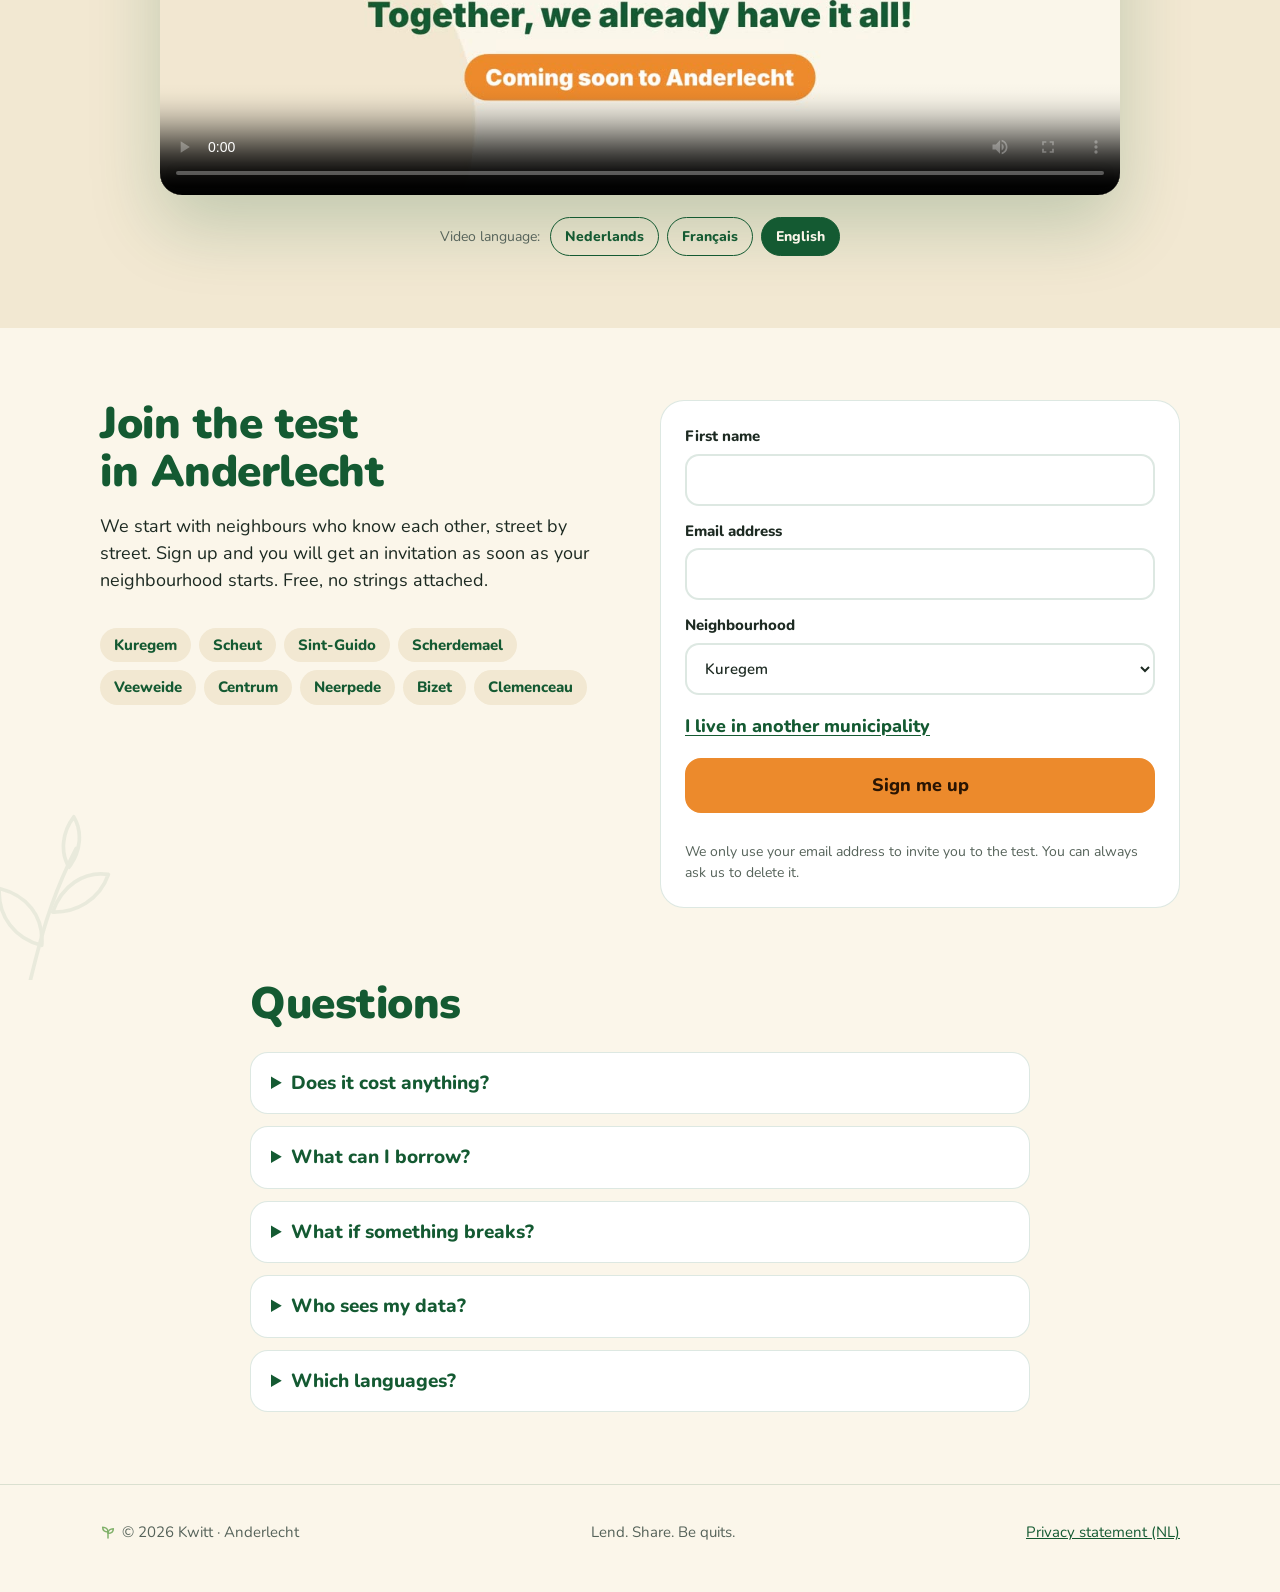
==== commit ec599e5d: "Video: formaat automatisch (telefoon/computer), alleen nog taalkeuze Co-Authored-By: Claude Opus 5.5" ====
--- a/index.html
+++ b/index.html
@@ -336,7 +336,7 @@
         </video>
       </div>
       <div class="vlist">
-        <span class="muted small" data-t="videoAll">Alle video's:</span>
+        <span class="muted small" data-t="videoAll">Taal van de video:</span>
         <div class="vbtns" id="vbtns"></div>
       </div>
     </div>
@@ -416,7 +416,7 @@
  s2t:'Empruntez dans le quartier',s2p:'Cherchez ce dont vous avez besoin et demandez à l’emprunter. Vous payez en crédits.',
  s3t:'Prêtez et gagnez des crédits',s3p:'Un voisin vous emprunte quelque chose ? Au retour, vous recevez les crédits.',
  t1:'Vous ne voyez l’adresse qu’une fois le prêt accepté.',t2:'Une photo au retrait et au retour : pas de discussion sur l’état.',t3:'Appareil dangereux ? Le propriétaire explique comment il fonctionne.',
- videoTitle:'Kwitt en 25 secondes',videoP:'Pourquoi chacun devrait-il tout acheter ? Découvrez comment emprunter à vos voisins, et comment on a ainsi besoin de moins d’objets neufs.',videoAll:'Toutes les vidéos :',vPortrait:'téléphone',vLand:'écran',
+ videoTitle:'Kwitt en 25 secondes',videoP:'Pourquoi chacun devrait-il tout acheter ? Découvrez comment emprunter à vos voisins, et comment on a ainsi besoin de moins d’objets neufs.',videoAll:'Langue de la vidéo :',vPortrait:'téléphone',vLand:'écran',
  joinTitle:'Rejoignez le test à Anderlecht',joinP:'Nous commençons avec des voisins qui se connaissent, rue par rue. Inscrivez-vous et vous recevrez une invitation dès que votre quartier démarre. Gratuit et sans engagement.',
  heroChip:'+2 crédits',street:'Une perceuse pour toute la rue.',
  swipe:'Glissez pour l’étape suivante →',
@@ -450,7 +450,7 @@
  s2t:'Borrow in your neighbourhood',s2p:'Search for what you need and ask to borrow it. You pay in credits.',
  s3t:'Lend and earn credits',s3p:'A neighbour borrows something from you? When it comes back, you get the credits.',
  t1:'You only see the address once the loan is accepted.',t2:'A photo at pickup and return: no arguments about the condition.',t3:'Risky device? The owner explains how it works.',
- videoTitle:'Kwitt in 25 seconds',videoP:'Why should everyone buy everything? See how borrowing from your neighbours works, and how it means we need fewer new things.',videoAll:'All videos:',vPortrait:'phone',vLand:'screen',
+ videoTitle:'Kwitt in 25 seconds',videoP:'Why should everyone buy everything? See how borrowing from your neighbours works, and how it means we need fewer new things.',videoAll:'Video language:',vPortrait:'phone',vLand:'screen',
  joinTitle:'Join the test in Anderlecht',joinP:'We start with neighbours who know each other, street by street. Sign up and you will get an invitation as soon as your neighbourhood starts. Free, no strings attached.',
  heroChip:'+2 credits',street:'One drill for the whole street.',
  swipe:'Swipe for the next step →',
@@ -469,7 +469,7 @@
  ok:'Thank you! You are signed up. We will let you know as soon as your neighbourhood starts.',dup:'This email address is already signed up.',bad:'Please check your first name and email address.',fail:'Signing up didn’t work. Please try again later.',
  title:'Kwitt · Borrow from your neighbours'
 };
-const NL_EXTRA={heroChip:'+2 credits',fBackHood:'Ik woon in Anderlecht',badCity:'Vul je gemeente in.',videoAll:'Alle video\'s:',vPortrait:'telefoon',vLand:'scherm',ok:'Bedankt! Je bent ingeschreven. We laten je weten zodra jouw wijk start.',dup:'Dit e-mailadres is al ingeschreven.',bad:'Kijk je voornaam en e-mailadres na.',fail:'Inschrijven lukte niet. Probeer het later opnieuw.',title:document.title};
+const NL_EXTRA={heroChip:'+2 credits',fBackHood:'Ik woon in Anderlecht',badCity:'Vul je gemeente in.',videoAll:'Taal van de video:',vPortrait:'telefoon',vLand:'scherm',ok:'Bedankt! Je bent ingeschreven. We laten je weten zodra jouw wijk start.',dup:'Dit e-mailadres is al ingeschreven.',bad:'Kijk je voornaam en e-mailadres na.',fail:'Inschrijven lukte niet. Probeer het later opnieuw.',title:document.title};
 
 // Nederlandse teksten bewaren zoals ze in de HTML staan.
 const NL={};
@@ -478,25 +478,26 @@
 Object.assign(NL,NL_EXTRA);
 let lang='nl';
 
-// Video's: taal volgt de pagina, formaat volgt het scherm (telefoon = verticaal)
-const narrow=window.matchMedia('(max-width:760px)');
-let vLang='nl',vOri=narrow.matches?'iphone':'scherm';
+// Video's: de site kiest zelf het formaat (telefoon = verticaal, computer/tablet = horizontaal);
+// de bezoeker kiest alleen de taal.
+const phoneQ=window.matchMedia('(max-width:760px), (pointer:coarse) and (max-width:900px) and (orientation:portrait)');
+let vLang='nl',vOri=phoneQ.matches?'iphone':'scherm';
 function loadVideo(){
   const v=document.getElementById('promo'),s=document.getElementById('promoSrc');
   const want='media/kwitt_'+vLang+'_'+vOri+'.mp4';
-  document.getElementById('player').className='player'+(vOri==='iphone'?' p':'');
-  if(!s.getAttribute('src').endsWith(want)){s.src=want;v.poster='img/poster_'+vLang+'_'+vOri+'.jpg';v.load()}
+  document.getElementById('player').className='player'+(vOri==='iphone'?' p':'')+(document.getElementById('player').classList.contains('in')?' in':'')+' reveal';
+  if(!s.getAttribute('src').endsWith(want)){const playing=!v.paused;s.src=want;v.poster='img/poster_'+vLang+'_'+vOri+'.jpg';v.load();if(playing)v.play().catch(()=>{})}
 }
 function renderVBtns(){
-  const D=lang==='fr'?FR:lang==='en'?EN:NL,box=document.getElementById('vbtns');box.innerHTML='';
-  ['nl','fr','en'].forEach(l=>['scherm','iphone'].forEach(o=>{
-    const b=document.createElement('button');b.type='button';
-    b.textContent=l.toUpperCase()+' · '+(o==='iphone'?D.vPortrait:D.vLand);
-    b.setAttribute('aria-pressed',String(l===vLang&&o===vOri));
-    b.addEventListener('click',()=>{vLang=l;vOri=o;loadVideo();renderVBtns();const v=document.getElementById('promo');v.play().catch(()=>{})});
+  const box=document.getElementById('vbtns');box.innerHTML='';
+  [['nl','Nederlands'],['fr','Français'],['en','English']].forEach(([l,name])=>{
+    const b=document.createElement('button');b.type='button';b.textContent=name;b.lang=l;
+    b.setAttribute('aria-pressed',String(l===vLang));
+    b.addEventListener('click',()=>{vLang=l;loadVideo();renderVBtns();document.getElementById('promo').play().catch(()=>{})});
     box.appendChild(b);
-  }));
-}
+  });
+}
+phoneQ.addEventListener('change',e=>{vOri=e.matches?'iphone':'scherm';loadVideo()});
 function setLang(l){
   lang=l;const D=l==='fr'?FR:l==='en'?EN:NL;
   document.documentElement.lang=l;document.title=D.title;
